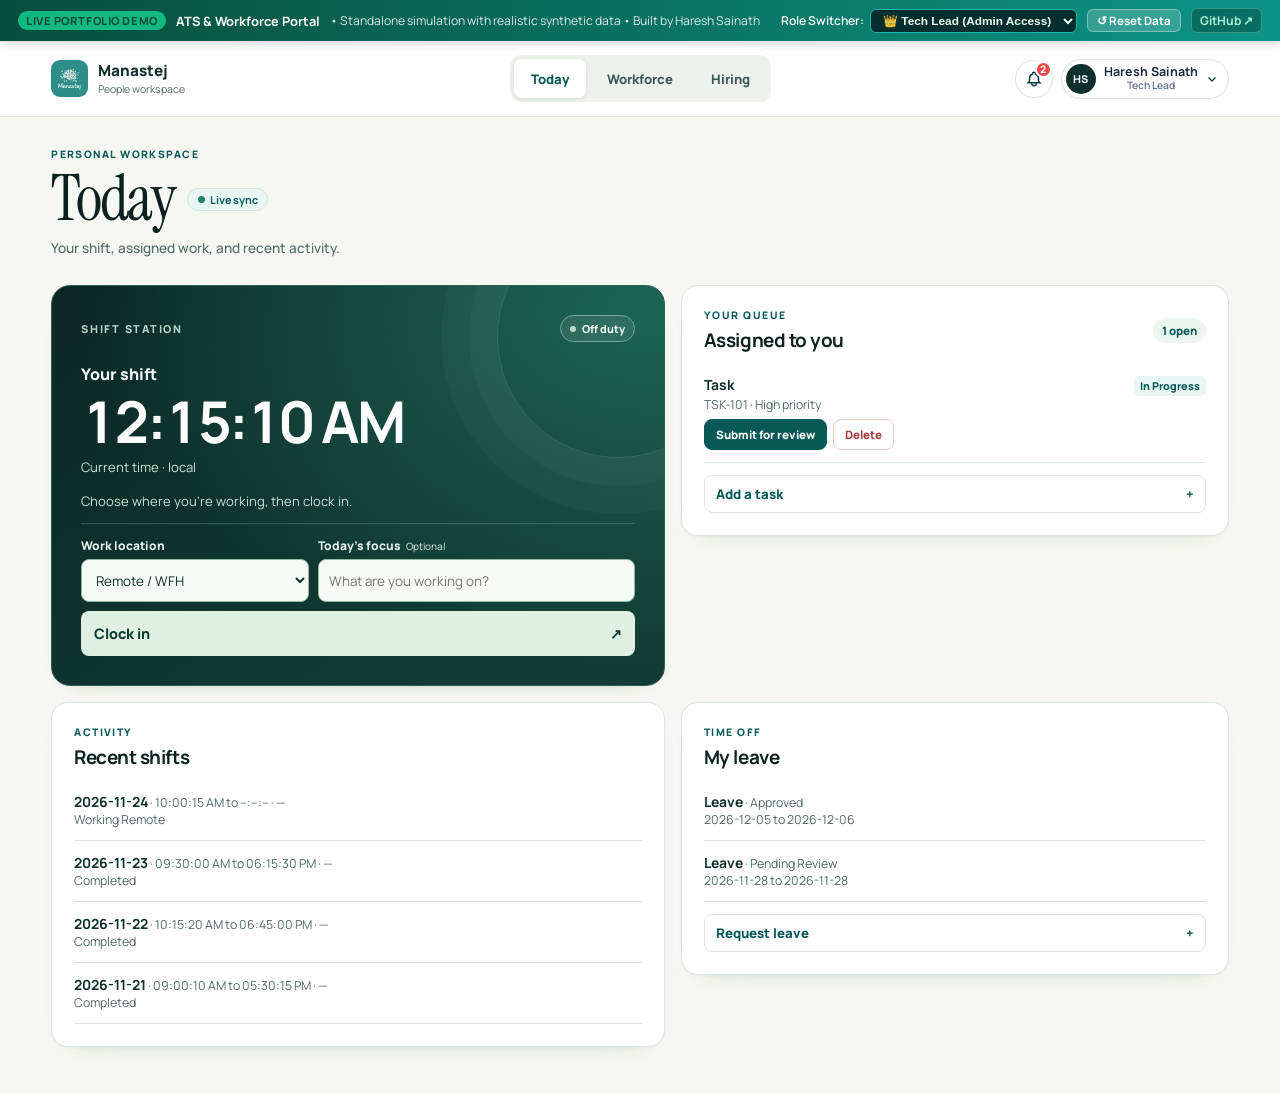
==== index.html @ d22ffd9d "feat: initial release of standalone hiring and workforce portal demo" ====
<!DOCTYPE html>
<html lang="en">
<head>
  <meta charset="UTF-8">
  <meta name="viewport" content="width=device-width, initial-scale=1.0">
  <title>Manastej Talent Hub & Workforce - Portfolio Demo</title>
  <link rel="icon" type="image/png" href="/assets/workspace-logo.png">
  <script src="/mock-data.js"></script>
  <script src="/mock-api.js"></script>
  <script src="/assets/workspace-clock.js"></script>
  <script src="/assets/activity-heartbeat.js"></script>
  
  <!-- Modern Typography: Plus Jakarta Sans -->
  <link rel="preconnect" href="https://fonts.googleapis.com">
  <link rel="preconnect" href="https://fonts.gstatic.com" crossorigin>
  <link href="https://fonts.googleapis.com/css2?family=Instrument+Serif&family=Manrope:wght@400;500;600;700;800&family=JetBrains+Mono:wght@400;500;600&display=swap" rel="stylesheet">

  <style>
    /* ========================================================= */
    /* DESIGN SYSTEM: EXACT REPLICA OF MANASTEJ TALENT HUB       */
    /* ========================================================= */
    :root {
      --bg-app: #f4f6fc;
      --sidebar-bg: #1e264b;
      --sidebar-active: #4f46e5;
      --sidebar-active-bg: #2d3563;
      --sidebar-text: #94a3b8;
      --sidebar-text-hover: #ffffff;
      
      --card-bg: #ffffff;
      --card-border: #eef2f6;
      --card-shadow: 0 4px 24px -2px rgba(15, 23, 42, 0.04);
      
      --text-main: #1e293b;
      --text-muted: #64748b;
      --text-light: #94a3b8;
      
      --primary: #4f46e5;
      --primary-hover: #4338ca;
      --primary-light: #eef2ff;
      
      --teal: #0d9488;
      --teal-light: #f0fdfa;
      --green: #10b981;
      --green-light: #ecfdf5;
      --amber: #f59e0b;
      --amber-light: #fffbeb;
      --red: #ef4444;
      --red-light: #fef2f2;
      --blue: #0284c7;
      --blue-light: #f0f9ff;
      --purple: #8b5cf6;
      --purple-light: #f5f3ff;
      
      --font-sans: 'Plus Jakarta Sans', -apple-system, BlinkMacSystemFont, 'Segoe UI', Roboto, sans-serif;
      --radius-sm: 8px;
      --radius-md: 12px;
      --radius-lg: 16px;
      --radius-full: 9999px;
    }

    * { box-sizing: border-box; margin: 0; padding: 0; }

    body {
      font-family: var(--font-sans);
      background-color: var(--bg-app);
      color: var(--text-main);
      display: flex;
      min-height: 100vh;
      -webkit-font-smoothing: antialiased;
      overflow-x: hidden;
    }

    /* ========================================================= */
    /* LEFT SIDEBAR NAVIGATION (Exact match to screenshot)       */
    /* ========================================================= */
    .app-sidebar {
      width: 96px;
      background: var(--sidebar-bg);
      display: flex;
      flex-direction: column;
      justify-content: space-between;
      align-items: center;
      padding: 24px 8px 20px 8px;
      flex-shrink: 0;
      position: sticky;
      top: 0;
      height: 100vh;
      z-index: 50;
      box-shadow: 4px 0 20px rgba(0,0,0,0.06);
    }

    .sidebar-top {
      display: flex;
      flex-direction: column;
      align-items: center;
      width: 100%;
      gap: 22px;
    }

    .brand-logo-wrap {
      display: flex;
      flex-direction: column;
      align-items: center;
      gap: 6px;
      cursor: pointer;
      text-decoration: none;
    }

    .lotus-logo-img {
      width: 44px;
      height: 44px;
      object-fit: contain;
      filter: drop-shadow(0 4px 10px rgba(139, 92, 246, 0.35));
    }

    .brand-name-txt {
      font-size: 0.85rem;
      font-weight: 800;
      color: #ffffff;
      letter-spacing: 0.5px;
      text-align: center;
    }

    .sidebar-nav {
      display: flex;
      flex-direction: column;
      align-items: center;
      gap: 8px;
      width: 100%;
    }

    .nav-item {
      display: flex;
      flex-direction: column;
      align-items: center;
      justify-content: center;
      width: 80px;
      padding: 10px 4px;
      border-radius: var(--radius-md);
      color: var(--sidebar-text);
      text-decoration: none;
      font-size: 0.68rem;
      font-weight: 700;
      gap: 5px;
      cursor: pointer;
      transition: all 0.18s ease-in-out;
      border: 1px solid transparent;
      background: transparent;
    }

    .nav-item svg {
      width: 20px;
      height: 20px;
      stroke-width: 2;
    }

    .nav-item:hover {
      color: var(--sidebar-text-hover);
      background: rgba(255, 255, 255, 0.06);
    }

    .nav-item.active {
      background: var(--primary);
      color: #ffffff;
      box-shadow: 0 4px 14px rgba(79, 70, 229, 0.4);
    }

    .sidebar-bottom {
      display: flex;
      flex-direction: column;
      align-items: center;
      width: 100%;
      gap: 14px;
    }

    .sidebar-tagline-wrap {
      display: flex;
      flex-direction: column;
      align-items: center;
      gap: 4px;
      text-align: center;
    }

    .sidebar-tagline-img {
      width: 32px;
      height: 32px;
      opacity: 0.6;
    }

    .sidebar-tagline-txt {
      font-size: 0.62rem;
      font-style: italic;
      color: #7c8ba1;
      line-height: 1.25;
      font-weight: 600;
    }

    /* ========================================================= */
    /* MAIN APP CONTAINER                                        */
    /* ========================================================= */
    .app-main {
      flex: 1;
      min-width: 0;
      overflow-y: auto;
      padding: 20px 32px 30px 32px;
      display: flex;
      flex-direction: column;
      gap: 16px;
    }

    /* ========================================================= */
    /* TOP HEADER: Title, Live Sync badge, Profile               */
    /* ========================================================= */
    .top-header {
      display: flex;
      justify-content: space-between;
      align-items: center;
      width: 100%;
    }

    .header-title-block h1 {
      font-size: 1.35rem;
      font-weight: 800;
      color: #1e264b;
      display: flex;
      align-items: center;
      gap: 10px;
      letter-spacing: -0.2px;
    }

    .live-sync-pill {
      display: inline-flex;
      align-items: center;
      gap: 5px;
      padding: 3px 10px;
      border-radius: var(--radius-full);
      background: #ecfdf5;
      color: #10b981;
      font-size: 0.72rem;
      font-weight: 700;
      border: 1px solid #d1fae5;
    }

    .pulse-dot {
      width: 7px;
      height: 7px;
      border-radius: 50%;
      background: #10b981;
      box-shadow: 0 0 0 0 rgba(16, 185, 129, 0.7);
      animation: pulse 1.8s infinite;
    }

    @keyframes pulse {
      0% { transform: scale(0.95); box-shadow: 0 0 0 0 rgba(16, 185, 129, 0.7); }
      70% { transform: scale(1); box-shadow: 0 0 0 6px rgba(16, 185, 129, 0); }
      100% { transform: scale(0.95); box-shadow: 0 0 0 0 rgba(16, 185, 129, 0); }
    }

    .header-subtitle {
      font-size: 0.76rem;
      color: var(--text-muted);
      margin-top: 3px;
      font-weight: 500;
    }

    .header-profile-block {
      display: flex;
      align-items: center;
      gap: 14px;
    }

    .bell-btn {
      position: relative;
      background: white;
      border: 1px solid #e2e8f0;
      width: 38px;
      height: 38px;
      border-radius: 50%;
      display: flex;
      align-items: center;
      justify-content: center;
      cursor: pointer;
      color: #64748b;
      box-shadow: 0 2px 6px rgba(0,0,0,0.03);
      transition: all 0.15s;
    }

    .bell-btn:hover { color: var(--primary); border-color: var(--primary-light); }

    .bell-badge {
      position: absolute;
      top: 0px;
      right: 0px;
      background: #ef4444;
      color: white;
      font-size: 0.65rem;
      font-weight: 800;
      width: 17px;
      height: 17px;
      border-radius: 50%;
      display: flex;
      align-items: center;
      justify-content: center;
      border: 2px solid white;
    }

    .user-profile-chip {
      position: relative;
      display: flex;
      align-items: center;
      gap: 9px;
      background: white;
      padding: 4px 12px 4px 5px;
      border-radius: var(--radius-full);
      border: 1px solid #e2e8f0;
      box-shadow: 0 2px 6px rgba(0,0,0,0.03);
      cursor: pointer;
    }

    .user-avatar-img {
      width: 30px;
      height: 30px;
      border-radius: 50%;
      object-fit: cover;
      flex-shrink: 0;
    }

    .user-avatar-initials {
      width: 30px;
      height: 30px;
      border-radius: 50%;
      background: #1e264b;
      color: #fff;
      font-size: 0.68rem;
      font-weight: 800;
      display: flex;
      align-items: center;
      justify-content: center;
      letter-spacing: 0.02em;
      flex-shrink: 0;
    }

    .user-name-block {
      display: flex;
      flex-direction: column;
      line-height: 1.15;
      min-width: 0;
    }

    .user-name-txt {
      font-size: 0.78rem;
      font-weight: 700;
      color: #1e293b;
      white-space: nowrap;
    }

    .user-role-txt {
      font-size: 0.64rem;
      font-weight: 600;
      color: #64748b;
      white-space: nowrap;
    }

    .user-menu {
      position: absolute;
      top: calc(100% + 8px);
      right: 0;
      background: white;
      border: 1px solid #e2e8f0;
      border-radius: 12px;
      box-shadow: 0 12px 32px rgba(15, 23, 42, 0.12);
      min-width: 160px;
      padding: 6px;
      z-index: 40;
      display: flex;
      flex-direction: column;
      gap: 2px;
    }

    .user-menu[hidden] { display: none; }

    .user-menu a,
    .user-menu button {
      display: block;
      width: 100%;
      text-align: left;
      background: none;
      border: 0;
      border-radius: 8px;
      padding: 8px 10px;
      font: 600 0.78rem/1.2 var(--font-sans);
      color: #1e293b;
      text-decoration: none;
      cursor: pointer;
    }

    .user-menu a:hover,
    .user-menu button:hover { background: #f1f5f9; }

    .user-menu button { color: #b91c1c; }

    .app-page {
      display: flex;
      flex-direction: column;
      gap: 16px;
    }

    .app-page[hidden] { display: none !important; }

    .page-intro h2 {
      font-size: 1.15rem;
      font-weight: 800;
      color: #1e264b;
    }

    .page-intro p {
      margin-top: 4px;
      color: #64748b;
      font-size: 0.82rem;
      font-weight: 500;
    }

    .dash-actions {
      display: flex;
      flex-wrap: wrap;
      gap: 8px;
    }

    .dash-action {
      background: white;
      border: 1px solid #e2e8f0;
      border-radius: var(--radius-full);
      padding: 8px 14px;
      font: 700 0.78rem/1.2 var(--font-sans);
      color: #1e293b;
      cursor: pointer;
      text-decoration: none;
    }

    .dash-action:hover { border-color: #c7d2fe; background: #f8fafc; }

    .dash-grid {
      display: grid;
      grid-template-columns: repeat(4, minmax(0, 1fr));
      gap: 12px;
    }

    .dash-card {
      text-align: left;
      background: white;
      border: 1px solid #e2e8f0;
      border-radius: 16px;
      padding: 16px;
      cursor: pointer;
      display: flex;
      flex-direction: column;
      gap: 6px;
      font-family: inherit;
      color: inherit;
    }

    .dash-card em {
      font-style: normal;
      font-size: 0.82rem;
      font-weight: 800;
      color: #334155;
    }

    .dash-card strong {
      font-size: 1.35rem;
      font-weight: 800;
      color: #1e264b;
      letter-spacing: -0.3px;
    }

    .dash-card span {
      font-size: 0.74rem;
      font-weight: 600;
      color: #64748b;
    }

    .dash-card.active {
      border-color: #4f46e5;
      box-shadow: 0 0 0 3px #e0e7ff;
    }

    .my-day {
      background: white;
      border: 1px solid #e2e8f0;
      border-radius: 16px;
      padding: 16px;
      display: flex;
      flex-direction: column;
      gap: 14px;
    }

    .my-day-head {
      display: flex;
      justify-content: space-between;
      gap: 12px;
      align-items: center;
    }

    .my-day-head h3 {
      font-size: 1rem;
      font-weight: 800;
      color: #1e264b;
    }

    .my-day-head p {
      margin-top: 3px;
      font-size: 0.78rem;
      color: #64748b;
      font-weight: 600;
    }

    .my-day-timer {
      font-size: 1.25rem;
      font-weight: 800;
      color: #0f766e;
      letter-spacing: -0.3px;
      min-width: 132px;
      text-align: right;
    }

    .my-day-grid {
      display: grid;
      grid-template-columns: 1.2fr 1.2fr 0.9fr;
      gap: 12px;
    }

    .my-day-card {
      border: 1px solid #e2e8f0;
      border-radius: 12px;
      padding: 12px;
      display: flex;
      flex-direction: column;
      gap: 6px;
      background: #f8fafc;
    }

    .my-day-card h4 {
      font-size: 0.82rem;
      font-weight: 800;
      color: #1e293b;
    }

    .my-day-card label {
      font-size: 0.7rem;
      font-weight: 700;
      color: #64748b;
    }

    .my-day-card input,
    .my-day-card select,
    .my-day-card textarea {
      width: 100%;
      border: 1px solid #cbd5e1;
      border-radius: 8px;
      padding: 7px 8px;
      font: 600 0.78rem/1.3 var(--font-sans);
      color: #0f172a;
      background: white;
    }

    .my-day-actions {
      display: flex;
      flex-wrap: wrap;
      gap: 6px;
      margin-top: 4px;
    }

    .my-day-actions button,
    .my-day-card button[type="submit"] {
      border: none;
      border-radius: 999px;
      padding: 7px 12px;
      font: 800 0.75rem/1 var(--font-sans);
      cursor: pointer;
      background: #1e264b;
      color: white;
    }

    .my-day-actions button.secondary {
      background: white;
      color: #1e293b;
      border: 1px solid #cbd5e1;
    }

    .my-day-list {
      display: flex;
      flex-direction: column;
      gap: 6px;
      margin-top: 4px;
    }

    .my-day-item {
      background: white;
      border: 1px solid #e2e8f0;
      border-radius: 8px;
      padding: 8px;
      font-size: 0.75rem;
      color: #334155;
    }

    .my-day-item strong { color: #0f172a; }

    .jira-board {
      display: grid;
      grid-template-columns: repeat(4, minmax(0, 1fr));
      gap: 8px;
      padding: 12px 14px 0;
    }

    .jira-col {
      background: #f8fafc;
      border: 1px solid #e2e8f0;
      border-radius: 12px;
      padding: 8px;
      min-height: 88px;
    }

    .jira-col h4 {
      font-size: 0.72rem;
      font-weight: 800;
      color: #334155;
    }

    .jira-card {
      background: white;
      border: 1px solid #e2e8f0;
      border-radius: 8px;
      padding: 8px;
      margin-top: 6px;
      font-size: 0.74rem;
      color: #334155;
    }

    @media (max-width: 1100px) {
      .jira-board { grid-template-columns: 1fr 1fr; }
    }

    @media (max-width: 1100px) {
      .my-day-grid { grid-template-columns: 1fr; }
    }

    .team-board {
      display: grid;
      grid-template-columns: repeat(auto-fill, minmax(260px, 1fr));
      gap: 12px;
    }

    .team-person {
      background: white;
      border: 1px solid #e2e8f0;
      border-radius: 16px;
      padding: 16px;
      display: flex;
      gap: 12px;
      align-items: flex-start;
    }

    .team-person h3 {
      font-size: 0.92rem;
      font-weight: 800;
      color: #1e293b;
    }

    .team-person p {
      margin-top: 3px;
      font-size: 0.75rem;
      color: #64748b;
      font-weight: 600;
    }

    .analytics-grid {
      display: grid;
      grid-template-columns: 1fr 1fr;
      gap: 12px;
    }

    .analytics-card {
      background: white;
      border: 1px solid #e2e8f0;
      border-radius: 16px;
      padding: 16px 18px;
    }

    .analytics-card h3 {
      font-size: 0.92rem;
      font-weight: 800;
      color: #1e264b;
    }

    .bar-row {
      display: grid;
      grid-template-columns: 128px 1fr 42px;
      gap: 8px;
      align-items: center;
      margin-top: 10px;
      font-size: 0.76rem;
      font-weight: 650;
      color: #334155;
    }

    .bar-track {
      background: #f1f5f9;
      border-radius: 99px;
      height: 8px;
      overflow: hidden;
    }

    .bar-fill {
      height: 100%;
      background: #4f46e5;
      border-radius: 99px;
    }

    .settings-layout {
      display: grid;
      grid-template-columns: minmax(0, 720px) minmax(240px, 320px);
      gap: 12px;
      align-items: start;
    }

    .settings-card {
      background: white;
      border: 1px solid #e2e8f0;
      border-radius: 16px;
      padding: 18px 20px;
    }

    .settings-card h3 {
      font-size: 1rem;
      font-weight: 800;
      color: #1e264b;
    }

    @media (max-width: 1100px) {
      .dash-grid, .analytics-grid, .settings-layout { grid-template-columns: 1fr; }
    }

    /* ========================================================= */
    /* ACTION RIBBON: Sync buttons, Matchmaker, Export           */
    /* ========================================================= */
    .action-ribbon {
      display: flex;
      align-items: center;
      gap: 10px;
      flex-wrap: wrap;
    }

    .ribbon-btn {
      display: inline-flex;
      align-items: center;
      gap: 7px;
      padding: 8px 14px;
      background: #ffffff;
      border: 1px solid #e2e8f0;
      border-radius: var(--radius-md);
      font-size: 0.78rem;
      font-weight: 700;
      color: #334155;
      cursor: pointer;
      transition: all 0.15s ease;
      box-shadow: 0 2px 5px rgba(0,0,0,0.02);
      text-decoration: none;
    }

    .ribbon-btn svg { width: 15px; height: 15px; }

    .ribbon-btn:hover {
      background: #f8fafc;
      border-color: #cbd5e1;
      transform: translateY(-1px);
    }

    .btn-linkedin-icon {
      background: #0a66c2;
      color: white;
      font-weight: 800;
      font-size: 0.7rem;
      width: 18px;
      height: 18px;
      border-radius: 3px;
      display: flex;
      align-items: center;
      justify-content: center;
      line-height: 1;
    }

    .btn-featured-ai {
      background: var(--primary);
      color: #fff;
      border-color: var(--primary);
      box-shadow: none;
    }

    .btn-featured-ai:hover {
      background: var(--primary-hover);
    }

    /* ========================================================= */
    /* 4 KPI METRIC CARDS WITH SPARKLINES (Exact to Screenshot)  */
    /* ========================================================= */
    .kpi-grid {
      display: grid;
      grid-template-columns: repeat(4, 1fr);
      gap: 16px;
      width: 100%;
    }

    .kpi-card {
      background: var(--card-bg);
      border: 1px solid var(--card-border);
      border-radius: var(--radius-lg);
      padding: 18px 20px 16px 20px;
      box-shadow: var(--card-shadow);
      display: flex;
      flex-direction: column;
      gap: 8px;
      cursor: pointer;
      position: relative;
      overflow: hidden;
      transition: all 0.2s ease;
    }

    .kpi-card:hover {
      transform: translateY(-2px);
      box-shadow: 0 8px 24px -2px rgba(15, 23, 42, 0.08);
      border-color: #cbd5e1;
    }

    .kpi-header {
      display: flex;
      align-items: center;
      gap: 9px;
    }

    .kpi-icon-bubble {
      width: 32px;
      height: 32px;
      border-radius: 50%;
      display: flex;
      align-items: center;
      justify-content: center;
      flex-shrink: 0;
    }

    .kpi-icon-bubble svg { width: 17px; height: 17px; }

    .kpi-card-title {
      font-size: 0.82rem;
      font-weight: 700;
      color: #1e293b;
    }

    .kpi-mid-row {
      display: flex;
      align-items: flex-end;
      justify-content: space-between;
      margin-top: 4px;
    }

    .kpi-big-number {
      font-size: 2.1rem;
      font-weight: 800;
      color: #1e264b;
      line-height: 1;
    }

    .kpi-sparkline-wrap {
      width: 110px;
      height: 40px;
      display: flex;
      align-items: flex-end;
      justify-content: flex-end;
    }

    .kpi-sparkline-svg {
      width: 100%;
      height: 100%;
      overflow: visible;
    }

    /* Bar chart on card 2 */
    .kpi-bars-wrap {
      display: flex;
      align-items: flex-end;
      gap: 4px;
      height: 32px;
    }

    .kpi-bar {
      width: 6px;
      background: #34d399;
      border-radius: 3px 3px 0 0;
      transition: height 0.3s;
    }

    /* Avatar cluster on card 4 */
    .kpi-avatar-cluster {
      display: flex;
      align-items: center;
    }

    .kpi-cluster-avatar {
      width: 26px;
      height: 26px;
      border-radius: 50%;
      background: #fdba74;
      border: 2px solid white;
      margin-left: -8px;
      display: flex;
      align-items: center;
      justify-content: center;
      color: white;
      font-size: 0.65rem;
      font-weight: 800;
    }
    .kpi-cluster-avatar:first-child { margin-left: 0; }

    .kpi-footer-txt {
      font-size: 0.72rem;
      color: var(--text-muted);
      font-weight: 600;
      display: flex;
      align-items: center;
      gap: 5px;
    }

    /* Custom Pastel Glows matching image */
    .kpi-psych { background: linear-gradient(135deg, #ffffff 0%, #fbf9ff 100%); }
    .kpi-psych .kpi-icon-bubble { background: #ede9fe; color: #7c3aed; }
    
    .kpi-fit { background: linear-gradient(135deg, #ffffff 0%, #f6fdfa 100%); }
    .kpi-fit .kpi-icon-bubble { background: #ccfbf1; color: #0d9488; }
    
    .kpi-tech { background: linear-gradient(135deg, #ffffff 0%, #f5faff 100%); }
    .kpi-tech .kpi-icon-bubble { background: #e0f2fe; color: #0284c7; }
    
    .kpi-emp { background: linear-gradient(135deg, #ffffff 0%, #fffbf6 100%); }
    .kpi-emp .kpi-icon-bubble { background: #fef3c7; color: #d97706; }

    /* ========================================================= */
    /* MAIN TABLE CARD WRAPPER                                   */
    /* ========================================================= */
    .table-container-card {
      background: var(--card-bg);
      border: 1px solid var(--card-border);
      border-radius: var(--radius-lg);
      box-shadow: var(--card-shadow);
      display: flex;
      flex-direction: column;
      overflow: hidden;
      width: 100%;
    }

    /* Tab strip header */
    .table-tabs-bar {
      display: flex;
      justify-content: space-between;
      align-items: center;
      border-bottom: 1px solid #f1f5f9;
      padding: 0 20px;
      background: #ffffff;
    }

    .tabs-left-group {
      display: flex;
      gap: 8px;
    }

    .main-tab-btn {
      display: inline-flex;
      align-items: center;
      gap: 8px;
      padding: 16px 14px;
      font-size: 0.82rem;
      font-weight: 700;
      color: #64748b;
      background: transparent;
      border: none;
      border-bottom: 3px solid transparent;
      cursor: pointer;
      transition: all 0.15s;
    }

    .main-tab-btn svg { width: 17px; height: 17px; }

    .main-tab-btn:hover { color: #1e293b; }

    .main-tab-btn.active {
      color: var(--primary);
      border-bottom-color: var(--primary);
    }

    .tab-badge {
      font-size: 0.7rem;
      font-weight: 800;
      padding: 2px 8px;
      border-radius: var(--radius-full);
      background: #f1f5f9;
      color: #475569;
    }

    .main-tab-btn.active .tab-badge {
      background: #eef2ff;
      color: var(--primary);
    }

    .btn-send-all-outreach {
      display: inline-flex;
      align-items: center;
      gap: 6px;
      padding: 7px 14px;
      background: white;
      border: 1px solid #e2e8f0;
      border-radius: var(--radius-md);
      font-size: 0.76rem;
      font-weight: 700;
      color: #334155;
      cursor: pointer;
      transition: all 0.15s;
    }

    .btn-send-all-outreach:hover {
      background: #f8fafc;
      border-color: #cbd5e1;
    }

    /* Search & Filter Controls Bar */
    .search-filter-ribbon {
      padding: 14px 20px;
      display: flex;
      justify-content: space-between;
      align-items: center;
      gap: 16px;
      background: #fafbff;
      border-bottom: 1px solid #f1f5f9;
      flex-wrap: wrap;
    }

    .search-pill-wrapper {
      position: relative;
      width: 340px;
    }

    .search-pill-icon {
      position: absolute;
      left: 14px;
      top: 50%;
      transform: translateY(-50%);
      color: #94a3b8;
      width: 15px;
      height: 15px;
    }

    .search-pill-input {
      width: 100%;
      padding: 9px 14px 9px 38px;
      border-radius: var(--radius-full);
      border: 1px solid #e2e8f0;
      background: #ffffff;
      font-family: inherit;
      font-size: 0.8rem;
      color: var(--text-main);
      outline: none;
      transition: all 0.15s;
    }

    .search-pill-input:focus {
      border-color: var(--primary);
      box-shadow: 0 0 0 3px rgba(79, 70, 229, 0.1);
    }

    .filter-pills-row {
      display: flex;
      align-items: center;
      gap: 6px;
      flex-wrap: wrap;
    }

    .filter-lbl {
      font-size: 0.72rem;
      font-weight: 800;
      color: #94a3b8;
      letter-spacing: 0.5px;
      margin-right: 2px;
    }

    .pill-btn {
      display: inline-flex;
      align-items: center;
      gap: 5px;
      padding: 5px 12px;
      border-radius: var(--radius-full);
      border: 1px solid #e2e8f0;
      background: #ffffff;
      font-size: 0.75rem;
      font-weight: 700;
      color: #475569;
      cursor: pointer;
      transition: all 0.15s;
    }

    .pill-btn:hover { background: #f8fafc; border-color: #cbd5e1; }

    .pill-btn.active {
      background: #1e264b;
      color: #ffffff;
      border-color: #1e264b;
    }

    /* Table Component */
    .data-table-wrapper {
      width: 100%;
      overflow-x: auto;
    }

    .replica-table {
      width: 100%;
      border-collapse: collapse;
      font-size: 0.82rem;
      text-align: left;
    }

    .replica-table thead th {
      padding: 12px 18px;
      color: #64748b;
      font-weight: 700;
      font-size: 0.72rem;
      text-transform: capitalize;
      border-bottom: 1px solid #f1f5f9;
      background: #ffffff;
      white-space: nowrap;
    }

    .replica-table tbody tr {
      border-bottom: 1px solid #f8fafc;
      transition: background 0.12s;
    }

    .replica-table tbody tr:hover {
      background: #f8faff;
    }

    .replica-table td {
      padding: 14px 18px;
      vertical-align: middle;
      color: #334155;
    }

    /* Candidate Profile Column */
    .candidate-cell {
      display: flex;
      align-items: center;
      gap: 12px;
    }

    .avatar-bubble {
      width: 34px;
      height: 34px;
      border-radius: 50%;
      background: #ede9fe;
      color: #6d28d9;
      font-weight: 800;
      font-size: 0.76rem;
      display: flex;
      align-items: center;
      justify-content: center;
      flex-shrink: 0;
    }

    .cand-name-title {
      font-weight: 800;
      color: #1e293b;
      font-size: 0.84rem;
      cursor: pointer;
    }
    .cand-name-title:hover { color: var(--primary); }

    .response-sent-mark {
      display: inline-flex;
      align-items: center;
      justify-content: center;
      min-width: 19px;
      height: 19px;
      margin-left: 5px;
      border-radius: 50%;
      background: #dcfce7;
      color: #047857;
      font-size: 0.72rem;
      font-weight: 900;
      vertical-align: middle;
      cursor: help;
    }

    .candidate-invalid-mark {
      display: inline-flex;
      align-items: center;
      justify-content: center;
      width: 19px;
      height: 19px;
      margin-left: 5px;
      border-radius: 50%;
      background: #ffe4e6;
      color: #be123c;
      font-size: 0.72rem;
      font-weight: 900;
      vertical-align: middle;
      cursor: help;
    }

    .cand-meta-sub {
      font-size: 0.72rem;
      color: #94a3b8;
      margin-top: 1px;
    }

    /* RCI License Badges */
    .rci-badge {
      display: inline-flex;
      align-items: center;
      gap: 5px;
      font-size: 0.75rem;
      font-weight: 700;
    }
    .rci-yes { color: #10b981; }
    .rci-no { color: #f59e0b; }

    /* AI Fit Tier column with Star & Progress Bar */
    .ai-tier-cell {
      display: flex;
      align-items: center;
      gap: 10px;
    }

    .ai-tier-label {
      font-weight: 700;
      font-size: 0.78rem;
      white-space: nowrap;
    }
    .tier-strong { color: #10b981; }
    .tier-moderate { color: #f59e0b; }
    .tier-low { color: #ef4444; }

    .mini-progress-bar-bg {
      width: 70px;
      height: 5px;
      border-radius: 3px;
      background: #e2e8f0;
      overflow: hidden;
      display: flex;
    }

    .mini-progress-bar-fill {
      height: 100%;
      border-radius: 3px;
    }
    .fill-strong { background: #10b981; }
    .fill-moderate { background: #f59e0b; }
    .fill-low { background: #ef4444; }

    /* Status dot & badge */
    .status-picker-styled {
      padding: 5px 10px;
      border-radius: var(--radius-full);
      border: 1px solid #e2e8f0;
      background: #ffffff;
      font-size: 0.75rem;
      font-weight: 700;
      color: #334155;
      outline: none;
      cursor: pointer;
    }
    .status-picker-styled:focus { border-color: var(--primary); }

    /* Outreach Dropdown Button */
    .btn-contact-dropdown {
      display: inline-flex;
      align-items: center;
      gap: 5px;
      padding: 5px 11px;
      border-radius: var(--radius-sm);
      border: 1px solid #e2e8f0;
      background: #ffffff;
      font-size: 0.74rem;
      font-weight: 700;
      color: #334155;
      cursor: pointer;
      text-decoration: none;
    }
    .btn-contact-dropdown:hover { background: #f8fafc; border-color: #cbd5e1; }

    /* Action Buttons in Table */
    .action-btns-group {
      display: flex;
      align-items: center;
      justify-content: flex-end;
      gap: 6px;
    }

    .btn-action-offer {
      padding: 5px 13px;
      border-radius: var(--radius-full);
      border: none;
      background: #0d9488;
      color: #ffffff;
      font-size: 0.74rem;
      font-weight: 800;
      cursor: pointer;
      transition: all 0.15s;
    }
    .btn-action-offer:hover { background: #0f766e; }

    .btn-action-hire {
      padding: 5px 15px;
      border-radius: var(--radius-full);
      border: none;
      background: #2563eb;
      color: #ffffff;
      font-size: 0.74rem;
      font-weight: 800;
      cursor: pointer;
      transition: all 0.15s;
    }
    .btn-action-hire:hover { background: #1d4ed8; }

    .btn-action-view {
      padding: 5px 12px;
      border-radius: var(--radius-full);
      border: 1px solid #e2e8f0;
      background: white;
      color: #475569;
      font-size: 0.74rem;
      font-weight: 700;
      cursor: pointer;
      transition: all 0.15s;
      display: inline-flex;
      align-items: center;
      justify-content: center;
      text-decoration: none;
    }
    .btn-action-view:hover { background: #f8fafc; border-color: #cbd5e1; color: #1e293b; }

    .cand-cv-badge {
      display: inline-flex;
      align-items: center;
      gap: 3px;
      font-size: 0.70rem;
      font-weight: 700;
      color: #4338ca;
      background: #eef2ff;
      border: 1px solid #e0e7ff;
      padding: 1px 7px;
      border-radius: 4px;
      text-decoration: none;
      transition: all 0.15s;
      cursor: pointer;
      line-height: 1.4;
    }
    .cand-cv-badge:hover {
      background: #4338ca;
      color: #ffffff;
      border-color: #4338ca;
    }
    button.cand-cv-badge, button.btn-action-view {
      font-family: inherit;
    }

    /* Table Footer Bar (Exact to Screenshot) */
    .table-footer-bar {
      padding: 12px 20px;
      display: flex;
      justify-content: space-between;
      align-items: center;
      border-top: 1px solid #f1f5f9;
      background: #ffffff;
    }

    .security-badge {
      display: inline-flex;
      align-items: center;
      gap: 6px;
      font-size: 0.74rem;
      color: #94a3b8;
      font-weight: 600;
    }

    .pagination-cluster {
      display: flex;
      align-items: center;
      gap: 12px;
      font-size: 0.76rem;
      color: #64748b;
      font-weight: 600;
    }

    .rows-select {
      padding: 3px 6px;
      border-radius: 4px;
      border: 1px solid #e2e8f0;
      font-size: 0.74rem;
      font-family: inherit;
      color: #334155;
    }

    .page-arrow-btn {
      width: 26px;
      height: 26px;
      border-radius: 50%;
      border: 1px solid #e2e8f0;
      background: white;
      display: inline-flex;
      align-items: center;
      justify-content: center;
      cursor: pointer;
      color: #64748b;
    }
    .page-arrow-btn:hover { background: #f8fafc; border-color: #cbd5e1; }
    .page-arrow-btn:disabled { opacity: 0.4; cursor: not-allowed; }

    /* ========================================================= */
    /* MODAL DIALOGS (Fixed scroll, pinned header & footer)      */
    /* ========================================================= */
    .modal-backdrop {
      position: fixed;
      top: 0; left: 0; width: 100vw; height: 100vh;
      background: rgba(15, 23, 42, 0.6);
      backdrop-filter: blur(4px);
      display: none;
      align-items: center;
      justify-content: center;
      z-index: 999;
      padding: 16px;
    }

    .modal-card {
      background: white;
      width: 100%;
      max-width: 680px;
      max-height: 90vh;
      border-radius: var(--radius-lg);
      box-shadow: 0 20px 40px -10px rgba(0,0,0,0.2);
      display: flex;
      flex-direction: column;
      overflow: hidden;
      animation: modalFade 0.18s ease-out;
    }

    @keyframes modalFade { from { opacity: 0; transform: scale(0.97); } to { opacity: 1; transform: scale(1); } }

    .modal-card form {
      display: flex;
      flex-direction: column;
      flex: 1;
      min-height: 0;
      overflow: hidden;
    }

    .modal-header {
      padding: 16px 22px;
      border-bottom: 1px solid #f1f5f9;
      display: flex;
      justify-content: space-between;
      align-items: center;
      background: #fafafa;
      flex-shrink: 0;
    }

    .modal-header h3 { font-size: 1.05rem; font-weight: 800; color: #1e264b; }
    
    .modal-close {
      background: transparent;
      border: none;
      font-size: 1.4rem;
      cursor: pointer;
      color: #94a3b8;
      line-height: 1;
    }
    .modal-close:hover { color: #1e293b; }

    .modal-body {
      padding: 18px 22px;
      overflow-y: auto;
      flex: 1;
      min-height: 0;
      display: flex;
      flex-direction: column;
      gap: 14px;
    }

    .modal-footer {
      padding: 14px 22px;
      border-top: 1px solid #f1f5f9;
      background: #fafafa;
      display: flex;
      justify-content: flex-end;
      align-items: center;
      gap: 10px;
      flex-shrink: 0;
    }

    .btn {
      padding: 8px 18px;
      border-radius: var(--radius-sm);
      font-size: 0.82rem;
      font-weight: 700;
      cursor: pointer;
      border: none;
      transition: all 0.15s ease;
      display: inline-flex;
      align-items: center;
      justify-content: center;
      gap: 6px;
      text-decoration: none;
    }
    .btn-primary {
      background: #2563eb;
      color: #ffffff;
    }
    .btn-primary:hover { background: #1d4ed8; }
    .btn-secondary {
      background: #ffffff;
      color: #475569;
      border: 1px solid #cbd5e1;
    }
    .btn-secondary:hover { background: #f8fafc; color: #1e293b; border-color: #94a3b8; }

    .form-group { display: flex; flex-direction: column; gap: 5px; }
    .form-label { font-size: 0.78rem; font-weight: 700; color: #334155; }
    .form-control {
      padding: 9px 12px;
      border-radius: var(--radius-sm);
      border: 1px solid #cbd5e1;
      font-size: 0.82rem;
      font-family: inherit;
    }
    .form-control:focus { outline: none; border-color: var(--primary); }

    /* Toast Notification */
    #toast-msg {
      position: fixed;
      bottom: 24px;
      right: 28px;
      background: #1e264b;
      color: white;
      padding: 12px 18px;
      border-radius: var(--radius-md);
      box-shadow: 0 10px 25px rgba(0,0,0,0.2);
      font-size: 0.82rem;
      font-weight: 700;
      z-index: 10000;
      display: none;
      align-items: center;
      gap: 8px;
      animation: toastIn 0.25s ease-out;
    }
    @keyframes toastIn { from { transform: translateY(15px); opacity: 0; } to { transform: translateY(0); opacity: 1; } }
  </style>
  <link rel="stylesheet" href="/assets/workspace-theme.css">
</head>
<body class="hiring-desk">

  <!-- Portfolio Showcase Demo Mode Bar -->
  <div id="portfolio-demo-bar" style="background: linear-gradient(90deg, #064e3b 0%, #0d9488 100%); color: #ffffff; padding: 8px 18px; display: flex; justify-content: space-between; align-items: center; font-size: 0.8rem; z-index: 999999; box-shadow: 0 2px 10px rgba(0,0,0,0.18); position: sticky; top: 0; width: 100%; box-sizing: border-box; flex-wrap: wrap; gap: 8px;">
    <div style="display: flex; align-items: center; gap: 10px; flex-wrap: wrap;">
      <span style="background: #10b981; color: #064e3b; font-weight: 800; padding: 2px 8px; border-radius: 99px; font-size: 0.7rem; text-transform: uppercase; letter-spacing: 0.05em;">Live Portfolio Demo</span>
      <strong>ATS &amp; Workforce Portal</strong>
      <span style="opacity: 0.85; font-size: 0.76rem;">• Standalone simulation with realistic synthetic data • Built by Haresh Sainath</span>
    </div>
    <div style="display: flex; align-items: center; gap: 10px; flex-wrap: wrap;">
      <label style="display: flex; align-items: center; gap: 6px; font-size: 0.76rem; font-weight: 600;">
        <span>Role Switcher:</span>
        <select id="demo-role-select" onchange="window.switchDemoRole(this.value)" style="background: #042f2e; color: #f0fdf4; border: 1px solid #14b8a6; padding: 3px 8px; border-radius: 6px; font-size: 0.74rem; font-weight: 700; cursor: pointer;">
          <option value="tech_lead">👑 Tech Lead (Admin Access)</option>
          <option value="hr_manager">📋 HR Operations Lead</option>
          <option value="intern">💻 Software Engineer Intern</option>
        </select>
      </label>
      <button onclick="window.resetDemoData()" style="background: rgba(255,255,255,0.18); border: 1px solid rgba(255,255,255,0.35); color: #ffffff; padding: 3px 9px; border-radius: 6px; font-size: 0.72rem; font-weight: 700; cursor: pointer;">↺ Reset Data</button>
      <a href="https://github.com/haresh-sai06" target="_blank" rel="noopener" style="color: #a7f3d0; text-decoration: none; font-weight: 700; font-size: 0.76rem; background: rgba(0,0,0,0.25); padding: 3px 8px; border-radius: 6px; border: 1px solid rgba(167,243,208,0.3);">GitHub ↗</a>
    </div>
  </div>
  <script>
    (function() {
      try {
        const store = JSON.parse(localStorage.getItem('MANASTEJ_PORTFOLIO_STORE_V1') || '{}');
        const role = store.currentRole || 'tech_lead';
        const sel = document.getElementById('demo-role-select');
        if (sel) sel.value = role;
      } catch(e) {}
    })();
  </script>

  <!-- ========================================================= -->
  <!-- LEFT SIDEBAR                                              -->
  <!-- ========================================================= -->
  <div class="desk-masthead"><div class="desk-masthead-inner">
    <a class="desk-brand" href="#/today"><img src="/assets/workspace-logo.png" alt=""><span><strong>Manastej</strong><small>People workspace</small></span></a>
    <nav class="desk-primary" aria-label="Workspace">
      <a id="nav-today" href="#/today" aria-current="page">Today</a><a id="nav-dashboard" href="#/workforce/attendance">Workforce</a><a id="nav-talent" href="#/hiring">Hiring</a>
    </nav>
      <div class="header-profile-block">
        <button class="bell-btn" onclick="openSignedOffersModal()" title="Signed offers" aria-label="Signed offers">
          <svg width="18" height="18" fill="none" stroke="currentColor" stroke-width="2" viewBox="0 0 24 24"><path d="M15 17h5l-1.405-1.405A2.032 2.032 0 0118 14.158V11a6.002 6.002 0 00-4-5.659V5a2 2 0 10-4 0v.341C7.67 6.165 6 8.388 6 11v3.159c0 .538-.214 1.055-.595 1.436L4 17h5m6 0v1a3 3 0 11-6 0v-1m6 0H9"/></svg>
          <span class="bell-badge" id="bell-notif-count"></span>
        </button>

        <div class="user-profile-chip" id="signed-in-chip">
          <button class="profile-trigger" type="button" aria-label="Account menu" aria-expanded="false" aria-controls="signed-in-menu">
          <img id="signed-in-photo" alt="" class="user-avatar-img" style="display:none">
          <span id="signed-in-initials" class="user-avatar-initials" aria-hidden="true">—</span>
          <span class="user-name-block">
            <span class="user-name-txt" id="signed-in-name">Signed in</span>
            <span class="user-role-txt" id="signed-in-role"></span>
          </span>
          <svg width="12" height="12" fill="none" stroke="currentColor" stroke-width="2.5" viewBox="0 0 24 24"><path d="M19 9l-7 7-7-7"/></svg>
          </button>
          <div class="user-menu" id="signed-in-menu" hidden>
            <a href="/app">Staff desk</a>
            <a href="/app#integrity">Clock-in integrity</a>
            <a href="mailto:info@manastej.com">Help &amp; support</a>
            <button type="button" id="signed-in-logout">Log out</button>
          </div>
        </div>
      </div>
  </div></div>

  <!-- ========================================================= -->
  <!-- MAIN WORKSPACE                                            -->
  <!-- ========================================================= -->
  <main class="app-main" id="workspace-main">

    <!-- Top Header -->
    <header class="top-header">
      <div class="header-title-block">
        <span class="workspace-label" id="workspace-area">Personal workspace</span>
        <h1>
          <span id="header-screen-title">Today</span>
          <span class="live-sync-pill" id="workspace-sync" data-status="loading" role="status"><span class="pulse-dot" aria-hidden="true"></span><span id="workspace-sync-label">Connecting</span></span>
        </h1>
        <div class="header-subtitle" id="header-screen-sub">
          Your shift, assigned work, and recent activity.
        </div>
      </div>

    </header>

    <nav class="desk-secondary" id="workspace-subnav" aria-label="Section" hidden></nav>

    <div id="page-today" class="app-page today-page">
      <div class="today-grid">
        <section class="shift-station" id="my-day" aria-labelledby="my-day-title" data-shift="loading">
          <div class="station-top"><span>SHIFT STATION</span><span class="station-status" id="my-shift-state" role="status">Checking shift</span></div>
          <div class="station-main"><h2 id="my-day-title">Your shift</h2><span class="station-time" id="my-day-timer">—</span><span id="my-time-label" class="station-caption">Loading shift details</span></div>
          <p class="station-note" id="my-shift-note">Connecting to the staff desk.</p>
          <form class="station-form" id="my-start-panel" onsubmit="event.preventDefault(); submitMyClockIn()" hidden>
            <div><label for="my-work-mode">Work location</label><select id="my-work-mode"><option>Remote / WFH</option><option>Office</option><option>Field / Client</option></select></div>
            <div><label for="my-start-notes">Today’s focus <small>Optional</small></label><input id="my-start-notes" type="text" maxlength="240" placeholder="What are you working on?"></div>
            <button type="submit" id="my-clock-in" class="station-cta">Clock in <span aria-hidden="true">↗</span></button>
          </form>
          <form class="station-form station-end" id="my-end-panel" onsubmit="event.preventDefault(); submitMyClockOut()" hidden>
            <div><label for="my-work-summary">Shift summary</label><textarea id="my-work-summary" rows="2" maxlength="500" required placeholder="What did you finish? What needs a handoff?"></textarea></div>
            <button type="submit" id="my-clock-out" class="station-cta">Clock out <span aria-hidden="true">↗</span></button>
          </form>
          <p class="station-error" id="my-shift-error" role="alert" hidden></p><button type="button" class="station-cta" id="my-shift-retry" onclick="loadMyDay()" hidden>Retry shift status</button>
        </section>
        <section class="today-card today-work" aria-labelledby="today-work-heading">
          <header class="today-card-head"><div><p class="today-kicker">YOUR QUEUE</p><h2 id="today-work-heading">Assigned to you</h2></div><span id="my-task-total" class="today-count" hidden></span></header>
          <div class="my-day-list" id="my-task-list"><p class="today-empty">Loading your assigned work…</p></div>
          <details class="today-disclosure"><summary>Add a task <span aria-hidden="true">+</span></summary><form class="my-day-card" onsubmit="return submitMyTask(event)">

            <label for="my-task-title">Task</label>
            <input id="my-task-title" type="text" placeholder="What you need to finish" maxlength="160" required>
            <label for="my-task-category">Category</label>
            <select id="my-task-category">
              <option>General</option>
              <option>Tech / AI</option>
              <option>Hiring</option>
              <option>HR Operations</option>
              <option>Onboarding</option>
            </select>
            <label for="my-task-priority">Priority</label>
            <select id="my-task-priority">
              <option>Medium</option>
              <option>High</option>
              <option>Low</option>
            </select>
            <label for="my-task-due">Due date</label>
            <input id="my-task-due" type="date">
            <label for="my-task-notes">Notes</label>
            <input id="my-task-notes" type="text" maxlength="240" placeholder="Optional">
            <button type="submit">Add my task</button>

          </form></details>
        </section>
        <section class="today-card" aria-labelledby="today-history-heading"><header class="today-card-head"><div><p class="today-kicker">ACTIVITY</p><h2 id="today-history-heading">Recent shifts</h2></div></header><div class="my-day-list" id="my-shift-list"><p class="today-empty">Loading shift history…</p></div></section>
        <section class="today-card" aria-labelledby="today-leave-heading"><header class="today-card-head"><div><p class="today-kicker">TIME OFF</p><h2 id="today-leave-heading">My leave</h2></div></header><div class="my-day-list" id="my-leave-list"><p class="today-empty">Loading requests…</p></div><details class="today-disclosure"><summary>Request leave <span aria-hidden="true">+</span></summary><form class="my-day-card" onsubmit="return submitMyLeave(event)">

            <label for="my-leave-type">Type</label>
            <select id="my-leave-type">
              <option>Casual Leave</option>
              <option>Sick Leave</option>
              <option>Earned Leave</option>
              <option>Work From Home</option>
            </select>
            <label for="my-leave-start">From</label>
            <input id="my-leave-start" type="date" required>
            <label for="my-leave-end">To</label>
            <input id="my-leave-end" type="date" required>
            <label for="my-leave-reason">Reason</label>
            <textarea id="my-leave-reason" rows="2" maxlength="400" required placeholder="Why you need the leave"></textarea>
            <button type="submit">Submit leave</button>

          </form></details></section>
      </div>
    </div>

    <div id="page-dashboard" class="app-page" hidden>
      <div class="page-intro">
        <div><h2>Operations desk</h2><p>Review shifts, shared work, and requests across the team.</p></div>
        <div class="workspace-tools">
          <a class="dash-action tool-primary" href="/app" target="_blank" rel="noopener">Open staff app &#8599;</a>
          <details class="tool-menu"><summary class="dash-action">Workforce tools</summary><div class="tool-menu-content">
        <button type="button" class="dash-action" onclick="syncEmployeeMailDocs()">Parse from Founder &amp; HR Mail</button>
        <button type="button" class="dash-action" onclick="openImportEmployeeCsvModal()">Import Employee CSV</button>
        <button type="button" class="dash-action" onclick="rescanSignedNdasFolder()">Scan Signed NDAs Folder</button>
        <button type="button" class="dash-action" onclick="openRemoteWorkforceModal()">Share Employee App</button>
                  </div></details>
        </div>
      </div>
      <dl class="ops-metrics"><div><dt>On the team</dt><dd id="emp-subtab-count-roster">—</dd></div><div><dt>Live shifts</dt><dd id="emp-subtab-count-working">—</dd></div><div><dt>Open work</dt><dd id="emp-subtab-count-tasks">—</dd></div><div><dt>Leave queue</dt><dd id="emp-subtab-count-leaves">—</dd></div></dl>
      <div class="table-container-card" id="dash-work">
        <div class="section-heading">
          <div class="section-heading-main"><h3 id="work-view-title">Team roster</h3><p id="work-view-note">Scroll the table to see more columns.</p></div>
          <div class="section-tools">
            <p id="work-view-meta" class="section-meta" aria-live="polite" hidden></p>
            <button type="button" class="table-refresh" id="work-view-refresh" aria-label="Refresh team roster" onclick="refreshActiveWorkView()">
              <svg fill="none" stroke="currentColor" stroke-width="2" viewBox="0 0 24 24" aria-hidden="true"><path d="M20 11a8 8 0 10-2.3 5.7M20 4v7h-7"/></svg>
              Refresh
            </button>
          </div>
        </div>
        <div class="work-scroll" tabindex="0" role="region" aria-labelledby="work-view-title">
        <!-- Sub-View 1: Team Roster Table -->
        <div id="emp-subview-roster">
          <table class="replica-table roster-table">
            <thead>
              <tr>
                <th scope="col">Employee</th>
                <th scope="col">Role</th>
                <th scope="col">Today&rsquo;s shift</th>
                <th scope="col">Tasks</th>
                <th scope="col">Department</th>
                <th scope="col">Contact</th>
                <th scope="col">Joined</th>
                <th scope="col">Documents</th>
                <th scope="col">Status</th>
                <th scope="col">NDA</th>
                <th scope="col" class="is-end">Actions</th>
              </tr>
            </thead>
            <tbody id="tbody-emp">
              <tr class="ms-table-state" data-kind="loading"><td colspan="11"><strong>Loading the team roster…</strong></td></tr>
            </tbody>
          </table>
        </div>

        <!-- Sub-View 2: Attendance & Shifts Table -->
        <div id="emp-subview-attendance" style="display: none;">
          <table class="replica-table attendance-table" aria-describedby="work-view-meta">
            <colgroup><col style="width:22%"><col style="width:13%"><col style="width:9%"><col style="width:10%"><col style="width:8%"><col style="width:27%"><col style="width:11%"></colgroup>
            <thead>
              <tr>
                <th scope="col">Employee</th>
                <th scope="col">Mode</th>
                <th scope="col">Clock in</th>
                <th scope="col">Clock out</th>
                <th scope="col">Hours</th>
                <th scope="col">Summary</th>
                <th scope="col">Status</th>
              </tr>
            </thead>
            <tbody id="tbody-emp-attendance">
              <tr class="ms-table-state" data-kind="loading"><td colspan="7"><strong>Loading attendance…</strong></td></tr>
            </tbody>
          </table>
        </div>

        <!-- Sub-View 3: Leave Requests Queue Table -->
        <div id="emp-subview-leaves" style="display: none;">
          <table class="replica-table leave-table">
            <colgroup><col style="width:19%"><col style="width:11%"><col style="width:14%"><col style="width:21%"><col style="width:9%"><col style="width:9%"><col style="width:17%"></colgroup>
            <thead>
              <tr>
                <th scope="col">Employee</th>
                <th scope="col">Type</th>
                <th scope="col">Dates</th>
                <th scope="col">Reason</th>
                <th scope="col">Applied</th>
                <th scope="col">Status</th>
                <th scope="col" class="is-end">Review</th>
              </tr>
            </thead>
            <tbody id="tbody-emp-leaves">
              <tr class="ms-table-state" data-kind="loading"><td colspan="7"><strong>Loading leave requests…</strong></td></tr>
            </tbody>
          </table>
        </div>

        <!-- Sub-View 4: Company-wide Tasks & Deliverables Board -->
        <div id="emp-subview-tasks" style="display: none;">
          <div class="table-toolbar">
            <div class="table-toolbar-group">
              <label class="sr-only" for="tasks-filter-search">Search tasks</label>
              <input id="tasks-filter-search" type="search" class="table-filter" placeholder="Search tasks, people, or details" oninput="filterAdminTasksTable()">
              <label class="sr-only" for="tasks-filter-emp">Filter by employee</label>
              <select id="tasks-filter-emp" class="table-filter" onchange="filterAdminTasksTable()">
                <option value="all">All employees</option>
              </select>
              <label class="sr-only" for="tasks-filter-dept">Filter by department</label>
              <select id="tasks-filter-dept" class="table-filter" onchange="filterAdminTasksTable()">
                <option value="all">All departments</option>
              </select>
              <label class="sr-only" for="tasks-filter-status">Filter by status</label>
              <select id="tasks-filter-status" class="table-filter" onchange="filterAdminTasksTable()">
                <option value="all">All statuses</option>
                <option value="In Progress">In progress</option>
                <option value="Pending Review">Pending review</option>
                <option value="Completed">Completed</option>
                <option value="Pending">Pending</option>
              </select>
              <p class="table-toolbar-note">Assignees update their work. A Super Admin, Tech Lead, or the original task assigner can review submissions.</p>
            </div>
            <button type="button" class="table-primary" onclick="openAssignTaskModal()">Assign task</button>
          </div>
          <div id="jira-board" class="jira-board"></div>
          <table class="replica-table task-table">
            <colgroup><col style="width:8%"><col style="width:15%"><col style="width:26%"><col style="width:9%"><col style="width:8%"><col style="width:9%"><col style="width:10%"><col style="width:15%"></colgroup>
            <thead>
              <tr>
                <th scope="col">Task</th>
                <th scope="col">Assignee</th>
                <th scope="col">Title and details</th>
                <th scope="col">Category</th>
                <th scope="col">Priority</th>
                <th scope="col">Due</th>
                <th scope="col">Status</th>
                <th scope="col" class="is-end">Actions</th>
              </tr>
            </thead>
            <tbody id="tbody-emp-tasks">
              <tr class="ms-table-state" data-kind="loading"><td colspan="8"><strong>Loading tasks…</strong></td></tr>
            </tbody>
          </table>
        </div>
        </div>
      </div>
    </div>

    <div id="page-talent" class="app-page" hidden>
    <!-- Action Ribbon (Sync buttons, Matchmaker, Export) -->
    <div class="page-intro action-ribbon"><div><h2>Candidate pipelines</h2><p>Review applicants, check fit, and manage outreach.</p></div>
      <div class="workspace-tools"><button class="ribbon-btn btn-featured-ai" onclick="openJdSettingsModal()">
        <svg fill="none" stroke="currentColor" stroke-width="2" viewBox="0 0 24 24"><path d="M5 3v4M3 5h4M6 17v4m-2-2h4m5-16l2.286 6.857L21 12l-5.714 2.143L13 21l-2.286-6.857L5 12l5.714-2.143L13 3z"/></svg>
        AI JD Matchmaker
      </button><button class="ribbon-btn" id="btn-import" onclick="openImportModal()" title="Upload LineupX or Candidate CSV file">
        <svg fill="none" stroke="currentColor" stroke-width="2" viewBox="0 0 24 24"><path d="M4 16v1a3 3 0 003 3h10a3 3 0 003-3v-1m-4-8l-4-4m0 0L8 8m4-4v12"/></svg>
        Import LineupX CSV
      </button>
        <details class="tool-menu"><summary class="ribbon-btn">More tools</summary><div class="tool-menu-content">
          <p class="menu-group">Import &amp; sync</p><button class="ribbon-btn" id="btn-sync-linkedin" onclick="triggerSyncLinkedIn()" title="Scan & Sync all LinkedIn applicant CSV exports from Downloads & local pipeline">
        <span class="btn-linkedin-icon">in</span>
        Sync LinkedIn
      </button>
<button class="ribbon-btn" id="btn-sync-email" onclick="triggerSyncInbox()" title="Connect to hr@manastej.com">
        <svg fill="none" stroke="currentColor" stroke-width="2" viewBox="0 0 24 24"><path d="M3 8l7.89 5.26a2 2 0 002.22 0L21 8M5 19h14a2 2 0 002-2V7a2 2 0 00-2-2H5a2 2 0 00-2 2v10a2 2 0 002 2z"/></svg>
        Sync Email
      </button>
<button class="ribbon-btn" id="btn-scan-resumes" onclick="triggerScanResumes()" title="Scan Resumes Folder for New PDF/DOCX CVs & Auto-Score">
        <svg fill="none" stroke="currentColor" stroke-width="2" viewBox="0 0 24 24"><path d="M9 12h6m-6 4h6m2 5H7a2 2 0 01-2-2V5a2 2 0 012-2h5.586a1 1 0 01.707.293l5.414 5.414a1 1 0 01.293.707V19a2 2 0 01-2 2z"/></svg>
        Scan Resumes
      </button>
<button class="ribbon-btn" id="btn-lineupx" onclick="triggerSyncLineupX()" title="Direct LineupX Sync">
        <svg fill="none" stroke="currentColor" stroke-width="2" viewBox="0 0 24 24"><path d="M13 10V3L4 14h7v7l9-11h-7z"/></svg>
        LineupX API
      </button>
<button class="ribbon-btn" id="btn-import-linkedin" onclick="openLinkedInImportModal()" title="Upload & Import LinkedIn Recruiter or Jobs Applicants CSV">
        <span class="btn-linkedin-icon">in</span>
        Import LinkedIn CSV
      </button>
<button class="ribbon-btn" onclick="triggerRunExtraction()" title="Parse & score newly downloaded resumes">
        <svg fill="none" stroke="currentColor" stroke-width="2" viewBox="0 0 24 24"><path d="M9 12h6m-6 4h6m2 5H7a2 2 0 01-2-2V5a2 2 0 012-2h5.586a1 1 0 01.707.293l5.414 5.414a1 1 0 01.293.707V19a2 2 0 01-2 2z"/></svg>
        Parse &amp; score resumes
      </button>
          <p class="menu-group">People &amp; documents</p><button class="ribbon-btn" onclick="openAddEmployeeModal()">
        <svg fill="none" stroke="currentColor" stroke-width="2" viewBox="0 0 24 24"><path d="M12 4v16m8-8H4"/></svg>
        Add Employee
      </button>
<button class="ribbon-btn" id="btn-signed-ndas" onclick="openSignedNdasModal()" title="View Stored Signed NDAs & Manage Signed_NDAs_Roster.csv">
        <svg fill="none" stroke="currentColor" stroke-width="2" viewBox="0 0 24 24"><path d="M9 12h6m-6 4h6m2 5H7a2 2 0 01-2-2V5a2 2 0 012-2h5.586a1 1 0 01.707.293l5.414 5.414a1 1 0 01.293.707V19a2 2 0 01-2 2z"/></svg>
        Signed NDAs (<span id="signed-ndas-count">—</span>)
      </button>
<button class="ribbon-btn" id="btn-signed-offers" onclick="openSignedOffersModal()" title="View saved offer letters on disk">
        <svg fill="none" stroke="currentColor" stroke-width="2" viewBox="0 0 24 24"><path d="M9 12l2 2 4-4m6 2a9 9 0 11-18 0 9 9 0 0118 0z"/></svg>
        Offer letter archive (<span id="signed-offers-badge">0</span>)
      </button>
<button class="ribbon-btn" id="btn-standalone-offer" onclick="openStandaloneOfferModal()" title="Generate &amp; dispatch an official offer letter and NDA">
        <svg fill="none" stroke="currentColor" stroke-width="2" viewBox="0 0 24 24"><path d="M7 3h7l5 5v13H7a2 2 0 01-2-2V5a2 2 0 012-2zM14 3v6h6M9 14h6M9 18h6"/></svg>
        Generate standalone offer
      </button>
<button class="ribbon-btn" onclick="openRemoteWorkforceModal()" title="Open Remote Employee App &amp; Attendance Portal">
        <svg fill="none" stroke="currentColor" stroke-width="2" viewBox="0 0 24 24"><path d="M12 18h.01M8 21h8a2 2 0 002-2V5a2 2 0 00-2-2H8a2 2 0 00-2 2v14a2 2 0 002 2z"/></svg>
        Remote Employee App
      </button>
<button class="ribbon-btn" id="btn-whatsapp-hub" onclick="openWhatsAppModal()" title="WhatsApp Client Automation & Direct Founder Connect (+91 9903812807)">
        WhatsApp connect
      </button>
<a href="/download" class="ribbon-btn" title="Download master spreadsheet">
        <svg fill="none" stroke="currentColor" stroke-width="2" viewBox="0 0 24 24"><path d="M4 16v1a3 3 0 003 3h10a3 3 0 003-3v-1m-4-4l-4 4m0 0l-4-4m4 4V4"/></svg>
        Export spreadsheet
      </a>
        </div></details>
      </div>
    </div>

    <section class="hiring-pulse" aria-label="Recruiting snapshot"><div><span>Clinical awaiting review</span><strong id="kpi-psych-count">—</strong><small id="kpi-psych-footer">Waiting for roster</small></div><div><span>Strong clinical fit</span><strong id="kpi-fit-count">—</strong><small id="kpi-fit-breakdown">Waiting for scores</small></div><div><span>Tech awaiting review</span><strong id="kpi-tech-count">—</strong><small id="kpi-tech-subtext">Waiting for roster</small></div><a href="#/workforce/directory"><span>Active team</span><strong id="kpi-emp-count">—</strong><small>Open directory ↗</small></a></section>

    <!-- Main Table Container Card -->
    <div class="table-container-card">
      
      <!-- Top Tabs Strip -->
      <div class="table-tabs-bar">
        <div class="tabs-left-group">
          <button class="main-tab-btn active" id="tab-btn-psych" onclick="switchView('psych')">
            <svg fill="none" stroke="currentColor" viewBox="0 0 24 24"><path d="M9.663 17h4.673M12 3v1m6.364 1.636l-.707.707M21 12h-1M4 12H3m3.343-5.657l-.707-.707m2.828 9.9a5 5 0 117.072 0l-.548.547A3.374 3.374 0 0014 18.469V19a2 2 0 11-4 0v-.531c0-.895-.356-1.754-.988-2.386l-.548-.547z"/></svg>
            Psychologists Onboarding
            <span class="tab-badge" id="tab-count-psych">—</span>
          </button>

          <button class="main-tab-btn" id="tab-btn-tech" onclick="switchView('tech')">
            <svg fill="none" stroke="currentColor" viewBox="0 0 24 24"><path d="M9.75 17L9 20l-1 1h8l-1-1-.75-3M3 13h18M5 17h14a2 2 0 002-2V5a2 2 0 00-2-2H5a2 2 0 00-2 2v10a2 2 0 002 2z"/></svg>
            Tech Applicants Ranked
            <span class="tab-badge" id="tab-count-tech">—</span>
          </button>

          <button class="main-tab-btn" id="tab-btn-marketing" onclick="switchView('marketing')" style="display:none;">
            <svg fill="none" stroke="currentColor" viewBox="0 0 24 24"><path d="M13 7h8m0 0v8m0-8l-8 8-4-4-6 6"/></svg>
            Marketing Interns
            <span class="tab-badge" id="tab-count-mkt">0</span>
          </button>

          <button class="main-tab-btn" id="tab-btn-hr" onclick="switchView('hr')" style="display:none;">
            <svg fill="none" stroke="currentColor" viewBox="0 0 24 24"><path d="M17 20h5v-2a3 3 0 00-5.356-1.857M17 20H7m10 0v-2c0-.656-.126-1.283-.356-1.857M7 20H2v-2a3 3 0 015.356-1.857M7 20v-2c0-.656.126-1.283.356-1.857m0 0a5.002 5.002 0 019.288 0M15 7a3 3 0 11-6 0 3 3 0 016 0z"/></svg>
            HR Interns
            <span class="tab-badge" id="tab-count-hr">0</span>
          </button>


        </div>

        <div>
          <button class="btn-send-all-outreach" onclick="sendAllPendingPsych()" title="Dispatches stage outreach emails to pending candidates">
            <svg width="14" height="14" fill="none" stroke="currentColor" stroke-width="2" viewBox="0 0 24 24"><path d="M3 8l7.89 5.26a2 2 0 002.22 0L21 8M5 19h14a2 2 0 002-2V7a2 2 0 00-2-2H5a2 2 0 00-2 2v10a2 2 0 002 2z"/></svg>
            Send All Pending Outreach Emails
          </button>
        </div>
      </div>

      <!-- Search & Filters Strip -->
      <div class="search-filter-ribbon">
        <div class="search-pill-wrapper">
          <svg class="search-pill-icon" fill="none" stroke="currentColor" stroke-width="2" viewBox="0 0 24 24"><circle cx="11" cy="11" r="8"/><path d="M21 21l-4.35-4.35"/></svg>
          <input type="search" aria-label="Search candidates" class="search-pill-input" id="search-input-unified" placeholder="Search by name, degree, or license..." oninput="filterCurrentTable(this.value)">
        </div>

        <div class="filter-pills-row" id="quick-filter-pills">
          <span class="filter-lbl">AI FIT:</span>
          <button class="pill-btn active" onclick="setAiTierFilter('all', this)">All (<span id="filter-count-all">7</span>)</button>
          <button class="pill-btn" onclick="setAiTierFilter('strong', this)">Strong fit (<span id="filter-count-strong">2</span>)</button>
          <button class="pill-btn" onclick="setAiTierFilter('moderate', this)">Moderate fit (<span id="filter-count-moderate">5</span>)</button>
          <button class="pill-btn" onclick="setAiTierFilter('low', this)">Low fit (<span id="filter-count-low">0</span>)</button>
          <button class="pill-btn" onclick="setAiTierFilter('rci', this)">RCI licensed (<span id="filter-count-rci">2</span>)</button>
          <button class="pill-btn" onclick="setAiTierFilter('shortlist', this)">Shortlisted (<span id="filter-count-shortlist">0</span>)</button>
          <button class="pill-btn" onclick="applyScoreShortlist()" title="78 and above is shortlisted. 62 to 77 stays in review. Interview, offer, hired, and rejected stay as they are.">Apply score shortlist</button>
          <label class="filter-lbl" for="response-filter" style="margin-left:8px;">RESPONSE:</label>
          <select id="response-filter" aria-label="Filter candidates by response sent" onchange="setResponseFilter(this.value)" style="min-height:30px; padding:4px 9px; border:1px solid #e2e8f0; border-radius:999px; background:#fff; color:#334155; font-family:inherit; font-size:0.75rem; font-weight:700;">
            <option value="all">All candidates</option>
            <option value="pending">Response not sent</option>
            <option value="sent">Response sent</option>
          </select>
          <label class="filter-lbl" for="application-status-filter" style="margin-left:8px;">APPLICATION STATUS:</label>
          <select id="application-status-filter" aria-label="Filter applicants by application status" onchange="setApplicationStatusFilter(this.value)" style="min-height:30px; max-width:220px; padding:4px 9px; border:1px solid #d5e3dc; border-radius:999px; background:#fff; color:#173b37; font-family:inherit; font-size:0.75rem; font-weight:700;">
            <option value="all">All statuses</option>
            <option value="—">Not reviewed</option>
            <option value="In Review">In review</option>
            <option value="Shortlisted">Shortlisted</option>
            <option value="Not Shortlisted">Not shortlisted</option>
            <option value="Interview Scheduled">Interview scheduled</option>
            <option value="Offer Extended">Offer extended</option>
            <option value="Signed Offer Received">Signed offer received</option>
            <option value="Hired / Active Employee">Hired / active</option>
            <option value="Not Selected After Interview">Not selected after interview</option>
            <option value="Rejected - No Response">Rejected · no response</option>
            <option value="Rejected">Rejected</option>
            <option value="Invalid">Invalid</option>
            <option value="Onboard">Onboard</option>
          </select>
        </div>
      </div>

      <!-- Data Table View: Psychologists -->
      <div id="view-psych" class="data-table-wrapper" tabindex="0" role="region" aria-label="Psychologist applicants table">
        <table class="replica-table psych-table">
          <colgroup><col style="width:23%"><col style="width:15%"><col style="width:9%"><col style="width:11%"><col style="width:13%"><col style="width:13%"><col style="width:16%"></colgroup>
          <thead>
            <tr>
              <th scope="col">Candidate</th>
              <th scope="col">Highest degree</th>
              <th scope="col">RCI license</th>
              <th scope="col">AI fit</th>
              <th scope="col">Status</th>
              <th scope="col">Outreach</th>
              <th scope="col" class="is-end">Actions</th>
            </tr>
          </thead>
          <tbody id="tbody-psych">
            <tr class="ms-table-state" data-kind="loading"><td colspan="7"><strong>Loading applicants…</strong></td></tr>
          </tbody>
        </table>
      </div>

      <!-- Data Table View: Tech Applicants -->
      <div id="view-tech" class="data-table-wrapper" tabindex="0" role="region" aria-label="Tech applicants table" style="display:none;">
        <table class="replica-table tech-applicant-table">
          <colgroup><col class="tech-candidate"><col class="tech-score"><col class="tech-experience"><col class="tech-skills"><col class="tech-summary"><col class="tech-status"><col class="tech-outreach"><col class="tech-actions"></colgroup>
          <thead>
            <tr>
              <th scope="col">Candidate</th>
              <th scope="col">Fit</th>
              <th scope="col">Experience</th>
              <th scope="col">Core stack</th>
              <th scope="col">AI evaluation</th>
              <th scope="col">Status</th>
              <th scope="col">Outreach</th>
              <th scope="col" class="is-end">Actions</th>
            </tr>
          </thead>
          <tbody id="tbody-tech">
            <tr class="ms-table-state" data-kind="loading"><td colspan="8"><strong>Loading tech applicants…</strong></td></tr>
          </tbody>
        </table>
      </div>

      <div id="view-marketing" class="data-table-wrapper" tabindex="0" role="region" aria-label="Marketing applicants table" style="display:none;">
        <table class="replica-table role-table">
          <colgroup><col style="width:21%"><col style="width:7%"><col style="width:8%"><col style="width:13%"><col style="width:15%"><col style="width:12%"><col style="width:12%"><col style="width:12%"></colgroup>
          <thead>
            <tr>
              <th scope="col">Candidate</th>
              <th scope="col">Fit</th>
              <th scope="col">Experience</th>
              <th scope="col">Marketing focus</th>
              <th scope="col">Campaign summary</th>
              <th scope="col">Status</th>
              <th scope="col">Outreach</th>
              <th scope="col" class="is-end">Actions</th>
            </tr>
          </thead>
          <tbody id="tbody-marketing">
            <tr class="ms-table-state" data-kind="empty"><td colspan="8"><strong>No marketing applicants yet</strong><span>Use Import LineupX CSV to add profiles.</span></td></tr>
          </tbody>
        </table>
      </div>

      <div id="view-hr" class="data-table-wrapper" tabindex="0" role="region" aria-label="HR applicants table" style="display:none;">
        <table class="replica-table role-table">
          <colgroup><col style="width:21%"><col style="width:7%"><col style="width:8%"><col style="width:13%"><col style="width:15%"><col style="width:12%"><col style="width:12%"><col style="width:12%"></colgroup>
          <thead>
            <tr>
              <th scope="col">Candidate</th>
              <th scope="col">Fit</th>
              <th scope="col">Experience</th>
              <th scope="col">HR focus</th>
              <th scope="col">Screening summary</th>
              <th scope="col">Status</th>
              <th scope="col">Outreach</th>
              <th scope="col" class="is-end">Actions</th>
            </tr>
          </thead>
          <tbody id="tbody-hr">
            <tr class="ms-table-state" data-kind="empty"><td colspan="8"><strong>No HR applicants yet</strong><span>Use Import LineupX CSV to add profiles.</span></td></tr>
          </tbody>
        </table>
      </div>

      <!-- Table Footer Bar (Exact match to screenshot) -->
      <div class="table-footer-bar">
        <div class="security-badge">
          <svg width="15" height="15" fill="none" stroke="currentColor" stroke-width="2" viewBox="0 0 24 24"><path d="M9 12l2 2 4-4m5.618-4.016A11.955 11.955 0 0112 2.944a11.955 11.955 0 01-8.618 3.04A12.02 12.02 0 003 9c0 5.591 3.824 10.29 9 11.622 5.176-1.332 9-6.03 9-11.622 0-1.042-.133-2.052-.382-3.016z"/></svg>
          Secure &bull; Compliant &bull; Built for People
        </div>

        <div class="pagination-cluster">
          <span>Rows per page:</span>
          <select id="select-rows-per-page" class="rows-select" onchange="changeActivePageSize(this.value)">
            <option value="10" selected>10</option>
            <option value="25">25</option>
            <option value="50">50</option>
            <option value="all">All</option>
          </select>
          <span id="pagination-range-info">1–7 of 7</span>
          <div style="display: flex; gap: 4px;">
            <button class="page-arrow-btn" id="btn-page-prev-unified" onclick="prevActivePage()">&lsaquo;</button>
            <button class="page-arrow-btn" id="btn-page-next-unified" onclick="nextActivePage()">&rsaquo;</button>
          </div>
        </div>
      </div>

    </div>
    </div>

    <div id="page-analytics" class="app-page" hidden>
      <div class="page-intro"><div><h2>Pipeline health</h2><p>Compare candidate volume, fit bands, and workforce activity.</p></div></div>
      <div id="analytics-root" class="analytics-grid">
        <div class="analytics-card">Loading roster counts…</div>
      </div>
    </div>

    <div id="page-team" class="app-page" hidden>
      <div class="page-intro"><div><h2>Employee directory</h2><p><span id="team-head-count">—</span> active employees. Open an employee card to view their documents.</p></div></div>
      <div class="search-pill-wrapper" style="max-width:420px;">
        <input type="search" aria-label="Search team" id="team-search" class="search-pill-input" placeholder="Search the team by name, role, or department" oninput="filterTeamDirectory(this.value)">
      </div>
      <div id="team-directory" class="team-board"></div>
    </div>

    <div id="page-settings" class="app-page" hidden>
      <div class="page-intro"><div><h2>Matching preferences</h2><p>Choose a pipeline and set the criteria for the next resume review.</p></div></div>
      <div class="settings-layout">
        <div class="settings-card">
          <h3>Job description matchmaker</h3>
          <div class="form-group" style="margin-top:14px;">
            <label class="form-label" for="jd-target-pipeline">Select pipeline</label>
            <select id="jd-target-pipeline" class="form-control">
              <option value="psych">Psychologists Onboarding</option>
              <option value="tech">Full Stack Web Development Intern (Tech)</option>
              <option value="marketing">Marketing Intern</option>
              <option value="hr">HR Intern</option>
            </select>
          </div>
          <div class="form-group">
            <label class="form-label" for="jd-custom-text">Job description and requirements</label>
            <textarea id="jd-custom-text" class="form-control" style="height:110px;">- Qualification: Master's in Psychology / B.Tech / MCA.
- Hands-on problem solving, timely delivery, high integrity.</textarea>
          </div>
          <div class="form-group">
            <label class="form-label" for="jd-psychology-text">Culture and alignment</label>
            <textarea id="jd-psychology-text" class="form-control" style="height:90px;">- Strong ownership, empathetic communication, structured execution.</textarea>
          </div>
          <button type="button" class="btn btn-primary btn-featured-ai" id="btn-run-ai-all" onclick="executeFullAiAnalysis()">Review next 5 resumes</button>
        </div>
        <div class="settings-card">
          <h3>Scoring rules</h3>
          <ul class="score-bands"><li><span>Shortlisted</span><strong>78+</strong></li><li><span>In review</span><strong>62–77</strong></li><li><span>Not shortlisted</span><strong>Below 62</strong></li></ul><p class="chart-note">Profiles under 400 characters are capped at 52. Interview, offer, hired, and rejected statuses stay as they are.</p>
          <p style="margin-top:10px; font-size:0.8rem; color:#475569; line-height:1.5;">Grok reviews a resume when the server has an XAI API key. Otherwise the evidence rubric stands on its own.</p>
        </div>
      </div>
    </div>

  </main>

  <!-- ========================================================= -->
  <!-- MODALS (Full Functionality Preserved)                      -->
  <!-- ========================================================= -->

  <!-- Modal 1: Import LineupX CSV -->
  <div id="modal-import" class="modal-backdrop" style="display:none;">
    <div class="modal-card" role="dialog" aria-modal="true" aria-labelledby="import-title" aria-describedby="import-help">
      <div class="modal-header">
        <div><h3 id="import-title">Import LineupX candidates</h3><p class="import-copy" id="import-help">Choose a pipeline, then upload a CSV export or paste its contents.</p></div>
        <button type="button" class="modal-close" aria-label="Close import dialog" onclick="closeModal('modal-import')">&times;</button>
      </div>
      <form onsubmit="submitImportCsv(event)">
        <div class="modal-body">
          <div class="form-group">
            <label class="form-label" for="import-role-select">Destination pipeline</label>
            <select id="import-role-select" class="form-control">
              <option value="tech">Full Stack Web Developer (Tech)</option>
              <option value="marketing">Marketing Intern</option>
              <option value="hr">HR Intern</option>
              <option value="psych">Psychologist</option>
            </select>
          </div>
          <div class="form-group import-upload">
            <label class="form-label" for="import-csv-file">Upload CSV file</label>
            <input type="file" id="import-csv-file" class="form-control" accept=".csv,text/csv">
          </div>
          <div class="form-group">
            <label class="form-label" for="import-csv-paste">Or paste CSV data</label>
            <textarea id="import-csv-paste" class="form-control" style="height:120px; font-family:'JetBrains Mono', monospace; font-size:0.75rem;" placeholder="Paste raw CSV content starting with Name, Fit Quality..."></textarea>
          </div>
        </div>
        <div class="modal-footer">
          <button type="button" class="btn btn-secondary" onclick="closeModal('modal-import')">Cancel</button>
          <button type="submit" class="btn btn-primary" id="btn-submit-import">Import candidates</button>
        </div>
      </form>
    </div>
  </div>

  <!-- Modal 1b: Import LinkedIn CSV -->
  <div id="modal-import-linkedin" class="modal-backdrop" style="display:none;">
    <div class="modal-card" style="max-width: 600px;">
      <div class="modal-header">
        <div style="display: flex; align-items: center; gap: 8px;">
          <span class="btn-linkedin-icon" style="width: 22px; height: 22px; font-size: 0.8rem; border-radius: 4px; display: inline-flex; align-items: center; justify-content: center;">in</span>
          <h3 style="margin: 0;">Import LinkedIn Applicants CSV</h3>
        </div>
        <button class="modal-close" onclick="closeModal('modal-import-linkedin')">&times;</button>
      </div>
      <form onsubmit="submitLinkedInImport(event)">
        <div class="modal-body">
          <div style="background: #eff6ff; border: 1px solid #bfdbfe; border-radius: 8px; padding: 12px 14px; margin-bottom: 16px; font-size: 0.78rem; color: #1e40af; line-height: 1.45;">
            <strong>LinkedIn Integration Ready:</strong> Upload candidate exports from <em>LinkedIn Jobs</em> or <em>LinkedIn Recruiter</em>. The system automatically cleans names, filters header rows, parses contacts &amp; RCI licensure, scores fit, and deduplicates against existing records.
          </div>

          <div class="form-group">
            <label class="form-label">Destination Pipeline</label>
            <select id="linkedin-import-category" class="form-control">
              <option value="auto">⚡ Auto-Detect from Job Titles / Headlines (Recommended)</option>
              <option value="psych">🧠 Psychologists Onboarding (Mental Health &amp; Clinical)</option>
              <option value="tech">💻 Tech Applicants Ranked (Full Stack &amp; Engineering)</option>
              <option value="marketing">📈 Marketing Applicants Ranked</option>
              <option value="hr">👥 HR Applicants Ranked</option>
            </select>
          </div>

          <div class="form-group">
            <label class="form-label">Select LinkedIn CSV Export File</label>
            <input type="file" id="linkedin-csv-file" class="form-control" accept=".csv,text/csv">
          </div>

          <div class="form-group">
            <label class="form-label">Or Paste LinkedIn CSV Data Directly</label>
            <textarea id="linkedin-csv-paste" class="form-control" style="height:120px; font-family:'JetBrains Mono', monospace; font-size:0.75rem;" placeholder="Paste CSV text here, e.g. 'Name','Headline','Location','Application URL'..."></textarea>
          </div>
        </div>
        <div class="modal-footer">
          <button type="button" class="btn btn-secondary" onclick="closeModal('modal-import-linkedin')">Cancel</button>
          <button type="submit" class="btn btn-primary" id="btn-submit-linkedin-import" style="background:#0a66c2; border-color:#0a66c2;">
            📥 Import &amp; Align Applicants
          </button>
        </div>
      </form>
    </div>
  </div>

  <!-- Modal 1c: Compose & Review Email Before Sending -->
  <div id="modal-email-composer" class="modal-backdrop" style="display:none;">
    <div class="modal-card" style="max-width: 760px; width: 95%;">
      <div class="modal-header">
        <div style="display: flex; align-items: center; gap: 8px;">
          <span style="background: #0284c7; color: white; border-radius: 6px; padding: 4px 8px; font-size: 0.85rem; font-weight: 700;">✉️</span>
          <h3 style="margin: 0; font-size: 1.05rem; color: #0f172a;">Review &amp; Reconfirm Outreach Email</h3>
        </div>
        <button class="modal-close" onclick="closeComposerWithoutSend()">&times;</button>
      </div>
      <form onsubmit="submitComposerEmail(event)">
        <div class="modal-body" style="max-height: 72vh; overflow-y: auto; padding: 20px;">
          
          <!-- Stage Reconfirmation Banner -->
          <div id="composer-stage-banner" style="display:none; background:#eff6ff; border:1px solid #bfdbfe; border-radius:8px; padding:10px 14px; margin-bottom:12px; font-size:0.8rem; color:#1e40af; align-items:center; justify-content:space-between;">
            <div>
              🎯 <strong>Stage Transition:</strong> Reconfirming and reviewing email for <span id="composer-stage-badge" style="font-weight:800; background:#dbeafe; padding:2px 8px; border-radius:4px;">Shortlisted</span>
            </div>
            <span style="font-size:0.72rem; color:#2563eb;">Verify template before dispatch</span>
          </div>

          <div style="background: #f0fdf4; border: 1px solid #bbf7d0; border-radius: 8px; padding: 10px 14px; margin-bottom: 14px; font-size: 0.78rem; color: #166534; display: flex; align-items: center; justify-content: space-between; flex-wrap: wrap; gap: 8px;">
            <div>
              <strong>📤 Dispatched From:</strong> <code>hr@manastej.com</code> (Google Workspace SMTP)
              <span style="margin-left: 6px; color: #15803d; font-weight: 700;">✓ Synced to IMAP Sent Folder</span>
            </div>
            <span style="font-size: 0.73rem; color: #475569;">A copy will appear in your <strong>Sent</strong> space in Google Workspace / Gmail</span>
          </div>

          <div style="display: grid; grid-template-columns: 1fr 1fr; gap: 12px; margin-bottom: 12px;">
            <div class="form-group" style="margin-bottom: 0;">
              <label class="form-label">Recipient Candidate Email *</label>
              <input type="email" id="composer-to-email" class="form-control" required style="font-weight: 600;">
            </div>
            <div class="form-group" style="margin-bottom: 0;">
              <label class="form-label">Candidate Name *</label>
              <input type="text" id="composer-to-name" class="form-control" required>
            </div>
          </div>

          <!-- CC Field with founder@manastej.com Pre-Filled -->
          <div class="form-group" style="margin-bottom: 12px;">
            <div style="display: flex; justify-content: space-between; align-items: center; margin-bottom: 4px;">
              <label class="form-label" style="margin-bottom: 0;">CC Recipient (Executive Copy)</label>
              <span style="font-size: 0.72rem; color: #0284c7; font-weight: 700; background: #e0f2fe; padding: 2px 8px; border-radius: 4px;">👑 Mandatory for Meet &amp; Offer Mails</span>
            </div>
            <input type="text" id="composer-cc" class="form-control" value="founder@manastej.com" placeholder="founder@manastej.com" style="font-weight: 600; color: #0369a1; background: #f8fafc;">
          </div>

          <div style="display: grid; grid-template-columns: 1.2fr 1fr; gap: 12px; margin-bottom: 12px;">
            <div class="form-group" style="margin-bottom: 0;">
              <label class="form-label">Email Template / Stage</label>
              <select id="composer-stage-select" class="form-control" onchange="onComposerStageChange()">
                <option value="Not Selected After Interview">Not selected after interview</option>
                <option value="Shortlisted">Interview Invitation (Shortlisted)</option>
                <option value="Interview Scheduled">Interview Scheduled / Discussion Meet</option>
                <option value="In Review">Initial Candidate Outreach / Review</option>
                <option value="Offer Extended">Formal Offer &amp; NDA Extended</option>
                <option value="Onboard">Onboarding Welcome</option>
                <option value="Rejected">Application Update (Not Moving Forward)</option>
                <option value="Rejected - No Response">Offer Closed (No Response)</option>
                <option value="Custom">Custom Direct Email</option>
              </select>
            </div>
            <div class="form-group" style="margin-bottom: 0;">
              <label class="form-label">Position / Role</label>
              <input type="text" id="composer-role" class="form-control" placeholder="e.g. Psychologist or Full Stack Developer">
            </div>
          </div>

          <div class="form-group" style="margin-bottom: 12px;">
            <label class="form-label">Subject Line * (Editable)</label>
            <input type="text" id="composer-subject" class="form-control" required style="font-weight: 600; color: #1e293b;">
          </div>

          <div class="form-group" style="margin-bottom: 12px;">
            <div style="display: flex; justify-content: space-between; align-items: center; margin-bottom: 4px;">
              <label class="form-label" style="margin-bottom: 0;">Email Body * (Fully Editable)</label>
              <button type="button" onclick="resetComposerTemplate()" style="background: none; border: none; color: #0284c7; font-size: 0.75rem; font-weight: 600; cursor: pointer; text-decoration: underline;">
                🔄 Reset to Standard Template
              </button>
            </div>
            <textarea id="composer-body" class="form-control" rows="12" required style="font-family: inherit; font-size: 0.83rem; line-height: 1.5; color: #1e293b; resize: vertical;"></textarea>
          </div>

        </div>
        <div class="modal-footer" style="display: flex; justify-content: space-between; align-items: center; flex-wrap: wrap; gap: 8px;">
          <button type="button" class="btn btn-secondary" onclick="closeComposerWithoutSend()">Cancel</button>
          <div style="display: flex; gap: 8px;">
            <button type="button" class="btn" id="btn-composer-status-only" onclick="submitStatusOnlyFromComposer()" style="background: #f1f5f9; border: 1px solid #cbd5e1; color: #475569; font-weight: 600;">
              ⏩ Update Status Only (No Email)
            </button>
            <button type="submit" class="btn btn-primary" id="btn-composer-send" style="background: #0284c7; border-color: #0284c7; display: flex; align-items: center; gap: 6px;">
              <span>🚀 Approve &amp; Send Email</span>
            </button>
          </div>
        </div>
      </form>
    </div>
  </div>

  <!-- Modal 1d: WhatsApp Automation Hub -->
  <div id="modal-whatsapp-automation" class="modal-backdrop" style="display:none;">
    <div class="modal-card" style="max-width: 680px; width: 95%;">
      <div class="modal-header">
        <div style="display: flex; align-items: center; gap: 8px;">
          <span style="background: #25d366; color: white; border-radius: 6px; padding: 4px 8px; font-size: 0.9rem; font-weight: 700;">💬</span>
          <h3 style="margin: 0; font-size: 1.05rem; color: #0f172a;">WhatsApp Message Drafts</h3>
        </div>
        <button class="modal-close" onclick="closeModal('modal-whatsapp-automation')">&times;</button>
      </div>
      <form onsubmit="launchWhatsAppAction(event)">
        <div class="modal-body" style="max-height: 75vh; overflow-y: auto; padding: 20px;">
          
          <div style="background: #f0fdf4; border: 1px solid #bbf7d0; border-radius: 8px; padding: 12px 14px; margin-bottom: 16px; font-size: 0.8rem; color: #166534; display: flex; align-items: center; justify-content: space-between; flex-wrap: wrap; gap: 8px;">
            <div>
              <strong>📱 Manastej contact line:</strong> <span style="font-weight: 800; font-size: 0.85rem;">+91 9903812807</span> (Daliya Chakraborty, Founder &amp; CHRO)<br>
              The message opens as a draft in WhatsApp. Review it and press Send there.
            </div>
            <span style="font-size: 0.72rem; color: #15803d; font-weight: 700; background: #dcfce7; padding: 2px 8px; border-radius: 4px;">Prefilled draft</span>
          </div>

          <div style="display: grid; grid-template-columns: 1fr 1fr; gap: 12px; margin-bottom: 12px;">
            <div class="form-group" style="margin-bottom: 0;">
              <div style="display:flex; justify-content:space-between; align-items:center; margin-bottom:4px;">
                <label class="form-label" style="margin-bottom:0;">Recipient Mobile Number *</label>
                <button type="button" onclick="autoDetectMobileFromCv()" style="background:none; border:none; color:#16a34a; font-size:0.75rem; font-weight:700; cursor:pointer; text-decoration:underline;" title="Extract mobile number directly from candidate resume / CV">
                  🔍 Auto-Parse from CV
                </button>
              </div>
              <input type="text" id="wa-recipient-phone" class="form-control" required placeholder="e.g. +91 7984224391 or 9903812807" style="font-weight: 700; letter-spacing: 0.5px;">
            </div>
            <div class="form-group" style="margin-bottom: 0;">
              <label class="form-label">Recipient Name *</label>
              <input type="text" id="wa-recipient-name" class="form-control" required placeholder="Client or Candidate Name">
            </div>
          </div>

          <div class="form-group" style="margin-bottom: 12px;">
            <label class="form-label">Outreach scenario / message template</label>
            <select id="wa-scenario-select" class="form-control" onchange="onWhatsAppScenarioChange()">
              <option value="community_group_invite">👥 Official Manastej WhatsApp Group Invite</option>
              <option value="executive_client_connect">🌟 Executive Client &amp; VIP Direct Connect (Founder +91 9903812807)</option>
              <option value="interview_discussion">📅 Interview &amp; Availability Scheduling (Google Calendar)</option>
              <option value="offer_letter_alert">🎉 Formal Offer Letter &amp; NDA Dispatch Alert</option>
              <option value="nda_reminder_resend">📜 Mutual NDA Pending Signature Reminder</option>
              <option value="workforce_app_access">📱 Remote Workforce App &amp; Attendance Access</option>
              <option value="custom_message">✍️ Custom WhatsApp Outreach</option>
            </select>
          </div>

          <div class="form-group" style="margin-bottom: 14px;">
            <div style="display: flex; justify-content: space-between; align-items: center; margin-bottom: 4px;">
              <label class="form-label" style="margin-bottom: 0;">WhatsApp Message * (Fully Editable)</label>
              <button type="button" onclick="resetWhatsAppTemplate()" style="background: none; border: none; color: #16a34a; font-size: 0.75rem; font-weight: 700; cursor: pointer; text-decoration: underline;">
                🔄 Reset Template
              </button>
            </div>
            <textarea id="wa-message-text" class="form-control" rows="8" required style="font-family: inherit; font-size: 0.83rem; line-height: 1.45; resize: vertical;" oninput="updateWhatsAppPreview()"></textarea>
          </div>

          <!-- Stylized WhatsApp Preview Bubble -->
          <div style="margin-top: 10px;">
            <div style="font-size: 0.75rem; font-weight: 700; color: #64748b; margin-bottom: 6px;">📱 Live WhatsApp Bubble Preview:</div>
            <div style="background: #e5ddd5; border-radius: 12px; padding: 14px 16px; border: 1px solid #cbd5e1;">
              <div id="wa-bubble-preview" style="background: #dcf8c6; border-radius: 8px; padding: 12px 14px; font-size: 0.82rem; color: #111827; line-height: 1.45; white-space: pre-wrap; word-break: break-word; box-shadow: 0 1px 2px rgba(0,0,0,0.1); max-width: 90%;">
              </div>
            </div>
          </div>

        </div>
        <div class="modal-footer" style="display: flex; justify-content: space-between; align-items: center;">
          <button type="button" class="btn btn-secondary" onclick="closeModal('modal-whatsapp-automation')">Close</button>
          <div style="display: flex; gap: 8px;">
            <button type="button" class="btn" onclick="copyWhatsAppMessage()" style="background: #f1f5f9; border-color: #cbd5e1; color: #334155;">📋 Copy Message</button>
            <button type="button" class="btn" onclick="launchWhatsAppBusinessApp()" id="btn-launch-wa-app" style="background: #075e54; border-color: #075e54; color: white; font-weight: 700; display: flex; align-items: center; gap: 6px;" title="Opens a message draft in the WhatsApp desktop app">
              <span>WhatsApp app draft</span>
            </button>
            <button type="submit" class="btn btn-primary" id="btn-launch-wa" style="background: #25d366; border-color: #25d366; color: white; font-weight: 700; display: flex; align-items: center; gap: 6px;" title="Opens a message draft in WhatsApp Web">
              <span>WhatsApp Web draft</span>
            </button>
          </div>
        </div>
      </form>
    </div>
  </div>

  <!-- Modal 2: Hire & Onboard Candidate -->
  <div id="modal-hire" class="modal-backdrop" style="display:none;">
    <div class="modal-card">
      <div class="modal-header">
        <h3>👥 Convert to Active Working Employee</h3>
        <button class="modal-close" onclick="closeModal('modal-hire')">&times;</button>
      </div>
      <form onsubmit="submitHireCandidate(event)">
        <div class="modal-body">
          <input type="hidden" id="hire-type">
          <input type="hidden" id="hire-file">
          
          <div class="form-group">
            <label class="form-label">Full Name</label>
            <input type="text" id="hire-name" class="form-control" required>
          </div>
          <div class="form-group">
            <label class="form-label">Work Email</label>
            <input type="email" id="hire-email" class="form-control" required>
          </div>
          <div class="form-group">
            <label class="form-label">Phone Number</label>
            <input type="text" id="hire-phone" class="form-control">
          </div>
          <div class="form-group">
            <label class="form-label">Designated Job Title</label>
            <input type="text" id="hire-role" class="form-control" required>
          </div>
          <div class="form-group">
            <label class="form-label">Department</label>
            <input type="text" id="hire-dept" class="form-control" required>
          </div>
          <div class="form-group">
            <label class="form-label">Joining Date</label>
            <input type="date" id="hire-date" class="form-control" required>
          </div>
          <div class="form-group">
            <label class="form-label">Employment Type</label>
            <select id="hire-status" class="form-control">
              <option value="Active (Full-Time)">Active (Full-Time)</option>
              <option value="Probation (3 Months)">Probation (3 Months)</option>
              <option value="Internship / Part-Time">Internship / Part-Time</option>
            </select>
          </div>
          <div style="background:#f0fdf4; border:1px solid #bbf7d0; border-radius:8px; padding:11px 13px; margin-top:8px;">
            <label style="display:flex; align-items:center; gap:8px; cursor:pointer; font-weight:700; color:#166534; font-size:0.8rem; margin:0;">
              <input type="checkbox" id="hire-send-nda" checked style="accent-color:#16a34a; width:16px; height:16px;">
              📜 Connect to Odoo and send NDA Agreement for authentic e-signature
            </label>
            <div style="font-size:0.72rem; color:#15803d; margin-top:3px; margin-left:24px;">
              Generates legal e-sign request on <strong>manastej.odoo.com</strong> and notifies employee with one-click signature link.
            </div>
          </div>
        </div>
        <div class="modal-footer">
          <button type="button" class="btn btn-secondary" onclick="closeModal('modal-hire')">Cancel</button>
          <button type="submit" class="btn btn-primary" style="background:#2563eb; color:white;">Confirm & Add to Active Workforce</button>
        </div>
      </form>
    </div>
  </div>

  <!-- Modal 3: Add Employee Directly -->
  <div id="modal-emp" class="modal-backdrop" style="display:none;">
    <div class="modal-card">
      <div class="modal-header">
        <h3>+ Add Direct Employee to Workforce</h3>
        <button class="modal-close" onclick="closeModal('modal-emp')">&times;</button>
      </div>
      <form onsubmit="submitAddEmployee(event)">
        <div class="modal-body">
          <div class="form-group">
            <label class="form-label">Full Name</label>
            <input type="text" id="add-emp-name" class="form-control" required>
          </div>
          <div class="form-group">
            <label class="form-label">Official Work Email</label>
            <input type="email" id="add-emp-email" class="form-control" required>
          </div>
          <div class="form-group">
            <label class="form-label">Phone Number</label>
            <input type="text" id="add-emp-phone" class="form-control">
          </div>
          <div class="form-group">
            <label class="form-label">Designated Role</label>
            <input type="text" id="add-emp-role" class="form-control" placeholder="e.g. Lead Clinical Psychologist" required>
          </div>
          <div class="form-group">
            <label class="form-label">Department</label>
            <input type="text" id="add-emp-dept" class="form-control" placeholder="e.g. Engineering, Psychology" required>
          </div>
          <div class="form-group">
            <label class="form-label" for="add-emp-access">Portal access level</label>
            <select id="add-emp-access" class="form-control">
              <option value="intern">Intern</option>
              <option value="core_team">Core Team</option>
              <option value="hr_manager" data-super-admin-only>HR Manager</option>
              <option value="tech_lead">Tech Lead</option>
            </select>
            <small style="display:block; color:#64748b; margin-top:5px;">Interns see their own records. Core Team can assign tasks and see contact-free applicant summaries. HR Managers can operate hiring and workforce HR screens without system administration. Tech Leads have broad access except the Super Admin account.</small>
          </div>
          <div class="form-group" style="margin-bottom:10px;">
            <label style="display:flex; align-items:center; gap:8px; font-weight:700; font-size:0.8rem; color:#334155;">
              <input type="checkbox" id="add-emp-create-account" checked style="accent-color:#0f766e; width:16px; height:16px;">
              Create staff portal account and one-time first-login code
            </label>
          </div>
          <div class="form-group">
            <label class="form-label">Joining Date</label>
            <input type="date" id="add-emp-date" class="form-control" required>
          </div>
          <div style="background:#f0fdf4; border:1px solid #bbf7d0; border-radius:8px; padding:11px 13px; margin-top:8px;">
            <label style="display:flex; align-items:center; gap:8px; cursor:pointer; font-weight:700; color:#166534; font-size:0.8rem; margin:0;">
              <input type="checkbox" id="add-emp-send-nda" style="accent-color:#16a34a; width:16px; height:16px;">
              📜 Connect to Odoo and send NDA Agreement for authentic e-signature
            </label>
            <div style="font-size:0.72rem; color:#15803d; margin-top:3px; margin-left:24px;">
              Connects to Odoo Sign (<strong>manastej.odoo.com</strong>), generates legally binding e-signature request, and dispatches direct sign link with CC to founder@manastej.com.
            </div>
          </div>
        </div>
        <div class="modal-footer">
          <button type="button" class="btn btn-secondary" onclick="closeModal('modal-emp')">Cancel</button>
          <button type="submit" class="btn btn-primary">Create Employee Record</button>
        </div>
      </form>
    </div>
  </div>

  <div id="modal-first-login-code" class="modal-backdrop" style="display:none; z-index:10020;">
    <div class="modal-card" style="max-width:520px;">
      <div class="modal-header">
        <h3>Staff account created</h3>
        <button class="modal-close" onclick="closeModal('modal-first-login-code')">&times;</button>
      </div>
      <div class="modal-body">
        <p style="margin:0 0 12px; color:#475569;">Give this one-time code to the employee. It is shown only once, expires after seven days, and lets them set their own password on first sign-in.</p>
        <div style="display:flex; gap:8px; align-items:center;">
          <code id="first-login-code-value" style="flex:1; padding:12px; border-radius:9px; background:#f1f5f9; font-size:1rem; font-weight:800; letter-spacing:.04em; overflow-wrap:anywhere;"></code>
          <button type="button" class="btn btn-secondary" onclick="copyFirstLoginCode()">Copy code</button>
        </div>
        <p id="first-login-code-copy-status" aria-live="polite" style="margin:8px 0 0; color:#0f766e; font-size:.78rem;"></p>
      </div>
      <div class="modal-footer">
        <button type="button" class="btn btn-primary" onclick="closeModal('modal-first-login-code')">Done</button>
      </div>
    </div>
  </div>

  <!-- Modal 3b: Send / Resend NDA Directly via Email -->
  <div id="modal-send-odoo-nda" class="modal-backdrop" style="display:none;">
    <div class="modal-card" style="max-width: 660px; width: 95%;">
      <div class="modal-header" style="background: linear-gradient(135deg, #0f766e, #0d9488); color: white;">
        <div style="display: flex; align-items: center; gap: 8px;">
          <span style="background: rgba(255,255,255,0.2); color: white; border-radius: 6px; padding: 4px 8px; font-size: 0.85rem; font-weight: 700;">📜 NDA PDF</span>
          <h3 id="odoo-nda-modal-title" style="margin: 0; font-size: 1.05rem; color: #ffffff;">Send Non-Disclosure Agreement (NDA) PDF</h3>
        </div>
        <button class="modal-close" style="color: #ffffff;" onclick="closeModal('modal-send-odoo-nda')">&times;</button>
      </div>
      <form onsubmit="submitSendOdooNda(event)">
        <div class="modal-body" style="padding: 20px;">
          <input type="hidden" id="odoo-nda-emp-id">

          <div style="background: #f0fdf4; border: 1px solid #bbf7d0; border-radius: 8px; padding: 12px 14px; margin-bottom: 16px; font-size: 0.78rem; color: #166534; line-height: 1.45;">
            <div style="font-weight: 700; display: flex; align-items: center; justify-content: space-between;">
              <span>📁 Direct Local NDA System &bull; <code>Signed_NDAs/</code></span>
              <span style="background:#dcfce7; color:#15803d; font-size:0.72rem; padding:2px 6px; border-radius:4px;">● Fully Automated</span>
            </div>
            <div style="margin-top: 4px; color: #15803d;">
              Generates official 9-page Notarized NDA PDF from <code>nda_generator.py</code> and emails as direct attachment from <code>hr@manastej.com</code>. Candidate reviews, signs Page 8, and emails back.
            </div>
          </div>

          <div style="display: grid; grid-template-columns: 1fr 1fr; gap: 12px; margin-bottom: 12px;">
            <div class="form-group" style="margin-bottom: 0;">
              <label class="form-label">Employee / Candidate Name *</label>
              <input type="text" id="odoo-nda-name" class="form-control" required style="font-weight: 600;">
            </div>
            <div class="form-group" style="margin-bottom: 0;">
              <label class="form-label">Recipient Email *</label>
              <input type="email" id="odoo-nda-email" class="form-control" required style="font-weight: 600;">
            </div>
          </div>

          <div style="display: grid; grid-template-columns: 1fr 1fr; gap: 12px; margin-bottom: 14px;">
            <div class="form-group" style="margin-bottom: 0;">
              <label class="form-label">Phone Number (Optional)</label>
              <input type="text" id="odoo-nda-phone" class="form-control" placeholder="+91 9903812807">
            </div>
            <div class="form-group" style="margin-bottom: 0;">
              <label class="form-label">Role / Job Title</label>
              <input type="text" id="odoo-nda-role" class="form-control" placeholder="e.g. Clinical Psychologist">
            </div>
          </div>

          <div style="background: #eff6ff; border: 1px solid #bfdbfe; border-radius: 8px; padding: 12px 14px; margin-bottom: 14px;">
            <label style="display: flex; align-items: center; gap: 8px; cursor: pointer; font-size: 0.8rem; font-weight: 700; color: #1e40af; margin-bottom: 6px;">
              <input type="checkbox" id="odoo-nda-chk-mail" checked style="accent-color: #0d9488; width: 16px; height: 16px;">
              <span id="odoo-nda-lbl-mail">📧 Send official email with 9-page NDA PDF attachment from <code>hr@manastej.com</code> (CC: <code>founder@manastej.com</code>)</span>
            </label>
            <div style="font-size: 0.76rem; color: #1e3a8a; line-height: 1.5; margin-left: 24px;">
              ✍️ Explicit instructions provided for candidate to review, sign on Page 8, and reply with their signed copy.<br>
              💾 Once candidate replies, save PDF directly into <code>Signed_NDAs/</code> or upload via dashboard to auto-index into <code>Signed_NDAs_Roster.csv</code>.
            </div>
          </div>

          <div id="odoo-nda-result-box" style="display: none; background: #ecfdf5; border: 1px solid #6ee7b7; border-radius: 8px; padding: 14px; margin-top: 10px;">
            <div style="display: flex; align-items: center; justify-content: space-between; margin-bottom: 6px;">
              <span style="font-size: 0.82rem; font-weight: 800; color: #065f46;">🎉 9-Page NDA PDF Dispatched to Candidate!</span>
            </div>
            <div style="font-size: 0.76rem; color: #047857;" id="direct-nda-sent-msg">
              The personalized NDA PDF has been attached and emailed. Once candidate returns their signed copy, drop it in <code>Signed_NDAs/</code> or upload via dashboard to auto-index into <code>Signed_NDAs_Roster.csv</code>.
            </div>
          </div>

        </div>
        <div class="modal-footer" style="display: flex; justify-content: space-between; align-items: center;">
          <button type="button" class="btn btn-secondary" onclick="closeModal('modal-send-odoo-nda')">Close</button>
          <button type="submit" class="btn btn-primary" id="btn-submit-odoo-nda" style="background: #0d9488; border-color: #0d9488; color: white; font-weight: 700; display: flex; align-items: center; gap: 6px;">
            <span>🚀 Generate NDA PDF &amp; Dispatch Email</span>
          </button>
        </div>
      </form>
    </div>
  </div>

  <!-- Modal: Import Employee Master CSV -->
  <div id="modal-import-emp-csv" class="modal-backdrop" style="display:none;">
    <div class="modal-card" style="max-width: 680px; width: 95%;">
      <div class="modal-header" style="background: linear-gradient(135deg, #1e40af, #2563eb); color: white;">
        <div style="display: flex; align-items: center; gap: 8px;">
          <span style="font-size: 1.2rem;">📁</span>
          <div>
            <h3 style="margin: 0; font-size: 1.1rem; color: white;">Import Employee Master CSV</h3>
            <div style="font-size: 0.76rem; color: #bfdbfe; margin-top: 2px;">Upload or paste CSV to auto-update employee roster &amp; document vaults</div>
          </div>
        </div>
        <button class="modal-close" style="color: white;" onclick="closeModal('modal-import-emp-csv')">&times;</button>
      </div>
      <div class="modal-body" style="padding: 20px;">
        <div style="background: #eff6ff; border: 1px solid #bfdbfe; border-radius: 8px; padding: 12px 14px; margin-bottom: 14px; font-size: 0.78rem; color: #1e3a8a; line-height: 1.5;">
          <strong>Supported Schema:</strong> <code>Employee Name,Employee ID,Personal Mail,Company email Address,Ph No</code><br>
          Updating the roster automatically provisions named folders in <code>Employee_Documents/</code>, links signed NDAs/offers, and syncs employee compliance stats.
        </div>

        <div style="margin-bottom: 14px;">
          <label class="form-label">Upload CSV File:</label>
          <input type="file" id="emp-csv-file-input" accept=".csv" style="font-size: 0.8rem; margin-top: 4px;">
        </div>

        <div>
          <label class="form-label">Or Paste CSV Content:</label>
          <textarea id="emp-csv-textarea" class="form-control" rows="6" style="font-family: monospace; font-size: 0.78rem;" placeholder="Employee Name,Employee ID,Personal Mail,Company email Address,Ph No,Email Aliases
Daliya Chakraborty,EMP-FOUNDER,daliyachakroborty@gmail.com,founder@manastej.com,7003938978,
Haresh Sainath,2,,haresh.sainath@manastej.com,8825902116
ASHWATH SRINIVASAN VETAVALLUM,3,,ashwaths.vetavallum@manastej.com,6379189963
Disha Gandhi,4,,hr@manastej.com,,"></textarea>
        </div>
      </div>
      <div class="modal-footer" style="display: flex; justify-content: space-between; align-items: center;">
        <button type="button" class="btn btn-secondary" onclick="closeModal('modal-import-emp-csv')">Cancel</button>
        <button type="button" class="btn btn-primary" onclick="submitImportEmployeeCsv()" style="background: #2563eb; color: white; font-weight: 700;">
          🚀 Import &amp; Update Roster
        </button>
      </div>
    </div>
  </div>

  <!-- Modal: Employee Document Vault & Compliance Audit -->
  <div id="modal-employee-docs" class="modal-backdrop" style="display:none;">
    <div class="modal-card" style="max-width: 820px; width: 95%;">
      <div class="modal-header" style="background: linear-gradient(135deg, #0f172a, #1e293b); color: white; border-bottom: none; border-radius: 12px 12px 0 0; padding: 16px 20px;">
        <div style="display: flex; align-items: center; gap: 10px;">
          <span style="background: #0284c7; color: white; border-radius: 8px; padding: 6px 10px; font-size: 1rem;">📁</span>
          <div>
            <h3 id="doc-modal-title" style="margin: 0; font-size: 1.1rem; color: #ffffff;">Employee Document Vault &amp; Compliance</h3>
            <div id="doc-modal-subtitle" style="font-size: 0.76rem; color: #94a3b8; margin-top: 2px;">Parsed onboarding records and statutory verification documents</div>
          </div>
        </div>
        <button class="modal-close" style="color: #94a3b8;" onclick="closeModal('modal-employee-docs')">&times;</button>
      </div>

      <div class="modal-body" style="padding: 20px; max-height: 78vh; overflow-y: auto;">
        <!-- Employee Summary & Fast Actions Header -->
        <div style="display: flex; justify-content: space-between; align-items: center; background: #f8fafc; border: 1px solid #e2e8f0; border-radius: 10px; padding: 14px 18px; margin-bottom: 18px; flex-wrap: wrap; gap: 12px;">
          <div>
            <div style="display: flex; align-items: center; gap: 8px;">
              <span id="doc-emp-name" style="font-size: 1.05rem; font-weight: 800; color: #0f172a;">Employee Name</span>
              <span id="doc-emp-id-badge" style="background: #e2e8f0; color: #334155; font-size: 0.72rem; font-weight: 700; padding: 2px 7px; border-radius: 4px;">EMP001</span>
            </div>
            <div style="font-size: 0.78rem; color: #64748b; margin-top: 4px;">
              <span id="doc-emp-role" style="font-weight: 600; color: #0284c7;">Role</span> &bull; 
              <span id="doc-emp-email">email@example.com</span>
            </div>
          </div>
          <div style="display: flex; gap: 8px; align-items: center;">
            <button type="button" onclick="syncEmployeeMailDocs()" style="background: #047857; color: white; border: none; border-radius: 8px; padding: 8px 14px; font-size: 0.78rem; font-weight: 800; cursor: pointer; display: inline-flex; align-items: center; gap: 6px; box-shadow: 0 2px 6px rgba(4, 120, 87, 0.25);" title="Scan founder@ & hr@ mailboxes for this employee's Aadhaar, PAN, Passbook">
              📥 Sync Mail Docs
            </button>
            <button type="button" onclick="triggerNdaForCurrentDocEmployee()" style="background: linear-gradient(135deg, #0284c7, #0369a1); color: white; border: none; border-radius: 8px; padding: 8px 14px; font-size: 0.78rem; font-weight: 800; cursor: pointer; display: inline-flex; align-items: center; gap: 6px; box-shadow: 0 2px 6px rgba(2, 132, 199, 0.25);">
              📜 Send Mutual NDA to this Employee
            </button>
          </div>
        </div>

        <!-- 5-Point Compliance Checklist -->
        <div style="margin-bottom: 20px;">
          <div style="display: flex; justify-content: space-between; align-items: center; margin-bottom: 8px;">
            <span style="font-size: 0.82rem; font-weight: 800; color: #334155; text-transform: uppercase; letter-spacing: 0.5px;">📋 5-Point Onboarding Compliance Audit</span>
            <span id="doc-compliance-pct" style="font-size: 0.78rem; font-weight: 800; color: #0284c7;">Auditing...</span>
          </div>
          <div id="doc-checklist-container" style="display: grid; grid-template-columns: repeat(auto-fit, minmax(135px, 1fr)); gap: 8px;">
            <!-- Rendered by JS -->
          </div>
        </div>

        <!-- Document List -->
        <div style="margin-bottom: 20px;">
          <div style="display: flex; justify-content: space-between; align-items: center; margin-bottom: 10px;">
            <span style="font-size: 0.82rem; font-weight: 800; color: #334155; text-transform: uppercase; letter-spacing: 0.5px;">📁 Documents Stored in Employee Folder</span>
            <button type="button" onclick="loadEmployeeDocsData()" style="background: #f1f5f9; border: 1px solid #cbd5e1; border-radius: 5px; color: #475569; font-size: 0.72rem; font-weight: 700; padding: 3px 8px; cursor: pointer;">🔄 Refresh</button>
          </div>
          <div id="doc-list-container" style="background: #ffffff; border: 1px solid #e2e8f0; border-radius: 8px; overflow: hidden;">
            <!-- Document rows rendered by JS -->
          </div>
        </div>

        <!-- Manual Upload Section -->
        <div style="background: #f8fafc; border: 1px dashed #cbd5e1; border-radius: 8px; padding: 14px 18px;">
          <div style="font-size: 0.8rem; font-weight: 700; color: #1e293b; margin-bottom: 8px;">📤 Upload Additional Document to Employee Vault</div>
          <div style="display: flex; gap: 10px; align-items: center; flex-wrap: wrap;">
            <select id="doc-upload-type" style="padding: 6px 10px; font-size: 0.78rem; border: 1px solid #cbd5e1; border-radius: 6px; background: white;">
              <option value="Aadhaar Card">🪪 Aadhaar Card (Front/Back)</option>
              <option value="PAN Card">💳 PAN Card</option>
              <option value="Signed Offer Letter">✍️ Signed Offer Letter</option>
              <option value="Signed NDA">📜 Signed NDA Agreement</option>
              <option value="Bank Passbook">🏦 Bank Passbook / Cancelled Cheque</option>
              <option value="Experience Certificate">💼 Experience / Relieving Certificate</option>
              <option value="Educational Degree">🎓 Degree Certificate / RCI License</option>
              <option value="Other Document">📄 Other Onboarding Document</option>
            </select>
            <input type="file" id="doc-upload-file" style="font-size: 0.78rem; color: #475569;" accept=".pdf,.png,.jpg,.jpeg,.docx,.doc">
            <button type="button" onclick="uploadEmployeeManualDoc()" style="background: #0f172a; color: white; border: none; border-radius: 6px; padding: 7px 14px; font-size: 0.78rem; font-weight: 700; cursor: pointer;">
              Upload File
            </button>
          </div>
          <div style="font-size: 0.7rem; color: #94a3b8; margin-top: 6px;">Supported: PDF, JPG, PNG, DOCX. All files are sanitized, encrypted, and isolated into employee folder.</div>
        </div>
      </div>
    </div>
  </div>

  <div id="modal-cv-viewer" class="modal-backdrop" style="display:none; z-index:1005;">
    <div class="modal-card" style="max-width:1080px; width:96vw; height:90vh;">
      <div class="modal-header">
        <div>
          <h3 id="cv-viewer-title">Resume</h3>
          <span style="font-size:0.75rem; color:#64748b;" id="cv-viewer-meta"></span>
        </div>
        <button class="modal-close" onclick="closeResumeViewer()" aria-label="Close resume">&times;</button>
      </div>
      <div class="modal-body" style="padding:0; background:#e2e8f0;">
        <iframe id="cv-viewer-frame" title="Resume" style="width:100%; height:100%; border:0; background:#fff;"></iframe>
      </div>
      <div class="modal-footer" style="display:flex; justify-content:space-between; align-items:center; gap:8px; flex-wrap:wrap;">
        <span style="font-size:0.72rem; color:#64748b;">PDF, Word, and profile pages open here. A remote file that blocks embedding can be opened in a new tab.</span>
        <div style="display:flex; gap:8px;">
          <a id="cv-viewer-download" class="btn btn-secondary" href="#" style="text-decoration:none;">Download</a>
          <a id="cv-viewer-newtab" class="btn btn-secondary" href="#" target="_blank" rel="noopener" style="text-decoration:none;">New tab</a>
          <button class="btn btn-primary" onclick="closeResumeViewer()">Close</button>
        </div>
      </div>
    </div>
  </div>

  <!-- Modal 4: AI In-Depth Candidate Fit Report -->
  <div id="modal-ai-report" class="modal-backdrop" style="display:none;">
    <div class="modal-card" style="max-width: 720px;">
      <div class="modal-header">
        <div>
          <h3 id="modal-cand-name">Candidate Evaluation</h3>
          <span style="font-size:0.75rem; color:#64748b;" id="modal-cand-meta"></span>
        </div>
        <button class="modal-close" onclick="closeModal('modal-ai-report')">&times;</button>
      </div>
      <div class="modal-body">
        <div style="background:#f8fafc; border:1px solid #e2e8f0; border-radius:12px; padding:16px; display:flex; justify-content:space-between; align-items:center;">
          <div>
            <div style="font-size:0.75rem; font-weight:700; color:#64748b;">AI EVALUATION MATCH</div>
            <div style="font-size:1.6rem; font-weight:800; color:var(--primary);" id="modal-score-val">--</div>
            <div style="font-size:0.75rem; color:#059669; font-weight:700;" id="modal-tier-val">Strong Fit</div>
          </div>
          <div style="text-align:right;">
            <div style="font-size:0.75rem; font-weight:700; color:#64748b;">RCI LICENSE STATUS</div>
            <div style="font-size:0.95rem; font-weight:800;" id="modal-rci-val">--</div>
          </div>
        </div>

        <div>
          <label class="form-label">Clinical Alignment & Behavioral Summary</label>
          <p style="font-size:0.84rem; color:#334155; line-height:1.5; background:#fafbff; padding:12px; border-radius:8px; border:1px solid #eef2f6;" id="modal-summary-text"></p>
        </div>

        <div>
          <label class="form-label">Core Clinical Strengths</label>
          <ul style="padding-left:18px; font-size:0.8rem; color:#334155; line-height:1.6;" id="modal-strengths-list"></ul>
        </div>

        <div>
          <label class="form-label">Growth Areas & Assessment Notes</label>
          <ul style="padding-left:18px; font-size:0.8rem; color:#d97706; line-height:1.6;" id="modal-gaps-list"></ul>
        </div>
        <div>
          <label class="form-label">Score breakdown</label>
          <p id="modal-breakdown-text" style="font-size:0.8rem; color:#334155; line-height:1.5;">—</p>
        </div>
      </div>
      <div class="modal-footer" style="display:flex; justify-content:space-between; align-items:center; gap:8px; flex-wrap:wrap;">
        <div style="display:flex; gap:8px; flex-wrap:wrap;">
          <button type="button" id="btn-ai-modal-cv" class="btn" style="background:#eef2ff; color:#4338ca; border:1px solid #c7d2fe; font-weight:700; font-size:0.84rem;">📄 View resume</button>
          <button type="button" id="btn-ai-modal-score" class="btn" style="background:#111827; color:white; font-weight:700; font-size:0.84rem;">Score with AI</button>
        </div>
        <div style="display:flex; gap:10px;">
          <button class="btn btn-secondary" onclick="closeModal('modal-ai-report')">Close</button>
          <button class="btn btn-primary" id="btn-ai-modal-hire" style="background:#2563eb; color:white;">Hire Candidate</button>
        </div>
      </div>
    </div>
  </div>

  <!-- Modal 5: Custom JD Fit Analyzer & Matchmaker -->
  <!-- Modal 6: Tech Role Detail View -->
  <div id="modal-role-detail" class="modal-backdrop" style="display:none;">
    <div class="modal-card">
      <div class="modal-header">
        <div>
          <h3 id="role-modal-name">Tech Candidate Profile</h3>
          <span style="font-size:0.75rem; color:#64748b;" id="role-modal-email"></span>
        </div>
        <button class="modal-close" onclick="closeModal('modal-role-detail')">&times;</button>
      </div>
      <div class="modal-body">
        <div style="background:#f8fafc; border:1px solid #e2e8f0; border-radius:8px; padding:12px; display:flex; justify-content:space-between; align-items:center;">
          <div>
            <div style="font-size:0.72rem; font-weight:700; color:#64748b;">EVALUATION SCORE</div>
            <div style="font-size:1.5rem; font-weight:800; color:#0284c7;" id="role-modal-score">--</div>
          </div>
          <div>
            <div style="font-size:0.72rem; font-weight:700; color:#64748b;">EXPERIENCE</div>
            <div style="font-size:1.1rem; font-weight:700;" id="role-modal-exp">--</div>
          </div>
        </div>

        <div>
          <label class="form-label">Core Skills</label>
          <p style="font-size:0.82rem; color:#334155; line-height:1.5;" id="role-modal-skills"></p>
        </div>

        <div>
          <label class="form-label">Evaluation Summary</label>
          <p style="font-size:0.82rem; color:#334155; line-height:1.5; background:#fafbff; padding:10px; border-radius:6px;" id="role-modal-summary"></p>
        </div>
      </div>
      <div class="modal-footer" style="display:flex; justify-content:space-between; align-items:center;">
        <div>
          <button type="button" id="role-modal-cv-btn" class="btn" style="background:#eef2ff; color:#4338ca; border:1px solid #c7d2fe; font-weight:700; font-size:0.84rem;">📄 View resume</button>
          <button type="button" id="role-modal-score-btn" class="btn" style="background:#111827; color:white; font-weight:700; font-size:0.84rem;">Score with AI</button>
        </div>
        <div style="display:flex; gap:10px;">
          <button class="btn btn-secondary" onclick="closeModal('modal-role-detail')">Close</button>
          <button class="btn" id="role-modal-email-btn" style="background:#0284c7; color:white; border-color:#0284c7;">✉️ Email Candidate</button>
          <button class="btn btn-primary" id="role-modal-hire-btn" style="background:#2563eb; color:white;">Hire Candidate</button>
        </div>
      </div>
    </div>
  </div>

  <!-- Modal 7: Extend Offer & Generate Offer Letter + NDA (Customized Terms) -->
  <div id="modal-offer" class="modal-backdrop" style="display:none;">
    <div class="modal-card" style="max-width: 820px;">
      <div class="modal-header">
        <div>
          <h3>🎉 Extend Offer of Employment & Generate NDA Agreement</h3>
          <span style="font-size:0.75rem; color:#64748b;">Generates official Offer Letter & 9-page NDA PDF into Employee_offerLetter</span>
        </div>
        <button class="modal-close" onclick="closeOfferModal()">&times;</button>
      </div>
      <form onsubmit="submitExtendOffer(event)">
        <div class="modal-body" style="max-height: 70vh; overflow-y: auto;">
          <div style="background: #f0fdfa; border: 1px solid #99f6e4; border-radius: 8px; padding: 12px 16px;">
            <div style="font-size: 0.84rem; font-weight: 700; color: #0d9488; margin-bottom: 2px;">
              📄 Official Offer Letter &amp; 9-Page NDA Agreement (Direct PDF Attachment)
            </div>
            <div style="font-size: 0.76rem; color: #115e59; line-height: 1.45;">
              Generates <code>{candidate_name}_offerletter.pdf</code> and <code>{candidate_name}_NDA.pdf</code> with verified founder signature and official stamp into <code>work/Employee_offerLetter</code> and attaches them directly to the candidate offer email with return signing instructions.
            </div>
          </div>

          <div style="display: grid; grid-template-columns: 1fr 1fr; gap: 12px;">
            <div class="form-group">
              <label class="form-label">Candidate Full Name *</label>
              <input type="text" id="offer-name" class="form-control" required>
            </div>
            <div class="form-group">
              <label class="form-label">Candidate Email *</label>
              <input type="email" id="offer-email" class="form-control" required>
            </div>
          </div>

          <div style="display: grid; grid-template-columns: 2fr 1fr; gap: 12px;">
            <div class="form-group">
              <label class="form-label">Concerned Position / Role *</label>
              <select id="offer-role" class="form-control" required onchange="onOfferRoleChange(this.value)">
                <option value="AI & ML Engineer Intern">AI & ML Engineer Intern</option>
                <option value="Full Stack Developer Intern">Full Stack Developer Intern</option>
              </select>
            </div>
            <div class="form-group">
              <label class="form-label">Offer Date *</label>
              <input type="text" id="offer-date" class="form-control" placeholder="DD.MM.YYYY" required>
            </div>
          </div>

          <div class="form-group">
            <label class="form-label">Candidate C/O & Address</label>
            <input type="text" id="offer-address" class="form-control" placeholder="e.g. C/O: V K Srinivasan, No 49/21, 2nd Cross Street, Chennai, Tamil Nadu">
          </div>

          <div style="display: grid; grid-template-columns: 1fr 1fr; gap: 12px;">
            <div class="form-group">
              <label class="form-label">Compensation / Salary *</label>
              <input type="text" id="offer-salary" class="form-control" value="Unpaid" placeholder="e.g. Unpaid or ₹15,000 / month" required>
            </div>
            <div class="form-group">
              <label class="form-label">Internship Period / Tenure *</label>
              <input type="text" id="offer-tenure" class="form-control" value="4 months" required>
            </div>
          </div>

          <div style="display: grid; grid-template-columns: 1fr 1fr; gap: 12px;">
            <div class="form-group">
              <label class="form-label">Expected Joining Date</label>
              <input type="text" id="offer-join-date" class="form-control" placeholder="e.g. 10.11.2026 or Immediate">
            </div>
            <div class="form-group">
              <label class="form-label">Probation Period *</label>
              <input type="text" id="offer-probation" class="form-control" value="2 months" required>
            </div>
          </div>

          <div style="display: grid; grid-template-columns: 1fr 1fr; gap: 12px;">
            <div class="form-group">
              <label class="form-label">Notice Period *</label>
              <input type="text" id="offer-notice" class="form-control" value="15 days" required>
            </div>
            <div class="form-group">
              <div style="display:flex;justify-content:space-between;align-items:center;margin-bottom:4px;">
                <label class="form-label" for="offer-equity" style="margin-bottom:0;">Equity Allocation</label>
                <label style="display:inline-flex;align-items:center;gap:6px;font-size:0.78rem;font-weight:600;color:#0f766e;cursor:pointer;">
                  <input type="checkbox" id="offer-equity-enable" checked onchange="toggleEquityField('candidate', this.checked)" style="accent-color:#0d9488;width:15px;height:15px;">
                  Include equity
                </label>
              </div>
              <input type="text" id="offer-equity" class="form-control" value="1% post selection">
            </div>
          </div>

          <div class="form-group">
            <label class="form-label">Working Hours / Window *</label>
            <input type="text" id="offer-working-time" class="form-control" value="7:00 p.m. onwards with flexible scheduling and project accountability" required>
          </div>

          <div class="form-group">
            <label class="form-label">Project Scope / Contribution</label>
            <input type="text" id="offer-focus" class="form-control" value="AI and software engineering projects">
          </div>

          <div style="padding: 10px 14px; background: #f8fafc; border-radius: 6px; border: 1px solid #e2e8f0;">
            <label style="display: flex; align-items: center; gap: 8px; cursor: pointer; font-size: 0.8rem; font-weight: 700; color: #1e293b;">
              <input type="checkbox" id="offer-send-email" checked style="accent-color: #0d9488; width: 16px; height: 16px;">
              📧 Send formal offer email with attached Offer Letter + NDA (CC: founder@manastej.com)
            </label>
            <div style="font-size: 0.73rem; color: #0369a1; margin-top: 4px; margin-left: 24px; font-weight: 600;">
              👑 Executive CC: <code>founder@manastej.com</code> is automatically included in CC for this formal offer dispatch.
            </div>
          </div>
        </div>
        <div class="modal-footer" style="display: flex; justify-content: space-between; align-items: center; flex-wrap: wrap; gap: 8px;">
          <div style="display: flex; gap: 8px;">
            <button type="button" class="btn btn-secondary" onclick="previewOfferLetter()" title="Preview single-page offer letter HTML">
              👁️ Preview Offer Letter
            </button>
            <button type="button" class="btn btn-secondary" onclick="previewNdaAgreement()" style="border-color:#cbd5e1;" title="Preview 9-page NDA agreement HTML">
              📜 Preview NDA
            </button>
          </div>
          <div style="display: flex; gap: 8px; flex-wrap: wrap; align-items: center;">
            <button type="button" class="btn btn-secondary" onclick="closeOfferModal()">Cancel</button>
            <button type="button" class="btn" id="btn-offer-only" onclick="submitExtendDoc('offer')" style="background:#0284c7;border-color:#0284c7;color:white;font-weight:700;">
              📄 Dispatch Offer Letter Alone
            </button>
            <button type="button" class="btn" id="btn-nda-only" onclick="submitExtendDoc('nda')" style="background:#6366f1;border-color:#6366f1;color:white;font-weight:700;">
              📜 Dispatch NDA Alone
            </button>
            <button type="button" class="btn btn-primary" id="btn-submit-offer" onclick="submitExtendDoc('both')" style="background:#0d9488; border-color:#0d9488; color:white;font-weight:700;">
              🚀 Dispatch Both (Offer + NDA)
            </button>
          </div>
        </div>
      </form>
    </div>
  </div>

  <div id="modal-standalone-offer" class="modal-backdrop" style="display:none;">
    <div class="modal-card" style="max-width:820px;">
      <div class="modal-header">
        <div>
          <h3>Generate a standalone offer letter</h3>
          <span style="font-size:0.75rem;color:#64748b;">Generates official 2-page A4 Offer Letter &amp; 9-page NDA PDF into work/Employee_offerLetter, and dispatches them directly via email.</span>
        </div>
        <button type="button" class="modal-close" aria-label="Close" onclick="closeStandaloneOfferModal()">&times;</button>
      </div>
      <form onsubmit="event.preventDefault()">
        <div class="modal-body" style="max-height:70vh;overflow-y:auto;">
          <div style="background:#f0fdfa;border:1px solid #99f6e4;border-radius:8px;padding:12px 16px;margin-bottom:14px;color:#115e59;font-size:0.8rem;line-height:1.5;">
            📄 <strong>Official Offer Letter &amp; NDA Dispatch:</strong> Generates the offer letter and NDA. The Dispatch buttons email the selected document to the candidate and CC founder@manastej.com.
          </div>
          <div style="display:grid;grid-template-columns:1fr 1fr;gap:12px;">
            <div class="form-group"><label class="form-label" for="standalone-offer-name">Candidate full name *</label><input id="standalone-offer-name" class="form-control" type="text" autocomplete="name" required></div>
            <div class="form-group"><label class="form-label" for="standalone-offer-email">Candidate email *</label><input id="standalone-offer-email" class="form-control" type="email" autocomplete="email" required></div>
          </div>
          <div style="display:grid;grid-template-columns:2fr 1fr;gap:12px;">
            <div class="form-group">
              <label class="form-label" for="standalone-offer-role">Position / role *</label>
              <select id="standalone-offer-role" class="form-control" required onchange="onStandaloneRoleChange(this.value)">
                <option value="AI & ML Engineer Intern">AI & ML Engineer Intern</option>
                <option value="Full Stack Developer Intern">Full Stack Developer Intern</option>
              </select>
            </div>
            <div class="form-group"><label class="form-label" for="standalone-offer-date">Offer date *</label><input id="standalone-offer-date" class="form-control" type="text" required placeholder="DD.MM.YYYY"></div>
          </div>
          <div class="form-group"><label class="form-label" for="standalone-offer-joining">Joining date *</label><input id="standalone-offer-joining" class="form-control" type="text" required placeholder="e.g. 10.12.2026 or Immediate"></div>
          <div class="form-group"><label class="form-label" for="standalone-offer-address">Candidate address <span style="font-weight:400;color:#64748b;">(optional)</span></label><input id="standalone-offer-address" class="form-control" type="text" autocomplete="street-address" placeholder="City, state, or full correspondence address"></div>
          <div style="display:grid;grid-template-columns:1fr 1fr;gap:12px;">
            <div class="form-group"><label class="form-label" for="standalone-offer-salary">Compensation / salary *</label><input id="standalone-offer-salary" class="form-control" type="text" required></div>
            <div class="form-group"><label class="form-label" for="standalone-offer-tenure">Engagement period *</label><input id="standalone-offer-tenure" class="form-control" type="text" required placeholder="e.g. 4 months"></div>
          </div>
          <div class="form-group"><label class="form-label" for="standalone-offer-hours">Working hours / window *</label><input id="standalone-offer-hours" class="form-control" type="text" required></div>
          <div style="display:grid;grid-template-columns:1fr 1fr;gap:12px;">
            <div class="form-group"><label class="form-label" for="standalone-offer-probation">Probation period *</label><input id="standalone-offer-probation" class="form-control" type="text" required></div>
            <div class="form-group"><label class="form-label" for="standalone-offer-notice">Notice period *</label><input id="standalone-offer-notice" class="form-control" type="text" required></div>
          </div>
          <div class="form-group">
            <div style="display:flex;justify-content:space-between;align-items:center;margin-bottom:4px;">
              <label class="form-label" for="standalone-offer-equity" style="margin-bottom:0;">Equity terms</label>
              <label style="display:inline-flex;align-items:center;gap:6px;font-size:0.78rem;font-weight:600;color:#0f766e;cursor:pointer;">
                <input type="checkbox" id="standalone-offer-equity-enable" checked onchange="toggleEquityField('standalone', this.checked)" style="accent-color:#0d9488;width:15px;height:15px;">
                Include equity allocation
              </label>
            </div>
            <input id="standalone-offer-equity" class="form-control" type="text" value="1% post selection" placeholder="e.g. 1% post selection">
          </div>
          <div class="form-group"><label class="form-label" for="standalone-offer-focus">Project scope <span style="font-weight:400;color:#64748b;">(optional)</span></label><input id="standalone-offer-focus" class="form-control" type="text"></div>
          <div id="standalone-offer-result" hidden style="padding:12px 14px;background:#f0fdf4;border:1px solid #bbf7d0;border-radius:8px;margin-top:8px;">
            <strong id="standalone-offer-result-text" style="display:block;color:#166534;margin-bottom:8px;">Offer letter generated.</strong>
            <a id="standalone-offer-file-link" class="btn btn-secondary" target="_blank" rel="noopener">Open generated PDF</a>
          </div>
        </div>
        <div class="modal-footer" style="display:flex;justify-content:space-between;gap:8px;flex-wrap:wrap;">
          <div style="display:flex;gap:8px;">
            <button type="button" class="btn btn-secondary" onclick="previewStandaloneOffer()">👁️ Preview Offer</button>
            <button type="button" class="btn btn-secondary" onclick="previewStandaloneNda()">📜 Preview NDA</button>
          </div>
          <div style="display:flex;gap:8px;flex-wrap:wrap;align-items:center;">
            <button type="button" class="btn btn-secondary" onclick="closeStandaloneOfferModal()">Close</button>
            <button type="button" id="btn-standalone-gen-offer" class="btn" onclick="submitStandaloneDoc('offer')" style="background:#0284c7;border-color:#0284c7;color:white;font-weight:700;">📄 Dispatch Offer Letter Alone</button>
            <button type="button" id="btn-standalone-gen-nda" class="btn" onclick="submitStandaloneDoc('nda')" style="background:#6366f1;border-color:#6366f1;color:white;font-weight:700;">📜 Dispatch NDA Alone</button>
            <button type="button" id="btn-standalone-gen-both" class="btn btn-primary" onclick="submitStandaloneDoc('both')" style="background:#0d9488;border-color:#0d9488;color:white;font-weight:700;">🚀 Dispatch Both (Offer + NDA)</button>
          </div>
        </div>
      </form>
    </div>
  </div>

  <!-- Modal: Signed NDAs Roster & Archive Modal -->
  <div id="modal-signed-ndas" class="modal-backdrop" style="display:none;">
    <div class="modal-card" style="max-width: 940px; width: 95%;">
      <div class="modal-header" style="background: linear-gradient(135deg, #064e3b, #047857); color: white;">
        <div>
          <h3 style="margin: 0; font-size: 1.15rem; font-weight: 800; display: flex; align-items: center; gap: 8px;">
            📁 Signed NDAs Archive &amp; Master Roster (<span id="modal-signed-ndas-count">3</span>)
          </h3>
          <p style="margin: 4px 0 0 0; font-size: 0.78rem; color: #a7f3d0;">
            Self-hosted storage: <code>Signed_NDAs/</code> &bull; Master Registry: <code>Signed_NDAs_Roster.csv</code>
          </p>
        </div>
        <button class="modal-close" style="color: #a7f3d0;" onclick="closeModal('modal-signed-ndas')">&times;</button>
      </div>
      <div class="modal-body" style="padding: 16px; max-height: 68vh; overflow-y: auto;">
        <!-- Upload bar -->
        <div style="background: #f0fdf4; border: 1px dashed #86efac; border-radius: 8px; padding: 12px 16px; margin-bottom: 16px; display: flex; align-items: center; justify-content: space-between; gap: 12px; flex-wrap: wrap;">
          <div>
            <strong style="color: #166534; font-size: 0.88rem;">📤 Upload Candidate Signed NDA</strong>
            <div style="font-size: 0.76rem; color: #15803d;">Save candidate signed PDF / scan directly into <code>Signed_NDAs/</code> &amp; record in CSV</div>
          </div>
          <div style="display: flex; gap: 8px; align-items: center;">
            <input type="file" id="signed-nda-file-input" accept=".pdf,.png,.jpg,.jpeg" style="font-size: 0.78rem;">
            <button class="btn btn-primary" onclick="handleManualSignedNdaUpload()" style="background: #16a34a; border-color: #16a34a; font-weight: 700; padding: 5px 12px; font-size: 0.8rem;">Upload &amp; Log</button>
          </div>
        </div>

        <!-- Table of Signed NDAs -->
        <div class="table-scroll" tabindex="0" role="region" aria-label="Signed NDAs">
        <table class="data-table" style="min-width: 680px;">
          <thead>
            <tr>
              <th scope="col">Candidate</th>
              <th scope="col">Role</th>
              <th scope="col">Received</th>
              <th scope="col">Status</th>
              <th scope="col" class="is-end">Document</th>
            </tr>
          </thead>
          <tbody id="tbody-signed-ndas">
            <tr class="ms-table-state" data-kind="loading"><td colspan="5"><strong>Loading signed NDAs…</strong></td></tr>
          </tbody>
        </table>
        </div>
      </div>
      <div class="modal-footer" style="display: flex; justify-content: space-between; align-items: center;">
        <button class="btn" onclick="rescanSignedNdasFolder()" style="background: #f1f5f9; color: #475569; font-weight: 700; font-size: 0.8rem;">🔄 Rescan Folder</button>
        <button class="btn" onclick="closeModal('modal-signed-ndas')">Close</button>
      </div>
    </div>
  </div>

  <!-- Modal 8: Signed Offer Letters Repository -->
  <div id="modal-signed-offers" class="modal-backdrop" style="display:none;">
    <div class="modal-card" style="max-width: 880px;">
      <div class="modal-header">
        <div>
          <h3>📑 Offer Letter Archive & Signed Returns</h3>
          <span style="font-size:0.75rem; color:#64748b;">Generated offer letters and signed returns saved in <code>work/Employee_offerLetter</code></span>
        </div>
        <div style="display: flex; gap: 8px; align-items: center;">
          <button class="btn btn-sm btn-primary" id="btn-sync-signed-offers" onclick="syncSignedOffersFromMail()" style="background:#0d9488; border-color:#0d9488; color:white;">
            🔄 Sync HR Mail Now
          </button>
          <button class="modal-close" onclick="closeModal('modal-signed-offers')">&times;</button>
        </div>
      </div>
      <div class="modal-body" style="max-height: 68vh; overflow-y: auto; padding: 0;">
        <table class="replica-table" style="min-width: 680px;">
          <thead>
            <tr>
              <th scope="col">Document</th>
              <th scope="col">Size</th>
              <th scope="col">Modified</th>
              <th scope="col">Type</th>
              <th scope="col" class="is-end">Action</th>
            </tr>
          </thead>
          <tbody id="tbody-signed-offers">
            <tr class="ms-table-state" data-kind="loading"><td colspan="5"><strong>Loading saved letters…</strong></td></tr>
          </tbody>
        </table>
      </div>
      <div class="modal-footer">
        <button class="btn btn-secondary" onclick="closeModal('modal-signed-offers')">Close</button>
      </div>
    </div>
  </div>

  <!-- Modal: Share Remote Employee App -->
  <div id="modal-remote-app" class="modal-backdrop" style="display:none;">
    <div class="modal-card" style="max-width: 580px;">
      <div class="modal-header">
        <div>
          <h3>📱 Manastej Staff Remote Workforce App</h3>
          <span style="font-size:0.75rem; color:#64748b;">Time Tracking, Leave Marking &amp; Attendance Portal for Joined Employees</span>
        </div>
        <button class="modal-close" onclick="closeModal('modal-remote-app')">&times;</button>
      </div>
      <div class="modal-body">
        <div style="background: #f0fdfa; border: 1px solid #99f6e4; border-radius: 10px; padding: 14px 16px; margin-bottom: 16px;">
          <div style="font-size: 0.85rem; font-weight: 700; color: #0d9488; margin-bottom: 4px;">
            🔒 Exclusive Access Gate
          </div>
          <div style="font-size: 0.78rem; color: #115e59; line-height: 1.45;">
            Only team members officially listed in <code>Active_Employees.csv</code> can access this portal. Employees & Leadership log in using their assigned <strong>Employee ID</strong> (e.g. <code>EMP-FOUNDER</code>, <code>EMP001</code>) or registered work email. <code>founder@manastej.com</code> is Daliya’s founder login; <code>hr@manastej.com</code> is Disha Gandhi’s separate HR login.
          </div>
        </div>

        <div class="form-group">
          <label class="form-label">Employee App Web Link</label>
          <div style="display: flex; gap: 8px;">
            <input type="text" id="employee-app-url-input" class="form-control" readonly value="" style="font-family:'JetBrains Mono', monospace; font-size:0.82rem; background:#f8fafc;">
            <button type="button" class="btn btn-secondary" onclick="copyAppUrl()" style="white-space: nowrap;">📋 Copy Link</button>
          </div>
        </div>

        <div style="margin-top: 14px; display: flex; gap: 10px; flex-wrap: wrap;">
          <button type="button" class="btn btn-primary" onclick="shareAppViaWhatsApp()" style="flex: 1; background: #25d366; border-color: #25d366; color: #ffffff; display: flex; align-items: center; justify-content: center; gap: 8px;">
            💬 Share via WhatsApp
          </button>
          <a id="btn-open-app-direct" href="/app" target="_blank" class="btn btn-secondary" style="flex: 1; display: flex; align-items: center; justify-content: center; gap: 8px; text-decoration: none;">
            🚀 Open App Now ↗
          </a>
        </div>

        <div style="margin-top: 18px; padding-top: 14px; border-top: 1px solid #e2e8f0; font-size: 0.78rem; color: #475569;">
          <strong>📲 PWA Installation Guide:</strong><br>
          &bull; <strong>Android / Chrome / Edge:</strong> Open link &rarr; Click 'Install App' button in header or menu (⋮) &rarr; 'Install App'.<br>
          &bull; <strong>iPhone / iOS Safari:</strong> Open link &rarr; Tap Share button (box with upward arrow) &rarr; Tap 'Add to Home Screen'.
        </div>
      </div>
      <div class="modal-footer" style="text-align: right;">
        <button class="btn btn-secondary" onclick="closeModal('modal-remote-app')">Close</button>
      </div>
    </div>
  </div>

  <!-- Modal: Employee Specific Tasks & Shift Tracking -->
  <div id="modal-employee-tasks" class="modal-backdrop" style="display:none;">
    <div class="modal-card" style="max-width: 840px;">
      <div class="modal-header" style="border-bottom: 1px solid #e2e8f0; padding-bottom: 14px;">
        <div>
          <div style="display: flex; align-items: center; gap: 8px;">
            <h3 id="modal-emp-tasks-name" style="margin: 0; font-size: 1.15rem; font-weight: 800; color: #1e293b;">Employee Tasks</h3>
            <span id="modal-emp-tasks-id" style="font-size: 0.75rem; background: #e0f2fe; color: #0369a1; padding: 2px 7px; border-radius: 4px; font-weight: 700;">EMP</span>
          </div>
          <span id="modal-emp-tasks-role" style="font-size: 0.8rem; color: #64748b;">Member &bull; Operations</span>
        </div>
        <button class="modal-close" onclick="closeModal('modal-employee-tasks')">&times;</button>
      </div>
      <div class="modal-body" style="padding-top: 16px;">
        <!-- Live Shift Status Banner -->
        <div id="modal-emp-tasks-shift-banner" style="background: #f8fafc; border: 1px solid #e2e8f0; border-radius: 10px; padding: 12px 16px; margin-bottom: 18px; display: flex; justify-content: space-between; align-items: center; flex-wrap: wrap; gap: 10px;">
          <div>
            <div style="font-size: 0.73rem; text-transform: uppercase; font-weight: 800; letter-spacing: 0.05em; color: #64748b;">Today's Attendance &amp; Shift</div>
            <div id="modal-emp-tasks-shift-text" style="font-size: 0.88rem; font-weight: 700; color: #1e293b; margin-top: 3px;">⏳ Not Logged In Today</div>
          </div>
          <div id="modal-emp-tasks-shift-sub" style="font-size: 0.78rem; color: #475569;"></div>
        </div>

        <!-- Task List Header -->
        <div style="display: flex; justify-content: space-between; align-items: center; margin-bottom: 12px;">
          <h4 style="margin: 0; font-size: 0.92rem; font-weight: 800; color: #1e293b;">Assigned Tasks &amp; Milestones (<span id="modal-emp-tasks-count">0</span>)</h4>
          <button class="btn-send-all-outreach" onclick="toggleEmpQuickTaskForm()" style="background: #2563eb; color: #ffffff; border-color: #2563eb; font-size: 0.76rem; font-weight: 700; padding: 5px 12px; cursor: pointer;">
            ➕ Quick Add Task
          </button>
        </div>

        <!-- Inline Quick Add Task Box (Collapsible) -->
        <div id="emp-quick-add-task-box" style="display: none; background: #eff6ff; border: 1px solid #bfdbfe; border-radius: 8px; padding: 14px; margin-bottom: 16px;">
          <div style="font-size: 0.82rem; font-weight: 700; color: #1d4ed8; margin-bottom: 8px;">Assign New Task to <span id="quick-task-emp-name-label"></span></div>
          <input type="hidden" id="quick-task-emp-id">
          <div style="display: grid; grid-template-columns: 2fr 1fr 1fr; gap: 8px; margin-bottom: 8px;">
            <input type="text" id="quick-task-title" class="form-control" placeholder="Task title / deliverable *" style="font-size: 0.8rem;">
            <select id="quick-task-category" class="form-control" style="font-size: 0.8rem;">
              <option value="Tech / AI">Tech / AI</option>
              <option value="Tech / Backend">Tech / Backend</option>
              <option value="Tech / Data">Tech / Data</option>
              <option value="Leadership / AI">Leadership / AI</option>
              <option value="HR Operations">HR Operations</option>
              <option value="Onboarding / Legal">Onboarding / Legal</option>
              <option value="General">General</option>
            </select>
            <select id="quick-task-priority" class="form-control" style="font-size: 0.8rem;">
              <option value="High">🔴 High Priority</option>
              <option value="Medium" selected>🟡 Medium Priority</option>
              <option value="Low">🟢 Low Priority</option>
            </select>
          </div>
          <div style="display: grid; grid-template-columns: 1fr 1fr; gap: 8px; margin-bottom: 8px;">
            <input type="date" id="quick-task-due" class="form-control" style="font-size: 0.8rem;" title="Due Date">
            <input type="text" id="quick-task-notes" class="form-control" placeholder="Optional notes / instructions" style="font-size: 0.8rem;">
          </div>
          <div style="text-align: right; display: flex; justify-content: flex-end; gap: 8px;">
            <button type="button" class="btn btn-secondary" onclick="toggleEmpQuickTaskForm()" style="padding: 4px 10px; font-size: 0.76rem;">Cancel</button>
            <button type="button" class="btn btn-primary" onclick="submitQuickTask()" style="padding: 4px 14px; font-size: 0.76rem; font-weight: 700;">Save Task</button>
          </div>
        </div>

        <!-- Tasks Table -->
        <div class="table-scroll" tabindex="0" role="region" aria-label="Assigned tasks">
          <table class="replica-table modal-task-table" style="table-layout: fixed; min-width: 640px;">
            <colgroup><col style="width:13%"><col style="width:37%"><col style="width:11%"><col style="width:13%"><col style="width:12%"><col style="width:14%"></colgroup>
            <thead>
              <tr>
                <th scope="col">Task</th>
                <th scope="col">Title and details</th>
                <th scope="col">Priority</th>
                <th scope="col">Due</th>
                <th scope="col">Status</th>
                <th scope="col" class="is-end">Actions</th>
              </tr>
            </thead>
            <tbody id="tbody-modal-emp-tasks">
              <tr class="ms-table-state" data-kind="empty"><td colspan="6"><strong>No tasks assigned yet</strong></td></tr>
            </tbody>
          </table>
        </div>
      </div>
      <div class="modal-footer" style="text-align: right; border-top: 1px solid #e2e8f0; padding-top: 12px;">
        <button class="btn btn-secondary" onclick="closeModal('modal-employee-tasks')">Close</button>
      </div>
    </div>
  </div>

  <!-- Modal: Assign New Task (Company-wide) -->
  <div id="modal-assign-task" class="modal-backdrop" style="display:none;">
    <div class="modal-card" style="max-width: 580px;">
      <div class="modal-header">
        <div>
          <h3>➕ Assign New Workforce Task</h3>
          <span style="font-size:0.75rem; color:#64748b;">Delegate a task or project milestone to an active team member</span>
        </div>
        <button class="modal-close" onclick="closeModal('modal-assign-task')">&times;</button>
      </div>
      <div class="modal-body">
        <div class="form-group">
          <label class="form-label">Assignee (Employee) *</label>
          <select id="assign-task-emp-select" class="form-control" style="font-weight: 600;">
            <option value="">-- Select Employee --</option>
          </select>
        </div>
        <div class="form-group">
          <label class="form-label">Task Title / Milestone *</label>
          <input type="text" id="assign-task-title" class="form-control" placeholder="e.g. Architect candidate scoring model in Google Gemini" required>
        </div>
        <div class="form-group">
          <label class="form-label">Description / Deliverables</label>
          <textarea id="assign-task-desc" class="form-control" rows="3" placeholder="Provide background context, specifications, or expected deliverables..."></textarea>
        </div>
        <div style="display: grid; grid-template-columns: 1fr 1fr; gap: 12px;">
          <div class="form-group">
            <label class="form-label">Category</label>
            <select id="assign-task-category" class="form-control">
              <option value="Tech / AI">Tech / AI</option>
              <option value="Tech / Backend">Tech / Backend</option>
              <option value="Tech / Data">Tech / Data</option>
              <option value="Leadership / AI">Leadership / AI</option>
              <option value="Talent / Leadership">Talent / Leadership</option>
              <option value="HR Operations">HR Operations</option>
              <option value="Onboarding / Legal">Onboarding / Legal</option>
              <option value="General" selected>General</option>
            </select>
          </div>
          <div class="form-group">
            <label class="form-label">Priority</label>
            <select id="assign-task-priority" class="form-control">
              <option value="High">🔴 High Priority</option>
              <option value="Medium" selected>🟡 Medium Priority</option>
              <option value="Low">🟢 Low Priority</option>
            </select>
          </div>
        </div>
        <div class="form-group">
          <label class="form-label">Due Date</label>
          <input type="date" id="assign-task-due" class="form-control">
        </div>
        <div class="form-group">
          <label class="form-label">Internal Notes / Instructions</label>
          <input type="text" id="assign-task-notes" class="form-control" placeholder="Instructions for the assignee">
        </div>
      </div>
      <div class="modal-footer" style="text-align: right; display: flex; justify-content: flex-end; gap: 8px;">
        <button class="btn btn-secondary" onclick="closeModal('modal-assign-task')">Cancel</button>
        <button class="btn btn-primary" onclick="submitAssignTaskForm()" style="font-weight: 700; background: #2563eb; border-color: #2563eb;">🚀 Assign Task</button>
      </div>
    </div>
  </div>

  <!-- Toast Notification element -->
  <div id="toast-msg" role="status"></div>

  <!-- ========================================================= -->
  <!-- SCRIPT LOGIC                                              -->
  <!-- ========================================================= -->
  <script>
    const state = {
      psych: [],
      tech: [],
      marketing: [],
      hr: [],
      emp: [],
      signedOffers: [],
      workforceOverview: [],
      tasks: [],
      currentTab: 'psych',
      screen: 'today',
      teamQuery: '',
      activeFilter: 'all',
      responseFilter: 'all',
        applicationStatusFilter: 'all',
      searchQuery: '',
      pageSize: 10,
      currentPage: 1,
      modalOpen: false
    };

    function escapeHtml(str) {
      if (str == null) return '';
      return String(str)
        .replace(/&/g, '&amp;')
        .replace(/</g, '&lt;')
        .replace(/>/g, '&gt;')
        .replace(/"/g, '&quot;')
        .replace(/'/g, '&#39;');
    }

    function getInitials(name) {
      if (!name) return 'C';
      const parts = String(name).trim().split(/\s+/);
      if (parts.length >= 2) return (parts[0][0] + parts[1][0]).toUpperCase();
      return name.slice(0, 2).toUpperCase();
    }

    /* Shared table helpers: names, pills, clamped text, times, and table states. */
    function titleCaseName(name) {
      const text = String(name == null ? '' : name).trim().replace(/\s+/g, ' ');
      const letters = text.replace(/[^A-Za-z]/g, '');
      if (!letters || (letters !== letters.toUpperCase() && letters !== letters.toLowerCase())) return text;
      return text.toLowerCase().replace(/(^|[\s\-'’.(])([a-z])/g, (m, lead, ch) => lead + ch.toUpperCase());
    }

    const PILL_TONES = [
      [/^(working|working now|live|in progress|on shift|clocked in)$/i, 'live'],
      [/(approved|signed|hired|active|onboard|shortlisted|sent|licensed|yes|complete \(5\/5\)|on file)/i, 'ok'],
      [/(completed|done|closed|reviewed|logged)/i, 'done'],
      [/(remote|wfh|work from home)/i, 'teal'],
      [/(hybrid|interview|offer|casual)/i, 'blue'],
      [/(pending|review|awaiting|hold|medium|not listed|no$|sick)/i, 'wait'],
      [/(reject|invalid|fail|high|overdue|terminated|inactive|not shortlisted)/i, 'risk'],
      [/(earned|leadership)/i, 'plum']
    ];
    function pillTone(label) {
      const text = String(label || '').trim();
      if (/(not shortlisted|inactive|terminated)/i.test(text)) return 'risk';
      const hit = PILL_TONES.find(([re]) => re.test(text));
      return hit ? hit[1] : 'neutral';
    }
    function tablePill(label, tone, options = {}) {
      const t = tone || pillTone(label);
      const dot = options.dot ?? (t === 'live');
      const title = options.title ? ` title="${escapeHtml(options.title)}"` : '';
      return `<span class="ms-pill ms-pill--${t}"${title}>${dot ? '<i class="ms-pill-dot" aria-hidden="true"></i>' : ''}${escapeHtml(label)}</span>`;
    }

    function clampText(text, options = {}) {
      const raw = String(text == null ? '' : text).trim();
      if (!raw) return options.empty ? `<span class="ms-dash">${escapeHtml(options.empty)}</span>` : '<span class="ms-dash">—</span>';
      const limit = options.limit || 96;
      const isLong = raw.length > limit;
      return `<div class="ms-clamp" data-long="${isLong}"><p class="ms-clamp-text">${escapeHtml(raw)}</p>${isLong ? '<button type="button" class="ms-clamp-toggle" aria-expanded="false" onclick="toggleClamp(this)">Show more</button>' : ''}</div>`;
    }
    function toggleClamp(btn) {
      const box = btn.closest('.ms-clamp');
      if (!box) return;
      const open = box.dataset.open !== 'true';
      box.dataset.open = String(open);
      btn.setAttribute('aria-expanded', String(open));
      btn.textContent = open ? 'Show less' : 'Show more';
    }

    function personCell(name, subtitleParts, options = {}) {
      const display = titleCaseName(name) || 'Unnamed';
      const parts = (subtitleParts || []).filter(part => part && String(part).trim());
      const sub = parts.map(part => typeof part === 'object' && part.id ? `ID <b>${escapeHtml(part.id)}</b>` : escapeHtml(part)).join(' · ');
      return `<div class="ms-person"><span class="avatar-bubble" aria-hidden="true">${escapeHtml(getInitials(display))}</span><div class="ms-person-text"><span class="ms-person-name"${options.title ? ` title="${escapeHtml(options.title)}"` : ''}>${escapeHtml(display)}</span>${sub ? `<span class="ms-person-sub">${sub}</span>` : ''}</div></div>`;
    }

    function formatShiftTime(value) {
      const raw = String(value || '').trim();
      const m = raw.match(/^(\d{1,2}):(\d{2})(?::\d{2})?\s*([AaPp][Mm])$/);
      if (!m) return raw;
      return `${m[1].padStart(2, '0')}:${m[2]} ${m[3].toUpperCase()}`;
    }
    function formatDuration(value) {
      const raw = String(value || '').trim();
      const m = raw.match(/^(?:(\d+)\s*h)?\s*(?:(\d+)\s*m)?\s*(?:(\d+)\s*s)?$/i);
      if (!raw || !m || (!m[1] && !m[2] && !m[3])) return null;
      const h = Number(m[1] || 0), min = Number(m[2] || 0), sec = Number(m[3] || 0);
      if (h > 0) return `${h}h ${min}m`;
      if (min > 0) return `${min}m`;
      return `${sec}s`;
    }
    const DAY_NAMES = ['Sun', 'Mon', 'Tue', 'Wed', 'Thu', 'Fri', 'Sat'];
    const MONTH_NAMES = ['Jan', 'Feb', 'Mar', 'Apr', 'May', 'Jun', 'Jul', 'Aug', 'Sep', 'Oct', 'Nov', 'Dec'];
    function parseIsoDay(value) {
      const m = String(value || '').trim().match(/^(\d{4})-(\d{2})-(\d{2})$/);
      return m ? new Date(Date.UTC(Number(m[1]), Number(m[2]) - 1, Number(m[3]))) : null;
    }
    function formatDayLabel(value) {
      const d = parseIsoDay(value);
      if (!d) return String(value || 'Undated');
      return `${DAY_NAMES[d.getUTCDay()]}, ${d.getUTCDate()} ${MONTH_NAMES[d.getUTCMonth()]} ${d.getUTCFullYear()}`;
    }
    function relativeDayName(value, today) {
      const d = parseIsoDay(value), t = parseIsoDay(today);
      if (!d || !t) return '';
      const diff = Math.round((t - d) / 86400000);
      return diff === 0 ? 'Today' : diff === 1 ? 'Yesterday' : '';
    }
    function localIsoDay() {
      const now = new Date();
      return `${now.getFullYear()}-${String(now.getMonth() + 1).padStart(2, '0')}-${String(now.getDate()).padStart(2, '0')}`;
    }

    function tableStateRow(colspan, title, kind = 'empty', detail = '') {
      return `<tr class="ms-table-state" data-kind="${kind}"><td colspan="${colspan}"${kind === 'error' ? ' role="alert"' : ''}>${title ? `<strong>${escapeHtml(title)}</strong>` : ''}${detail ? `<span>${detail}</span>` : ''}</td></tr>`;
    }

    const workViewMeta = {};
    let activeWorkTab = 'roster';
    function setWorkViewMeta(tab, text) {
      workViewMeta[tab] = text;
      if (activeWorkTab === tab) {
        const meta = document.getElementById('work-view-meta');
        if (meta) { meta.textContent = text || ''; meta.hidden = !text; }
      }
    }
    function setRefreshBusy(busy) {
      const btn = document.getElementById('work-view-refresh');
      if (btn) btn.setAttribute('aria-busy', String(!!busy));
    }

    function setWorkspaceSync(status, label) {
      document.getElementById('workspace-sync').dataset.status = status;
      const text = document.getElementById('workspace-sync-label');
      if (text.textContent !== label) text.textContent = label;
    }

    /* Core Data Ingestion & Sync */
    async function fetchData(silent = false) {
      if (!signedInEmployee) return;
      try {
        const res = await fetch('/api/data');
        if (res.status === 401 || res.status === 403) {
          setWorkspaceSync('error', 'Staff data unavailable');
          showToast('Could not load staff data for this account.');
          return;
        }
        if (!res.ok) throw new Error('HTTP ' + res.status);
        const data = await res.json();
        state.psych = Array.isArray(data.psych) ? data.psych : [];
        state.tech = Array.isArray(data.tech) ? data.tech : [];
        state.marketing = Array.isArray(data.marketing) ? data.marketing : [];
        state.hr = Array.isArray(data.hr) ? data.hr : [];
        state.emp = Array.isArray(data.employees) ? data.employees : [];
        state.workforceOverview = Array.isArray(data.workforce_overview) ? data.workforce_overview : [];
        state.workforceSummary = data.workforce_summary || {};
        state.tasks = Array.isArray(data.tasks) ? data.tasks : [];
        updateApplicationStatusFilterOptions();

        setWorkspaceSync('live', 'Live sync');
        paintRosterCounts();
        renderDashboard();
        loadMyDay();
        fetchAdminAttendanceSummaryCounts();
        fetchSignedOffersCount();
        fetchSignedNdasCount();
      } catch(e) {
        setWorkspaceSync('error', 'Sync delayed');
        console.error('Fetch error:', e);
        if (!silent) showToast('Failed to load database. Retrying...');
        setTimeout(() => fetchData(silent), 3500);
      }
    }

    /* Periodic auto-sync */
    setInterval(() => {
      if (!document.hidden && !state.modalOpen) {
        fetchData(true);
      }
    }, 20000);

    window.addEventListener('focus', () => {
      if (!state.modalOpen) fetchData(true);
    });

    /* Rendering Pipeline */
    function paintRosterCounts() {
      const fromRows = (state.emp || []).length;
      const summary = state.workforceSummary || {};
      const fromSummary = Number(summary.active_employees || summary.total_employees || 0);
      const n = fromRows || fromSummary;
      const roster = document.getElementById('emp-subtab-count-roster');
      if (roster) roster.innerText = String(n);
      const head = document.getElementById('team-head-count');
      if (head) head.textContent = String(n);
      const kpi = document.getElementById('kpi-emp-count');
      if (kpi) kpi.innerText = String(n);
      const tasks = document.getElementById('emp-subtab-count-tasks');
      if (tasks) tasks.innerText = String((state.tasks || []).filter(task => task.Status !== 'Completed').length);
    }

    function renderDashboard() {
      paintRosterCounts();
      try { renderKpis(); } catch (err) { console.error(err); }
      try { renderEmpTable(); } catch (err) { console.error(err); }
      try { renderAnalytics(); } catch (err) { console.error(err); }
      try { renderActiveTab(); } catch (err) { console.error(err); }
    }

    let signedInEmployee = null;
    let myDayTimer = null;
    let shiftRequestPending = false;
    let deskRequestVersion = 0;

    function canGenerateStandaloneOffer() {
      if (!signedInEmployee) return true;
      const role = signedInEmployee?.portal_role || ({ admin: 'super_admin' })[signedInEmployee?.access] || signedInEmployee?.access || '';
      const cleanRole = String(role).toLowerCase();
      return ['super_admin', 'admin', 'tech_lead', 'hr_manager', 'hr', 'founder'].includes(cleanRole) || !cleanRole;
    }

    function updateStandaloneOfferAccess() {
      const button = document.getElementById('btn-standalone-offer');
      if (button) button.style.display = canGenerateStandaloneOffer() ? '' : 'none';
    }

    window.addEventListener('manastej-session', (event) => {
      signedInEmployee = event.detail || null;
      updateStandaloneOfferAccess();
      if (signedInEmployee) {
        activeWorkspacePath = undefined;
        renderWorkspaceRoute();
        loadMyDay();
        fetchData();
      }
    });

    function myStoreId() {
      const id = String(signedInEmployee && signedInEmployee.employee_id || '');
      if (id === 'EMP-FOUNDER' || id === 'EMP001') return '1';
      return id;
    }

    function startMyTimer(shift, serverNow) {
      if (myDayTimer) clearInterval(myDayTimer);
      const timer = document.getElementById('my-day-timer');
      const elapsed = WorkspaceClock.elapsed(shift, serverNow);
      const tick = () => { timer.textContent = WorkspaceClock.formatDuration(elapsed()); };
      tick();
      myDayTimer = setInterval(tick, 1000);
    }

    // UI hint only; the server enforces RBAC (rbac.py) and blocks reviewing your own task.
    function isDeskAdmin() {
      return !!(signedInEmployee && ['super_admin', 'tech_lead'].includes(signedInEmployee.portal_role || ({ admin: 'super_admin' })[signedInEmployee.access] || signedInEmployee.access));
    }

    function taskMoveButtons(task, status, inModal) {
      const id = escapeHtml(task['Task ID'] || '');
      const assignee = String(task['Employee ID'] || '').trim().toLowerCase();
      const employeeIds = signedInEmployee?.task_assignee_ids ?? [signedInEmployee?.employee_id];
      const ownsTask = !!assignee && employeeIds.some(value => String(value ?? '').trim().toLowerCase() === assignee);
      const modalFlag = inModal ? 'true' : 'false';
      const admin = isDeskAdmin();
      const button = (label, next, note, variant) => `<button type="button" class="btn-action-view tbl-btn${variant ? ' tbl-btn--' + variant : ''}" onclick="updateTaskStatus('${id}', '${next}', '${note}', ${modalFlag})">${label}</button>`;
      let html = '';
      if (status === 'Pending Review') {
        html = admin
          ? button('Confirm done', 'Completed', 'Confirmed by Daliya', 'approve') + button('Not done', 'In Progress', 'Sent back by Daliya', 'reject')
          : '<span class="read-only-task">With Daliya</span>';
      } else if (status === 'Completed') {
        html = admin
          ? button('Reopen', 'In Progress', 'Reopened by Daliya', '')
          : '<span class="read-only-task">Done</span>';
      } else if (!ownsTask) {
        html = '<span class="read-only-task">Assigned employee only</span>';
      } else if (status === 'Pending') {
        html = button('Start', 'In Progress', 'Started', 'primary');
      } else if (status === 'In Progress') {
        html = button('Submit for review', 'Pending Review', 'Submitted for review', 'primary');
      }
      if (admin) {
        html += `<button type="button" class="btn-action-view tbl-btn tbl-btn--reject" onclick="deleteTask('${id}', ${modalFlag})">Delete</button>`;
      }
      return html;
    }

    function showLocalClock(serverNow) {
      if (myDayTimer) clearInterval(myDayTimer);
      const timer = document.getElementById('my-day-timer');
      if (!timer) return;
      const now = WorkspaceClock.snapshot(serverNow);
      const tick = () => { timer.textContent = WorkspaceClock.formatTime(now()); };
      tick();
      myDayTimer = setInterval(tick, 1000);
    }

    function showShiftError(message) {
      const error = document.getElementById('my-shift-error');
      error.textContent = message;
      error.hidden = !message;
    }

    function paintMyShift(data) {
      const panel = document.getElementById('my-day');
      const note = document.getElementById('my-shift-note');
      const label = document.getElementById('my-time-label');
      const stateLabel = document.getElementById('my-shift-state');
      const clockInBtn = document.getElementById('my-clock-in');
      const clockOutBtn = document.getElementById('my-clock-out');
      const shift = data?.current_shift;
      const working = !!(data?.is_clocked_in && shift);
      const completed = !working && !!data?.today && (data.recent_logs || []).some(log => log.Date === data.today && log['Clock Out']);
      panel.dataset.shift = data ? (working ? 'working' : completed ? 'completed' : 'idle') : 'error';
      stateLabel.textContent = data ? (working ? 'On shift' : completed ? 'Shift completed' : 'Off duty') : 'Status unavailable';
      document.getElementById('my-start-panel').hidden = !data || working;
      document.getElementById('my-end-panel').hidden = !data || !working;
      document.getElementById('my-shift-retry').hidden = !!data;
      clockInBtn.disabled = clockOutBtn.disabled = shiftRequestPending;
      if (window.ActivityHeartbeat) {
        if (working) ActivityHeartbeat.start({ onEnded: () => { showToast('Your shift has ended. Clock in again to continue.'); loadMyDay(); } });
        else ActivityHeartbeat.stop();
      }
      if (working) {
        label.textContent = 'Time on shift';
        note.textContent = 'Started at ' + WorkspaceClock.shiftStart(shift) + ' · ' + (shift.working_mode || 'Remote');
        startMyTimer(shift, data.server_now);
      } else if (data) {
        label.textContent = 'Current time · local';
        note.textContent = completed ? 'Your shift is saved. Clock in again if you’re starting another.' : 'Choose where you’re working, then clock in.';
        showLocalClock(data.server_now);
      } else {
        clearInterval(myDayTimer);
        document.getElementById('my-day-timer').textContent = '—';
        label.textContent = 'Shift status';
        note.textContent = 'Try again to see whether you are on shift.';
      }
    }

    function paintMyTasks(tasks) {
      const root = document.getElementById('my-task-list');
      if (!root) return;
      const order = { 'In Progress': 0, Pending: 1, 'Pending Review': 2 };
      const mine = (tasks || []).filter(task => task.Status !== 'Completed')
        .sort((a, b) => (order[a.Status] ?? 3) - (order[b.Status] ?? 3)
          || (a['Due Date'] || '9999').localeCompare(b['Due Date'] || '9999'));
      const count = document.getElementById('my-task-total');
      count.textContent = mine.length + ' open';
      count.hidden = mine.length === 0;
      if (!mine.length) {
        root.innerHTML = '<p class="today-empty">No open tasks. Tasks assigned to you will appear here.</p>';
        return;
      }
      const rows = mine.map(task => {
        const id = task['Task ID'] || '';
        const titleText = task['Task Title'] || 'Task';
        const status = task.Status || task['Status'] || 'In Progress';
        const due = task['Due Date'] || '';
        const priority = task.Priority;
        return `<article class="my-day-item"><div class="task-row-heading"><strong>${escapeHtml(titleText)}</strong><span class="task-stage">${escapeHtml(status)}</span></div>
          ${task.Description ? '<p class="task-description">' + escapeHtml(task.Description) + '</p>' : ''}
          <div class="task-meta">${[id, priority === 'High' && 'High priority', due && 'Due ' + due].filter(Boolean).map(escapeHtml).join(' · ')}</div>
          <div class="my-day-actions">${taskMoveButtons(task, status, false)}</div></article>`;
      });
      root.innerHTML = rows.slice(0, 4).join('') + (rows.length > 4
        ? `<details class="today-disclosure"><summary>Show ${rows.length - 4} more</summary>${rows.slice(4).join('')}</details>` : '');
    }

    function paintMyShifts(logs) {
      const root = document.getElementById('my-shift-list');
      if (!root) return;
      if (!logs || !logs.length) {
        root.innerHTML = '<p class="today-empty">No shifts logged yet.</p>';
        return;
      }
      root.innerHTML = logs.slice(0, 5).map(log => {
        const hours = log['Total Hours'] || (log.Status === 'Working' || log['Status'] === 'Working' ? 'In progress' : '—');
        return `<div class="my-day-item"><strong>${escapeHtml(log.Date || log['Date'] || '')}</strong> · ${escapeHtml(log['Clock In'] || '')} to ${escapeHtml(log['Clock Out'] || 'now')} · ${escapeHtml(hours)}<div>${escapeHtml(log['Work Summary'] || log['Status'] || '')}</div></div>`;
      }).join('');
    }

    function paintMyLeaves(leaves) {
      const root = document.getElementById('my-leave-list');
      if (!root) return;
      if (!leaves || !leaves.length) {
        root.innerHTML = '<p class="today-empty">No leave requests yet.</p>';
        return;
      }
      root.innerHTML = leaves.slice(0, 3).map(leave => `<div class="my-day-item"><strong>${escapeHtml(leave['Leave Type'] || 'Leave')}</strong> · ${escapeHtml(leave.Status || leave['Status'] || '')}<div>${escapeHtml(leave['Start Date'] || '')} to ${escapeHtml(leave['End Date'] || '')}</div></div>`).join('');
    }

    async function loadMyDay() {
      if (!signedInEmployee || !signedInEmployee.employee_id) return;
      const requestVersion = ++deskRequestVersion;
      try {
        const res = await fetch('/api/employee/my_desk');
        const data = await res.json();
        if (requestVersion !== deskRequestVersion) return;
        if (!res.ok || !data.success) throw new Error(data.message || 'desk unavailable');
        if (data.active_employee_count) {
          const roster = document.getElementById('emp-subtab-count-roster');
          const head = document.getElementById('team-head-count');
          const count = String(data.active_employee_count);
          if (roster) roster.innerText = (state.emp || []).length ? String(state.emp.length) : count;
          if (head) head.textContent = (state.emp || []).length ? String(state.emp.length) : count;
        }
        paintMyShift(data);
        paintMyTasks(data.tasks || []);
        paintMyShifts(data.recent_logs || []);
        paintMyLeaves(data.recent_leaves || []);
      } catch (err) {
        try {
          const res = await fetch('/api/employee/status?emp_id=' + encodeURIComponent(signedInEmployee.employee_id));
          const data = await res.json();
          if (requestVersion !== deskRequestVersion) return;
          if (!res.ok || !data.success) throw new Error(data.message || 'shift unavailable');
          paintMyShift(data);
          paintMyTasks((state.tasks || []).filter(task => String(task['Employee ID'] || '') === myStoreId() || String(task['Employee ID'] || '') === String(signedInEmployee.employee_id)));
          paintMyShifts(data.recent_logs || []);
          paintMyLeaves(data.recent_leaves || []);
        } catch (inner) {
          if (requestVersion !== deskRequestVersion) return;
          paintMyShift(null);
          for (const id of ['my-task-list', 'my-shift-list', 'my-leave-list']) {
            const box = document.getElementById(id);
            if (box.textContent.trim().startsWith('Loading')) box.innerHTML = '<p class="today-empty">Could not load. Retry shift status to refresh.</p>';
          }
        }
      }
    }

    async function saveMyShift(action, details) {
      if (!signedInEmployee || shiftRequestPending) return;
      shiftRequestPending = true;
      ++deskRequestVersion;
      const button = document.getElementById(action === 'clock_in' ? 'my-clock-in' : 'my-clock-out');
      button.disabled = true;
      button.setAttribute('aria-busy', 'true');
      showShiftError('');
      try {
        const response = await fetch('/api/employee/' + action, {
          method: 'POST', headers: { 'Content-Type': 'application/json' },
          body: JSON.stringify({ emp_id: signedInEmployee.employee_id, ...details })
        });
        const data = await response.json();
        if (!response.ok || !data.success) throw new Error(data.message || 'The shift could not be saved.');
        if (action === 'clock_out') document.getElementById('my-work-summary').value = '';
        if (action === 'clock_in') document.getElementById('my-start-notes').value = '';
        showToast(data.message || (action === 'clock_in' ? 'Clocked in.' : 'Clocked out.'));
        await loadMyDay();
        fetchData(true);
      } catch (error) {
        showShiftError(error.message || 'The shift could not be saved. Try again.');
      } finally {
        shiftRequestPending = false;
        button.disabled = false;
        button.removeAttribute('aria-busy');
        document.getElementById('my-clock-in').disabled = false;
        document.getElementById('my-clock-out').disabled = false;
      }
    }

    function submitMyClockIn() {
      if (document.getElementById('my-day').dataset.shift === 'working') return;
      if (window.ActivityHeartbeat) ActivityHeartbeat.enableSystemIdle();
      return saveMyShift('clock_in', { working_mode: document.getElementById('my-work-mode').value, start_notes: document.getElementById('my-start-notes').value.trim() });
    }

    function submitMyClockOut() {
      if (document.getElementById('my-day').dataset.shift !== 'working') return;
      const summary = document.getElementById('my-work-summary').value.trim();
      if (!summary) { showShiftError('Write a brief shift summary before clocking out.'); return; }
      return saveMyShift('clock_out', { work_summary: summary });
    }

    async function submitMyTask(event) {
      if (event) event.preventDefault();
      if (!signedInEmployee) { showToast('Sign in again to add a task.'); return false; }
      const title = document.getElementById('my-task-title')?.value.trim();
      if (!title) { showToast('Enter the task.'); return false; }
      try {
        const res = await fetch('/api/employee/task', {
          method: 'POST',
          headers: { 'Content-Type': 'application/json' },
          body: JSON.stringify({
            title: title,
            category: document.getElementById('my-task-category')?.value || 'General',
            priority: document.getElementById('my-task-priority')?.value || 'Medium',
            due_date: document.getElementById('my-task-due')?.value || '',
            notes: document.getElementById('my-task-notes')?.value.trim() || ''
          })
        });
        const data = await res.json();
        showToast(data.message || (data.success ? 'Task saved.' : 'Could not save the task.'));
        if (data.success) {
          document.getElementById('my-task-title').value = '';
          const notes = document.getElementById('my-task-notes');
          if (notes) notes.value = '';
          await fetchData(true);
          await loadMyDay();
        }
      } catch (err) {
        showToast('Task save failed: ' + err.message);
      }
      return false;
    }

    async function submitMyLeave(event) {
      if (event) event.preventDefault();
      if (!signedInEmployee) { showToast('Sign in again to file leave.'); return false; }
      const reason = document.getElementById('my-leave-reason')?.value.trim();
      const start = document.getElementById('my-leave-start')?.value;
      const end = document.getElementById('my-leave-end')?.value;
      if (!reason || !start || !end) { showToast('Fill the leave dates and the reason.'); return false; }
      try {
        const res = await fetch('/api/employee/apply_leave', {
          method: 'POST',
          headers: { 'Content-Type': 'application/json' },
          body: JSON.stringify({
            emp_id: signedInEmployee.employee_id,
            leave_type: document.getElementById('my-leave-type')?.value || 'Casual Leave',
            start_date: start,
            end_date: end,
            reason: reason
          })
        });
        const data = await res.json();
        showToast(data.message || (data.success ? 'Leave submitted.' : 'Leave was not saved.'));
        if (data.success) {
          document.getElementById('my-leave-reason').value = '';
          await loadMyDay();
          fetchAdminLeavesData();
        }
      } catch (err) {
        showToast('Leave save failed: ' + err.message);
      }
      return false;
    }

    const workspaceRoutes = {
      '/today': { page: 'today', group: 'today', label: 'Today' },
      '/workforce/attendance': { page: 'dashboard', group: 'dashboard', label: 'Attendance', panel: 'attendance' },
      '/workforce/tasks': { page: 'dashboard', group: 'dashboard', label: 'Team tasks', panel: 'tasks' },
      '/workforce/leave': { page: 'dashboard', group: 'dashboard', label: 'Leave requests', panel: 'leaves' },
      '/workforce/directory': { page: 'team', group: 'dashboard', label: 'Directory' },
      '/workforce/roster': { page: 'dashboard', group: 'dashboard', label: 'Full roster', panel: 'roster' },
      '/hiring': { page: 'talent', group: 'talent', label: 'Candidates' },
      '/hiring/analytics': { page: 'analytics', group: 'talent', label: 'Analytics' },
      '/hiring/settings': { page: 'settings', group: 'talent', label: 'Matching settings' }
    };
    const workspacePaths = { today: '/today', dashboard: '/workforce/attendance', talent: '/hiring', team: '/workforce/directory', analytics: '/hiring/analytics', settings: '/hiring/settings' };
    const workforcePaths = { roster: '/workforce/roster', attendance: '/workforce/attendance', tasks: '/workforce/tasks', leaves: '/workforce/leave' };
    let activeWorkspacePath;

    function showScreen(page, path) {
      state.screen = page;
      const route = workspaceRoutes[path];
      document.querySelectorAll('.app-page').forEach(el => { el.hidden = el.id !== 'page-' + page; });
      document.querySelectorAll('.desk-primary a').forEach(link => {
        if (link.id === 'nav-' + route.group) link.setAttribute('aria-current', 'page');
        else link.removeAttribute('aria-current');
      });
      const subnav = document.getElementById('workspace-subnav');
      subnav.hidden = route.group === 'today';
      subnav.replaceChildren(...Object.entries(workspaceRoutes).filter(([, item]) => item.group === route.group && item.group !== 'today').map(([href, item]) => {
        const link = document.createElement('a');
        link.href = '#' + href;
        link.textContent = item.label;
        if (href === path) link.setAttribute('aria-current', 'page');
        return link;
      }));
      const titles = {
        today: ['Today', 'Your shift, assigned work, and recent activity.'],
        dashboard: ['Workforce', 'Keep track of attendance, shared work, and leave.'],
        talent: ['Hiring', 'Review candidates and manage outreach.'],
        team: ['Directory', 'Find a teammate and open their records.'],
        analytics: ['Hiring analytics', 'Track candidate volume and fit across pipelines.'],
        settings: ['Matching settings', 'Manage job descriptions and review criteria.']
      };
      const [title, copy] = titles[page];
      document.getElementById('workspace-area').textContent = route.group === 'today' ? 'Personal workspace' : route.group === 'talent' ? 'Recruiting workspace' : 'Team operations';
      document.getElementById('header-screen-title').textContent = title;
      document.getElementById('header-screen-sub').textContent = copy;
    }

    function renderWorkspaceRoute() {
      const hash = location.hash.slice(1);
      const path = Object.hasOwn(workspaceRoutes, hash) ? hash : '/today';
      if (activeWorkspacePath === path) return;
      activeWorkspacePath = path;
      const route = workspaceRoutes[path];
      showScreen(route.page, path);
      if (route.page === 'talent') {
        const tab = ['psych', 'tech', 'marketing', 'hr'].includes(state.currentTab) ? state.currentTab : 'psych';
        state.currentTab = tab;
        applyHiringTab(tab);
        renderActiveTab();
      } else if (route.page === 'team') renderTeamDirectory();
      else if (route.page === 'analytics') renderAnalytics();
      else if (route.panel) {
        activeEmpSubTab = route.panel;
        applyWorkTab(route.panel);
        if (signedInEmployee && route.panel === 'attendance') fetchAdminAttendanceData();
        else if (signedInEmployee && route.panel === 'leaves') fetchAdminLeavesData();
        else if (signedInEmployee && route.panel === 'tasks') fetchAdminTasksData();
        else if (route.panel === 'roster') renderEmpTable();
      }
    }

    function navigateWorkspace(path) {
      if (location.hash !== '#' + path) history.pushState(null, '', '#' + path);
      renderWorkspaceRoute();
      window.scrollTo(0, 0);
    }

    function switchPage(page) {
      if (Object.hasOwn(workspacePaths, page)) navigateWorkspace(workspacePaths[page]);
    }

    function applyHiringTab(tabKey) {
      ['psych', 'tech', 'marketing', 'hr'].forEach(k => {
        const b = document.getElementById('tab-btn-' + k);
        const v = document.getElementById('view-' + k);
        if (k === tabKey) {
          b?.classList.add('active');
          if (v) v.style.display = 'block';
        } else {
          b?.classList.remove('active');
          if (v) v.style.display = 'none';
        }
      });
    }

    function bandCounts(rows, scoreOf) {
      let strong = 0, mid = 0, low = 0, missing = 0;
      rows.forEach(row => {
        const score = scoreOf(row);
        if (score === null) missing++;
        else if (score >= SHORTLIST_MIN) strong++;
        else if (score >= HOLD_MIN) mid++;
        else low++;
      });
      return { strong, mid, low, missing, total: rows.length };
    }

    function analyticsBars(title, rows, total) {
      const max = Math.max(1, total || 0, ...rows.map(row => row.value));
      const note = total === undefined ? 'Bars are relative to the largest count in this card.' : 'Bars show the share of this pipeline.';
      const bars = rows.map(row => `
        <div class="bar-row">
          <span>${escapeHtml(row.label)}</span>
          <div class="bar-track" aria-hidden="true"><div class="bar-fill" style="width:${Math.round((row.value / max) * 100)}%; background:${row.color || 'var(--ms-action)'}"></div></div>
          <strong>${row.value}</strong>
        </div>
      `).join('');
      return `<div class="analytics-card"><h3>${escapeHtml(title)}</h3><p class="chart-note">${note}</p>${bars}</div>`;
    }

    function renderAnalytics() {
      const root = document.getElementById('analytics-root');
      if (!root) return;
      const psych = bandCounts(state.psych || [], rowScore);
      const tech = bandCounts(state.tech || [], row => {
        const score = rowScore(row);
        return score;
      });
      const shortlist = (rows) => rows.filter(row => String(row.STATUS || row.Status || '').toLowerCase().includes('shortlist') && !String(row.STATUS || row.Status || '').toLowerCase().includes('not shortlist')).length;
      const workingText = document.getElementById('emp-subtab-count-working')?.textContent || '0 Working';
      const leaveText = document.getElementById('emp-subtab-count-leaves')?.textContent || '0 Pending';
      const taskCount = (state.tasks || []).length;
      const openTasks = (state.tasks || []).filter(task => task.Status !== 'Completed').length;
      root.innerHTML = [
        analyticsBars('Candidate pipelines', [
          { label: 'Psychologists', value: (state.psych || []).length, color: 'var(--ms-action)' },
          { label: 'Tech', value: (state.tech || []).length, color: 'var(--blue)' },
          { label: 'Marketing', value: (state.marketing || []).length, color: 'var(--amber)' },
          { label: 'HR', value: (state.hr || []).length, color: 'var(--ms-teal)' }
        ]),
        analyticsBars('Psychologist fit', [
          { label: 'Shortlist band', value: psych.strong, color: 'var(--green)' },
          { label: 'In review', value: psych.mid, color: 'var(--amber)' },
          { label: 'Below bar', value: psych.low, color: 'var(--ms-risk)' },
          { label: 'Not scored', value: psych.missing, color: 'var(--ms-muted)' }
        ], psych.total),
        analyticsBars('Tech fit', [
          { label: 'Shortlist band', value: tech.strong, color: 'var(--green)' },
          { label: 'In review', value: tech.mid, color: 'var(--amber)' },
          { label: 'Below bar', value: tech.low, color: 'var(--ms-risk)' },
          { label: 'Not scored', value: tech.missing, color: 'var(--ms-muted)' }
        ], tech.total),
        analyticsBars('Workforce', [
          { label: 'On roster', value: (state.emp || []).length, color: 'var(--ms-pine)' },
          { label: 'Open tasks', value: openTasks, color: 'var(--ms-action)' },
          { label: 'All tasks', value: taskCount, color: 'var(--ms-muted)' }
        ]),
        `<div class="analytics-card analytics-notes"><h3>Status notes</h3><p style="margin-top:8px; font-size:0.8rem; color:#475569; line-height:1.5;">Psychologist rows marked shortlisted: ${shortlist(state.psych || [])}. Tech rows marked shortlisted: ${shortlist(state.tech || [])}.</p><p style="margin-top:8px; font-size:0.8rem; color:#475569; line-height:1.5;">Live attendance says ${escapeHtml(workingText)}. Leave queue says ${escapeHtml(leaveText)}.</p></div>`
      ].join('');
    }

    function renderKpis() {
      // 1. Psych count
      const psychStats = candidateReviewStats(state.psych || []);
      const pCount = psychStats.unreviewed;
      document.getElementById('kpi-psych-count').innerText = pCount;
      document.getElementById('tab-count-psych').innerText = psychStats.total;

      // 2. Tech count
      const techStats = candidateReviewStats(state.tech || []);
      const tCount = techStats.unreviewed;
      document.getElementById('kpi-tech-count').innerText = tCount;
      document.getElementById('tab-count-tech').innerText = techStats.total;

      // 3. Marketing & HR & Emp count
      document.getElementById('tab-count-mkt').innerText = state.marketing.length;
      document.getElementById('tab-count-hr').innerText = state.hr.length;
      document.getElementById('kpi-emp-count').innerText = state.emp.length;
      const empTabCount = document.getElementById('tab-count-emp');
      if (empTabCount) empTabCount.innerText = state.emp.length;

      // Fit Distribution Calculation across Psychologist pool
      let strong = 0, mod = 0, low = 0, rci = 0, shortlisted = 0;
      state.psych.forEach(r => {
        const score = rowScore(r);
        if (score === null) low++;
        else if (score >= SHORTLIST_MIN) strong++;
        else if (score >= HOLD_MIN) mod++;
        else low++;

        const lic = String(r['RCI LICENSE'] || '').toLowerCase();
        if (lic.includes('yes') || lic.includes('verified') || lic.includes('crr') || lic.includes('active') || lic.includes('rci')) rci++;
        if (String(r['STATUS'] || r['Status'] || '').toLowerCase().includes('shortlist')) shortlisted++;
      });

      document.getElementById('kpi-fit-count').innerText = strong;
      document.getElementById('kpi-fit-breakdown').innerHTML = `${strong} Strong &bull; ${mod} Moderate &bull; ${low} Low`;
      const psychFooter = document.getElementById('kpi-psych-footer');
      if (psychFooter) {
        psychFooter.innerHTML = `<span>${psychStats.reviewed} reviewed of ${psychStats.total}</span> &bull; <span>${psychStats.shortlisted} shortlisted</span> &bull; <span>${psychStats.rejected} declined</span>`;
      }

      updateAiFilterCounts();

      document.getElementById('kpi-tech-subtext').innerHTML = `<span>${techStats.reviewed} reviewed of ${techStats.total}</span> &bull; <span>${techStats.shortlisted} shortlisted</span> &bull; <span>${techStats.rejected} declined</span>`;
    }

    function switchView(tabKey) {
      if (tabKey === 'emp') {
        switchPage('team');
        return;
      }
      state.currentTab = tabKey;
      state.currentPage = 1;
      navigateWorkspace('/hiring');
      applyHiringTab(tabKey);
      renderActiveTab();
    }

    function setAiTierFilter(filterKey, btnEl) {
      state.activeFilter = filterKey;
      state.currentPage = 1;
      document.querySelectorAll('#quick-filter-pills .pill-btn').forEach(b => b.classList.remove('active'));
      if (btnEl) btnEl.classList.add('active');
      renderActiveTab();
    }

    function setResponseFilter(filterKey) {
      state.responseFilter = ['all', 'pending', 'sent'].includes(filterKey) ? filterKey : 'all';
      state.currentPage = 1;
      renderActiveTab();
    }

    function setApplicationStatusFilter(status) {
      state.applicationStatusFilter = status || 'all';
      state.currentPage = 1;
      renderActiveTab();
    }

    function filterCurrentTable(query) {
      state.searchQuery = (query || '').toLowerCase().trim();
      state.currentPage = 1;
      renderActiveTab();
    }

    function changeActivePageSize(val) {
      state.pageSize = val === 'all' ? 999999 : parseInt(val, 10);
      state.currentPage = 1;
      renderActiveTab();
    }

    function prevActivePage() {
      if (state.currentPage > 1) {
        state.currentPage--;
        renderActiveTab();
      }
    }

    function nextActivePage() {
      state.currentPage++;
      renderActiveTab();
    }

    function renderActiveTab() {
      updateAiFilterCounts();
      if (state.currentTab === 'psych') renderPsychTable();
      else if (state.currentTab === 'tech') renderTechTable();
      else if (state.currentTab === 'marketing') renderRoleTable('marketing');
      else if (state.currentTab === 'hr') renderRoleTable('hr');
      else if (state.currentTab === 'emp') renderEmpTable();
    }

    /* Table Renderer 1: Psychologists */
        async function promptAddCandidateEmail(category, encFile, name) {
      const input = prompt(`Enter email address for ${name}:`, '');
      if (input === null) return;
      const trimmed = input.trim();
      if (!trimmed || !trimmed.includes('@') || !trimmed.includes('.')) {
        showToast('Please enter a valid email address.');
        return;
      }
      try {
        const res = await fetch('/api/update_candidate', {
          method: 'POST',
          headers: { 'Content-Type': 'application/json' },
          body: JSON.stringify({
            category: category,
            filename: decodeURIComponent(encFile),
            name: name,
            email: trimmed
          })
        });
        const d = await res.json();
        if (d.success) {
          showToast(`Email updated for ${name}!`);
          fetchData(true);
        } else {
          showToast(d.message || 'Error updating email.');
        }
      } catch (err) {
        showToast('Failed to update email: ' + err.message);
      }
    }

    const SHORTLIST_MIN = 78;
    const HOLD_MIN = 62;

    function rowScore(row) {
      const raw = row['AI MATCH SCORE'] ?? row['Fit Score'] ?? row['Score'];
      if (raw === '' || raw === null || raw === undefined) return null;
      const n = Number(raw);
      return Number.isFinite(n) ? n : null;
    }

    function scoreLabel(row) {
      const n = rowScore(row);
      return n === null ? '—' : String(n);
    }

    function tierFromScore(row) {
      const n = rowScore(row);
      if (n === null) return 'Not scored';
      if (n >= SHORTLIST_MIN) return 'Strong Fit';
      if (n >= HOLD_MIN) return 'Moderate Fit';
      return 'Low Fit';
    }

    function sortByScore(list) {
      return list.slice().sort((a, b) => (rowScore(b) ?? -1) - (rowScore(a) ?? -1));
    }

    function matchesAiTierFilter(row, filterKey = state.activeFilter) {
      const score = rowScore(row);
      switch (filterKey) {
        case 'strong': return score !== null && score >= SHORTLIST_MIN;
        case 'moderate': return score !== null && score >= HOLD_MIN && score < SHORTLIST_MIN;
        case 'low': return score !== null && score < HOLD_MIN;
        case 'rci': {
          const license = [row?.['RCI LICENSE'], row?.['RCI License'], row?.['RCI Licensed']]
            .map(value => String(value || '').toLowerCase()).join(' ');
          return ['yes', 'verified', 'crr', 'active', 'rci'].some(token => license.includes(token));
        }
        case 'shortlist': return getCandidateStatus(row).toLowerCase() === 'shortlisted';
        default: return true;
      }
    }

    function updateAiFilterCounts() {
      const rows = Array.isArray(state[state.currentTab]) ? state[state.currentTab] : [];
      const counts = { all: rows.length, strong: 0, moderate: 0, low: 0, rci: 0, shortlist: 0 };
      rows.forEach(row => {
        const score = rowScore(row);
        if (score !== null && score >= SHORTLIST_MIN) counts.strong++;
        else if (score !== null && score >= HOLD_MIN) counts.moderate++;
        else if (score !== null) counts.low++;
        if (matchesAiTierFilter(row, 'rci')) counts.rci++;
        if (matchesAiTierFilter(row, 'shortlist')) counts.shortlist++;
      });
      Object.entries(counts).forEach(([key, value]) => {
        const node = document.getElementById(`filter-count-${key}`);
        if (node) node.textContent = String(value);
      });
    }

    function getEmailStatus(row) {
      const statuses = [row?.['EMAIL STATUS'], row?.['Email Status'], row?.['outreach_status']]
        .map(value => String(value || '').trim()).filter(Boolean);
      const sent = statuses.find(value => /^(sent|delivered)(\b|:)/i.test(value));
      if (sent) return 'Sent';
      const failed = statuses.find(value => /^failed\b/i.test(value));
      if (failed) return failed;
      return statuses.find(value => !/^pending$/i.test(value)) || statuses[0] || 'Pending';
    }

    function hasUsableCandidateEmail(row) {
      return [row?.['EMAIL'], row?.['Email']]
        .some(value => {
          const email = String(value || '').trim();
          return email.includes('@') && !/applicant\./i.test(email);
        });
    }

    function getCandidateStatus(row) {
      const statuses = [row?.['STATUS'], row?.['Status'], row?.['Hiring Status']]
        .map(value => String(value || '').trim())
        .filter(value => value && !/^(nan|null|undefined)$/i.test(value));
      if (statuses.some(value => /^invalid$/i.test(value))) return 'Invalid';
      if (statuses.some(value => /^not selected after interview$/i.test(value))) return 'Not Selected After Interview';
      if (statuses.some(value => /^rejected - no response$/i.test(value))) return 'Rejected - No Response';
      if (statuses.some(value => /\b(rejected|declined|not selected|withdrawn)\b/i.test(value))) return 'Rejected';
      if (statuses.some(value => /\bnot shortlisted\b/i.test(value))) return 'Not Shortlisted';
      const current = statuses[0] || '';
      if (!current || /^(applied|—|unreviewed)$/i.test(current)) return '—';
      return current;
    }

    const APPLICATION_STATUS_OPTIONS = [
      ['—', 'Not reviewed'],
      ['In Review', 'In review'],
      ['Shortlisted', 'Shortlisted'],
      ['Not Shortlisted', 'Not shortlisted'],
      ['Interview Scheduled', 'Interview scheduled'],
      ['Offer Extended', 'Offer extended'],
      ['Signed Offer Received', 'Signed offer received'],
      ['Hired / Active Employee', 'Hired / active'],
      ['Not Selected After Interview', 'Not selected after interview'],
      ['Rejected - No Response', 'Rejected · no response'],
      ['Rejected', 'Rejected'],
      ['Invalid', 'Invalid'],
      ['Onboard', 'Onboard'],
    ];

    function updateApplicationStatusFilterOptions() {
      const select = document.getElementById('application-status-filter');
      if (!select) return;
      const previous = state.applicationStatusFilter || 'all';
      const allRows = ['psych', 'tech', 'marketing', 'hr']
        .flatMap(category => Array.isArray(state[category]) ? state[category] : []);
      const observed = new Set(allRows.map(getCandidateStatus).filter(status => status && status !== '—'));
      const known = new Set(APPLICATION_STATUS_OPTIONS.map(([value]) => value));
      const additional = [...observed].filter(status => !known.has(status)).sort((a, b) => a.localeCompare(b));
      const options = [
        '<option value="all">All statuses</option>',
        ...APPLICATION_STATUS_OPTIONS.map(([value, label]) => `<option value="${escapeHtml(value)}">${escapeHtml(label)}</option>`),
        ...additional.map(status => `<option value="${escapeHtml(status)}">${escapeHtml(status)}</option>`),
      ];
      select.innerHTML = options.join('');
      const isKnown = previous === 'all' || APPLICATION_STATUS_OPTIONS.some(([value]) => value === previous) || observed.has(previous);
      state.applicationStatusFilter = isKnown ? previous : 'all';
      select.value = state.applicationStatusFilter;
    }

    function matchesApplicationStatusFilter(row) {
      return state.applicationStatusFilter === 'all' || getCandidateStatus(row) === state.applicationStatusFilter;
    }

    function candidateReviewStats(rows) {
      const unreviewed = rows.filter(row => getCandidateStatus(row) === '—').length;
      const shortlisted = rows.filter(row => /shortlisted/i.test(getCandidateStatus(row)) && !/not shortlisted/i.test(getCandidateStatus(row))).length;
      const rejected = rows.filter(row => /^(rejected|rejected - no response|not selected after interview|not shortlisted)$/i.test(getCandidateStatus(row))).length;
      return { total: rows.length, unreviewed, reviewed: rows.length - unreviewed, shortlisted, rejected };
    }

    function candidateStatusMarker(row) {
      if (getCandidateStatus(row) === 'Invalid') {
        return '<span class="candidate-invalid-mark" title="Record marked invalid" aria-label="Record marked invalid">✓</span>';
      }
      return hasSentResponse(row)
        ? '<span class="response-sent-mark" title="Email response sent" aria-label="Email response sent">✓</span>'
        : '';
    }

    function hasSentResponse(row) {
      return getCandidateStatus(row) === 'Invalid' || getEmailStatus(row) === 'Sent';
    }

    function matchesResponseFilter(row) {
      if (state.responseFilter === 'sent') return hasSentResponse(row);
      if (state.responseFilter === 'pending') return !hasSentResponse(row);
      return true;
    }

    function sortCandidatesByResponse(list) {
      return list.slice().sort((a, b) => {
        const invalidOrder = Number(getCandidateStatus(a) === 'Invalid') - Number(getCandidateStatus(b) === 'Invalid');
        if (invalidOrder !== 0) return invalidOrder;
        const missingEmailOrder = Number(!hasUsableCandidateEmail(a)) - Number(!hasUsableCandidateEmail(b));
        if (missingEmailOrder !== 0) return missingEmailOrder;
        const responseOrder = Number(hasSentResponse(a)) - Number(hasSentResponse(b));
        if (responseOrder !== 0) return responseOrder;
        return (rowScore(b) ?? -1) - (rowScore(a) ?? -1);
      });
    }

    function resumeUrl(category, file, name, email, download) {
      const params = new URLSearchParams({
        category: category || '',
        file: file || '',
        name: name || '',
        email: email || ''
      });
      if (download) params.set('download', '1');
      return '/api/view_cv?' + params.toString();
    }

    function openFileViewer(url, title, downloadUrl) {
      state.modalOpen = true;
      const heading = document.getElementById('cv-viewer-title');
      const meta = document.getElementById('cv-viewer-meta');
      const frame = document.getElementById('cv-viewer-frame');
      const download = document.getElementById('cv-viewer-download');
      const tab = document.getElementById('cv-viewer-newtab');
      if (heading) heading.innerText = title || 'Document';
      if (meta) meta.innerText = 'Opens inside the hiring desk';
      if (frame) frame.src = url;
      if (download) download.href = downloadUrl || url;
      if (tab) tab.href = url;
      const modal = document.getElementById('modal-cv-viewer');
      if (modal) modal.style.display = 'flex';
    }

    function openResumeViewer(category, file, name, email) {
      openFileViewer(
        resumeUrl(category, file, name, email, false),
        name || 'Resume',
        resumeUrl(category, file, name, email, true)
      );
      const meta = document.getElementById('cv-viewer-meta');
      if (meta) meta.innerText = file || '';
    }

    function closeResumeViewer() {
      const frame = document.getElementById('cv-viewer-frame');
      if (frame) frame.src = 'about:blank';
      closeModal('modal-cv-viewer');
    }

    async function scoreCandidate(category, file) {
      showToast('Reading the resume and scoring it...');
      try {
        const res = await fetch('/api/score_candidate', {
          method: 'POST',
          headers: {'Content-Type': 'application/json'},
          body: JSON.stringify({
            category: category,
            filename: file,
            jd: document.getElementById('jd-custom-text') ? document.getElementById('jd-custom-text').value : '',
            psychology: document.getElementById('jd-psychology-text') ? document.getElementById('jd-psychology-text').value : ''
          })
        });
        const data = await res.json();
        showToast(data.message || (data.success ? 'Scored.' : 'Scoring failed.'));
        if (data.success) await fetchData(true);
      } catch (err) {
        showToast('Scoring failed: ' + err.message);
      }
    }

    async function applyScoreShortlist() {
      const category = state.currentTab === 'emp' ? 'all' : (state.currentTab || 'psych');
      showToast('Applying the 78-point shortlist bar...');
      try {
        const res = await fetch('/api/apply_shortlist', {
          method: 'POST',
          headers: {'Content-Type': 'application/json'},
          body: JSON.stringify({ category: category === 'marketing' ? 'marketing' : category })
        });
        const data = await res.json();
        showToast(data.message || 'Shortlist updated.');
        if (data.success) await fetchData(true);
      } catch (err) {
        showToast('Shortlist failed: ' + err.message);
      }
    }

    function renderPsychTable() {
      const tbody = document.getElementById('tbody-psych');
      if (!tbody) return;

      const q = state.searchQuery;
      let list = state.psych.filter(item => {
        if (q) {
          const s = JSON.stringify(item).toLowerCase();
          if (!s.includes(q)) return false;
        }

        return matchesAiTierFilter(item) && matchesResponseFilter(item) && matchesApplicationStatusFilter(item);
      });
      list = sortCandidatesByResponse(list);

      updatePaginationBar(list.length);

      if (!list.length) {
        tbody.innerHTML = tableStateRow(7, 'No psychologists match these filters', 'empty', 'Clear the search or choose another fit filter.');
        return;
      }

      const paged = slicePagedData(list);
      tbody.innerHTML = paged.map(row => {
        const name = row['NAME'] || row['Full Name'] || 'Candidate';
        const file = row['FILE NAME'] || row['File Name'] || '';
        const encFile = encodeURIComponent(file);
        const encName = encodeURIComponent(name);
        const deg = row['HIGHEST DEGREE'] || 'Not on file';
        const contact = row['CONTACT'] || row['Contact'] || row['Phone Number'] || row['Phone'] || row['Mobile'] || '';
        const email = row['EMAIL'] || '';
        const encEmail = encodeURIComponent(email);
        const status = getCandidateStatus(row);
        const emailStatus = getEmailStatus(row);

        const lic = String(row['RCI LICENSE'] || '').toLowerCase();
        const hasRci = lic.includes('yes') || lic.includes('verified') || lic.includes('crr') || lic.includes('active');
        const rciHtml = hasRci 
          ? tablePill('Licensed', 'ok', { dot: false })
          : tablePill('Not listed', 'wait', { dot: false });

        const tier = tierFromScore(row);
        const score = rowScore(row);
        const scoreText = score === null ? '—' : score;
        let tierClass = 'tier-strong', fillClass = 'fill-strong';
        if (tier === 'Moderate Fit') {
          tierClass = 'tier-moderate'; fillClass = 'fill-moderate';
        } else if (tier !== 'Strong Fit') {
          tierClass = score === null ? 'tier-unscored' : 'tier-low'; fillClass = 'fill-low';
        }

        const emailChip = `
          <div class="tech-outreach-actions">
            ${emailStatus === 'Sent'
              ? tablePill('Sent', 'ok', { dot: false })
              : `<button class="btn-contact-dropdown" onclick="openEmailComposer('${escapeHtml(name)}', '${escapeHtml(email)}', 'Psychologist', '${escapeHtml(status)}', 'psych', '${escapeHtml(file)}')">Contact</button>`}
            <button class="btn-wa-quick" onclick="openWhatsAppModal('${escapeHtml(name)}', '${escapeHtml(contact)}', 'Psychologist', '${escapeHtml(email)}')" title="Direct WhatsApp Connect (+91 9903812807)">WhatsApp</button>
          </div>
        `;

        return `
          <tr>
            <td>
              <div class="candidate-cell">
                <div class="avatar-bubble" aria-hidden="true">${escapeHtml(getInitials(titleCaseName(name)))}</div>
                <div>
                  <div class="cand-name-title" onclick="openAiReport(decodeURIComponent('${encFile}'))">${escapeHtml(titleCaseName(name))}${candidateStatusMarker(row)}</div>
                  <div class="cand-meta-sub">
                    <button type="button" class="cand-cv-badge" title="Read the resume in this page" onclick="openResumeViewer('psych', decodeURIComponent('${encFile}'), decodeURIComponent('${encName}'), decodeURIComponent('${encEmail}'))">View CV</button>
                    ${(row['APPLICATION_URL'] || row['Application URL']) && (row['APPLICATION_URL'] || row['Application URL']).startsWith('http') ? `<a href="${escapeHtml(row['APPLICATION_URL'] || row['Application URL'])}" target="_blank" class="cand-in-badge" title="Open Original LinkedIn Application & Resume" style="display:inline-flex; align-items:center; gap:3px; font-size:0.72rem; color:#0a66c2; background:#e0f2fe; border:1px solid #bae6fd; padding:1px 6px; border-radius:4px; text-decoration:none; font-weight:700;"><span style="font-weight:900; background:#0a66c2; color:white; border-radius:2px; padding:0 3px; font-size:0.65rem;">in</span> Application</a>` : ''}
                    ${email && email.includes('@') && !email.includes('applicant.') ? `<span class="cand-email">${escapeHtml(email)}</span>` : `<button type="button" class="ms-pill ms-pill--wait badge-add-email" onclick="promptAddCandidateEmail('psych', '${encFile}', '${escapeHtml(name)}')" title="No email on file. Click to add email.">Add email</button>`}
                  </div>
                </div>
              </div>
            </td>
            <td>${clampText(deg, { limit: 70 })}</td>
            <td>${rciHtml}</td>
            <td>
              <div class="ai-tier-cell">
                <span class="ai-tier-label ${tierClass}">${escapeHtml(tier)} <span class="ms-num">${scoreText}</span></span>
                <div class="mini-progress-bar-bg">
                  <div class="mini-progress-bar-fill ${fillClass}" style="width: ${score === null ? 0 : Math.min(100, Math.max(0, score))}%;"></div>
                </div>
              </div>
            </td>
            <td>
              <select class="status-picker-styled" data-prev-status="${escapeHtml(status)}" onchange="updateApplicantStatus('psych', decodeURIComponent('${encFile}'), this.value, true, this)">
                <option value="—" ${status === '—' || status === 'Applied' ? 'selected' : ''}>— Not reviewed</option>
                <option value="Onboard" ${status === 'Onboard' ? 'selected' : ''}>Onboard</option>
                <option value="Shortlisted" ${status === 'Shortlisted' ? 'selected' : ''}>Shortlisted</option>
                <option value="Invalid" ${status === 'Invalid' ? 'selected' : ''}>Invalid</option>
                <option value="Not Shortlisted" ${status === 'Not Shortlisted' ? 'selected' : ''}>Not Shortlisted</option>
                <option value="In Review" ${status === 'In Review' || status === 'Review/Hold' ? 'selected' : ''}>In Review</option>
                <option value="Interview Scheduled" ${status === 'Interview Scheduled' ? 'selected' : ''}>Interview Scheduled</option>
                <option value="Not Selected After Interview" ${status === 'Not Selected After Interview' ? 'selected' : ''}>Not selected after interview</option>
                <option value="Rejected - No Response" ${status === 'Rejected - No Response' ? 'selected' : ''}>Rejected · no response</option>
                <option value="Offer Extended" ${status === 'Offer Extended' ? 'selected' : ''}>Offer Extended</option>
                <option value="Signed Offer Received" ${status === 'Signed Offer Received' ? 'selected' : ''}>✍️ Signed Offer</option>
                <option value="Hired / Active Employee" ${status.includes('Hired') ? 'selected' : ''}>Hired / Active</option>
                <option value="Rejected" ${status === 'Rejected' ? 'selected' : ''}>Rejected</option>
              </select>
            </td>
            <td>${emailChip}</td>
            <td class="is-end">
              <div class="action-btns-group">
                <button type="button" class="btn-action-view" title="Read the resume in this page" onclick="openResumeViewer('psych', decodeURIComponent('${encFile}'), decodeURIComponent('${encName}'), decodeURIComponent('${encEmail}'))">CV</button>
                <button class="btn-action-offer" onclick="openOfferModal('psych', decodeURIComponent('${encFile}'))">Offer</button>
                <button class="btn-action-hire" onclick="openHireModal('psych', decodeURIComponent('${encFile}'))">Hire</button>
                ${(status.includes('Offer') || status.includes('Signed') || status.includes('Hired')) ? `<button class="btn-action-nda" onclick="openSendOdooNdaModal('', '${escapeHtml(name)}', '${escapeHtml(email)}', '${escapeHtml(contact)}', 'Clinical Psychologist', false)" title="Send or resend the NDA through Odoo">NDA</button>` : ''}
              </div>
            </td>
          </tr>
        `;
      }).join('');
    }

    /* Table Renderer 2: Tech Applicants */
    function renderTechTable() {
      const tbody = document.getElementById('tbody-tech');
      if (!tbody) return;

      const q = state.searchQuery;
      let list = state.tech.filter(item => {
        if (q) {
          const s = JSON.stringify(item).toLowerCase();
          if (!s.includes(q)) return false;
        }
        return matchesAiTierFilter(item) && matchesResponseFilter(item) && matchesApplicationStatusFilter(item);
      });
      list = sortCandidatesByResponse(list);

      updatePaginationBar(list.length);

      if (!list.length) {
        tbody.innerHTML = tableStateRow(8, 'No tech applicants match these filters', 'empty', 'Clear the search to see everyone.');
        return;
      }

      const paged = slicePagedData(list);
      tbody.innerHTML = paged.map(row => {
        const name = row['Full Name'] || row['NAME'] || 'Candidate';
        const file = row['File Name'] || row['FILE NAME'] || '';
        const email = row['Email'] || row['EMAIL'] || '';
        const phone = row['Phone Number'] || row['Phone'] || row['Contact'] || row['CONTACT'] || row['Mobile'] || '';
        const encFile = encodeURIComponent(file);
        const encName = encodeURIComponent(name);
        const encEmail = encodeURIComponent(email);
        const score = rowScore(row);
        const scoreText = score === null ? '—' : score;
        const exp = row['Years of Experience'] === '' || row['Years of Experience'] === undefined ? '—' : row['Years of Experience'];
        const skills = row['Top Skills'] || 'Not listed';
        const summary = row['Evaluation Summary'] || 'Not scored yet';
        const status = getCandidateStatus(row);
        const emailStatus = getEmailStatus(row);

        const scoreTone = score === null ? 'none' : score >= SHORTLIST_MIN ? 'strong' : score >= HOLD_MIN ? 'moderate' : 'low';

        return `
          <tr>
            <td>
              <div class="candidate-cell">
                <div class="avatar-bubble" aria-hidden="true">${escapeHtml(getInitials(titleCaseName(name)))}</div>
                <div>
                  <div class="cand-name-title" onclick="openRoleDetail('tech', decodeURIComponent('${encFile}'))">${escapeHtml(titleCaseName(name))}${candidateStatusMarker(row)}</div>
                  <div class="cand-meta-sub tech-candidate-meta">
                    <button type="button" class="cand-cv-badge" title="Read the resume in this page" onclick="openResumeViewer('tech', decodeURIComponent('${encFile}'), decodeURIComponent('${encName}'), decodeURIComponent('${encEmail}'))">View CV</button>
                    ${(row['Application URL'] || row['APPLICATION_URL']) && (row['Application URL'] || row['APPLICATION_URL']).startsWith('http') ? `<a href="${escapeHtml(row['Application URL'] || row['APPLICATION_URL'])}" target="_blank" class="cand-in-badge" title="Open Original LinkedIn Application & Resume" style="display:inline-flex; align-items:center; gap:3px; font-size:0.72rem; color:#0a66c2; background:#e0f2fe; border:1px solid #bae6fd; padding:1px 6px; border-radius:4px; text-decoration:none; font-weight:700;"><span style="font-weight:900; background:#0a66c2; color:white; border-radius:2px; padding:0 3px; font-size:0.65rem;">in</span> Application</a>` : ''}
                    ${email && email.includes('@') && !email.includes('applicant.') ? `<span class="tech-candidate-email" title="${escapeHtml(email)}">${escapeHtml(email)}</span>` : `<button type="button" class="ms-pill ms-pill--wait badge-add-email" onclick="promptAddCandidateEmail('tech', '${encFile}', '${escapeHtml(name)}')" title="No email on file. Click to add email.">Add email</button>`}
                  </div>
                </div>
              </div>
            </td>
            <td>
              <span class="ms-score ms-score--${scoreTone}">${scoreText}<small>/100</small></span>
            </td>
            <td>${exp === '—' ? '<span class="ms-dash">—</span>' : `<span class="ms-num">${escapeHtml(exp)}</span><span class="ms-sub">years</span>`}</td>
            <td>${clampText(skills, { limit: 60 })}</td>
            <td>${clampText(summary, { limit: 80 })}</td>
            <td>
              <select class="status-picker-styled" data-prev-status="${escapeHtml(status)}" onchange="updateApplicantStatus('tech', decodeURIComponent('${encFile}'), this.value, true, this)">
                <option value="—" ${status === '—' || status === 'Applied' ? 'selected' : ''}>— Not reviewed</option>
                <option value="Shortlisted" ${status === 'Shortlisted' ? 'selected' : ''}>Shortlisted</option>
                <option value="Invalid" ${status === 'Invalid' ? 'selected' : ''}>Invalid</option>
                <option value="Not Shortlisted" ${status === 'Not Shortlisted' ? 'selected' : ''}>Not Shortlisted</option>
                <option value="In Review" ${status === 'In Review' || status === 'Review/Hold' || status === 'Applied' ? 'selected' : ''}>In Review</option>
                <option value="Interview Scheduled" ${status === 'Interview Scheduled' ? 'selected' : ''}>Interview Scheduled</option>
                <option value="Not Selected After Interview" ${status === 'Not Selected After Interview' ? 'selected' : ''}>Not selected after interview</option>
                <option value="Rejected - No Response" ${status === 'Rejected - No Response' ? 'selected' : ''}>Rejected · no response</option>
                <option value="Offer Extended" ${status === 'Offer Extended' ? 'selected' : ''}>Offer Extended</option>
                <option value="Signed Offer Received" ${status === 'Signed Offer Received' ? 'selected' : ''}>✍️ Signed Offer</option>
                <option value="Hired / Active Employee" ${status.includes('Hired') ? 'selected' : ''}>Hired / Active</option>
                <option value="Rejected" ${status === 'Rejected' ? 'selected' : ''}>Rejected</option>
              </select>
            </td>
            <td>
              <div class="tech-outreach-actions">
                ${hasSentResponse(row)
                  ? tablePill('Sent', 'ok', { dot: false })
                  : `<button class="btn-contact-dropdown" onclick="openEmailComposer('${escapeHtml(name)}', '${escapeHtml(email)}', 'Full Stack Developer', '${escapeHtml(status)}', 'tech', '${escapeHtml(file)}')">Contact</button>`}
                <button class="btn-wa-quick" onclick="openWhatsAppModal('${escapeHtml(name)}', '${escapeHtml(phone)}', 'Full Stack Developer', '${escapeHtml(email)}')" title="Direct WhatsApp Connect (+91 9903812807)">WhatsApp</button>
              </div>
            </td>
            <td class="is-end">
              <div class="action-btns-group">
                <button class="btn-action-view" onclick="openRoleDetail('tech', decodeURIComponent('${encFile}'))">Detail</button>
                <button class="btn-action-offer" onclick="openOfferModal('tech', decodeURIComponent('${encFile}'))">Offer</button>
                <button class="btn-action-hire" onclick="openHireModal('tech', decodeURIComponent('${encFile}'))">Hire</button>
                ${(status.includes('Offer') || status.includes('Signed') || status.includes('Hired')) ? `<button class="btn-action-nda" onclick="openSendOdooNdaModal('', '${escapeHtml(name)}', '${escapeHtml(email)}', '${escapeHtml(phone)}', 'Full Stack Developer', false)" title="Send or resend the NDA through Odoo">NDA</button>` : ''}
              </div>
            </td>
          </tr>
        `;
      }).join('');
    }

    /* Table Renderer 3 & 4: Marketing & HR */
    function renderRoleTable(role) {
      const tbody = document.getElementById('tbody-' + role);
      if (!tbody) return;
      const list = state[role] || [];
      const q = state.searchQuery;

      let filtered = list.filter(item => {
        if (q) {
          const s = JSON.stringify(item).toLowerCase();
          if (!s.includes(q)) return false;
        }
        return matchesAiTierFilter(item) && matchesResponseFilter(item) && matchesApplicationStatusFilter(item);
      });
      filtered = sortCandidatesByResponse(filtered);

      updatePaginationBar(filtered.length);

      if (!filtered.length) {
        tbody.innerHTML = tableStateRow(8, `No ${role === 'hr' ? 'HR' : role} applicants yet`, 'empty', 'Use Import LineupX CSV to add profiles.');
        return;
      }

      const paged = slicePagedData(filtered);
      tbody.innerHTML = paged.map(row => {
        const name = row['Full Name'] || row['NAME'] || 'Candidate';
        const file = row['File Name'] || row['FILE NAME'] || '';
        const email = row['Email'] || row['EMAIL'] || '';
        const encFile = encodeURIComponent(file);
        const encName = encodeURIComponent(name);
        const encEmail = encodeURIComponent(email);
        const score = rowScore(row);
        const scoreText = score === null ? '—' : score;
        const exp = row['Years of Experience'] === '' || row['Years of Experience'] === undefined ? '—' : row['Years of Experience'];
        const skills = row['Top Skills'] || 'Not listed';
        const summary = row['Evaluation Summary'] || 'Not scored yet';
        const status = getCandidateStatus(row);
        const emailStatus = getEmailStatus(row);

        return `
          <tr>
            <td>
              <div class="candidate-cell">
                <div class="avatar-bubble" aria-hidden="true">${escapeHtml(getInitials(titleCaseName(name)))}</div>
                <div>
                  <div class="cand-name-title" onclick="openRoleDetail('${role}', decodeURIComponent('${encFile}'))">${escapeHtml(titleCaseName(name))}${candidateStatusMarker(row)}</div>
                  <div class="cand-meta-sub">
                    <button type="button" class="cand-cv-badge" title="Read the resume in this page" onclick="openResumeViewer('${role}', decodeURIComponent('${encFile}'), decodeURIComponent('${encName}'), decodeURIComponent('${encEmail}'))">View CV</button>
                    ${(row['Application URL'] || row['APPLICATION_URL']) && (row['Application URL'] || row['APPLICATION_URL']).startsWith('http') ? `<a href="${escapeHtml(row['Application URL'] || row['APPLICATION_URL'])}" target="_blank" class="cand-in-badge" title="Open Original LinkedIn Application & Resume" style="display:inline-flex; align-items:center; gap:3px; font-size:0.72rem; color:#0a66c2; background:#e0f2fe; border:1px solid #bae6fd; padding:1px 6px; border-radius:4px; text-decoration:none; font-weight:700;"><span style="font-weight:900; background:#0a66c2; color:white; border-radius:2px; padding:0 3px; font-size:0.65rem;">in</span> Application</a>` : ''}
                    ${email && email.includes('@') && !email.includes('applicant.') ? `<span class="cand-email">${escapeHtml(email)}</span>` : `<button type="button" class="ms-pill ms-pill--wait badge-add-email" onclick="promptAddCandidateEmail('${role}', '${encFile}', '${escapeHtml(name)}')" title="No email on file. Click to add email.">Add email</button>`}
                  </div>
                </div>
              </div>
            </td>
            <td><span class="ms-score ms-score--${score === null ? 'none' : score >= SHORTLIST_MIN ? 'strong' : score >= HOLD_MIN ? 'moderate' : 'low'}">${scoreText}<small>/100</small></span></td>
            <td>${exp === '—' ? '<span class="ms-dash">—</span>' : `<span class="ms-num">${escapeHtml(exp)}</span><span class="ms-sub">years</span>`}</td>
            <td>${clampText(skills, { limit: 60 })}</td>
            <td>${clampText(summary, { limit: 80 })}</td>
            <td>
              <select class="status-picker-styled" data-prev-status="${escapeHtml(status)}" onchange="updateApplicantStatus('${role}', decodeURIComponent('${encFile}'), this.value, true, this)">
                <option value="—" ${status === '—' || status === 'Applied' ? 'selected' : ''}>— Not reviewed</option>
                <option value="Shortlisted" ${status === 'Shortlisted' ? 'selected' : ''}>Shortlisted</option>
                <option value="Invalid" ${status === 'Invalid' ? 'selected' : ''}>Invalid</option>
                <option value="Not Shortlisted" ${status === 'Not Shortlisted' ? 'selected' : ''}>Not Shortlisted</option>
                <option value="In Review" ${status === 'In Review' || status === 'Applied' ? 'selected' : ''}>In Review</option>
                <option value="Interview Scheduled" ${status === 'Interview Scheduled' ? 'selected' : ''}>Interview Scheduled</option>
                <option value="Not Selected After Interview" ${status === 'Not Selected After Interview' ? 'selected' : ''}>Not selected after interview</option>
                <option value="Rejected - No Response" ${status === 'Rejected - No Response' ? 'selected' : ''}>Rejected · no response</option>
                <option value="Offer Extended" ${status === 'Offer Extended' ? 'selected' : ''}>Offer Extended</option>
                <option value="Signed Offer Received" ${status === 'Signed Offer Received' ? 'selected' : ''}>✍️ Signed Offer</option>
                <option value="Hired / Active Employee" ${status.includes('Hired') ? 'selected' : ''}>Hired / Active</option>
                <option value="Rejected" ${status === 'Rejected' ? 'selected' : ''}>Rejected</option>
              </select>
            </td>
            <td>
              <div class="tech-outreach-actions">
                ${hasSentResponse(row)
                  ? tablePill('Sent', 'ok', { dot: false })
                  : `<button class="btn-contact-dropdown" onclick="openEmailComposer('${escapeHtml(name)}', '${escapeHtml(email)}', '${role === 'marketing' ? 'Marketing Intern' : 'HR Intern'}', '${escapeHtml(status)}', '${role}', '${escapeHtml(file)}')">Contact</button>`}
                <button class="btn-wa-quick" onclick="openWhatsAppModal('${escapeHtml(name)}', '${escapeHtml(row['Phone Number'] || row['Phone'] || row['Contact'] || row['CONTACT'] || row['Mobile'] || '')}', '${role === 'marketing' ? 'Marketing Intern' : 'HR Intern'}', '${escapeHtml(email)}')" title="Direct WhatsApp Connect (+91 9903812807)">WhatsApp</button>
              </div>
            </td>
            <td class="is-end">
              <div class="action-btns-group">
                <button type="button" class="btn-action-view" title="Read the resume in this page" onclick="openResumeViewer('${role}', decodeURIComponent('${encFile}'), decodeURIComponent('${encName}'), decodeURIComponent('${encEmail}'))">CV</button>
                <button class="btn-action-view" onclick="openRoleDetail('${role}', decodeURIComponent('${encFile}'))">Detail</button>
                <button class="btn-action-offer" onclick="openOfferModal('${role}', decodeURIComponent('${encFile}'))">Offer</button>
                <button class="btn-action-hire" onclick="openHireModal('${role}', decodeURIComponent('${encFile}'))">Hire</button>
                ${(status.includes('Offer') || status.includes('Signed') || status.includes('Hired')) ? `<button class="btn-action-nda" onclick="openSendOdooNdaModal('', '${escapeHtml(name)}', '${escapeHtml(email)}', '${escapeHtml(row['Phone Number'] || row['Phone'] || row['Contact'] || '')}', '${role === 'marketing' ? 'Marketing Intern' : 'HR Intern'}', false)" title="Send or resend the NDA through Odoo">NDA</button>` : ''}
              </div>
            </td>
          </tr>
        `;
      }).join('');
    }

    /* Table Renderer 5: Active Employees */
    function renderEmpTable() {
      const tbody = document.getElementById('tbody-emp');
      if (!tbody) {
        renderTeamDirectory();
        return;
      }

      const list = (state.emp || []).slice();

      if (!list.length) {
        tbody.innerHTML = tableStateRow(11, 'No active employees yet', 'empty', 'Add an employee or hire a candidate to start the roster.');
        setWorkViewMeta('roster', '');
        renderTeamDirectory();
        return;
      }

      const paged = list;
      tbody.innerHTML = paged.map(row => {
        const id = row['Employee ID'] || 'EMP';
        const name = row['Full Name'] || 'Employee';
        const role = row['Role'] || 'Member';
        const portalAccess = String(row['Portal Access'] || '').trim().toLowerCase();
        const portalAccessLabel = ({ super_admin: 'Super Admin', admin: 'Super Admin', tech_lead: 'Tech Lead', hr_manager: 'HR Manager', core_team: 'Core Team', head: 'Core Team', intern: 'Intern', employee: 'Intern' })[portalAccess] || '';
        const dept = row['Department'] || 'Operations';
        const email = row['Email'] || '';
        const phone = row['Phone Number'] || '';
        const date = row['Joining Date'] || '';
        const status = row['Employment Status'] || 'Active';
        const ndaStatus = row['NDA Status'] || 'Pending';
        const ndaLink = row['NDA Sign Link'] || '';
        const isSigned = String(ndaStatus).toLowerCase().includes('signed');
        const isNdaSent = !isSigned && (String(ndaStatus).toLowerCase().includes('sent') || String(ndaStatus).toLowerCase().includes('resent') || String(ndaStatus).toLowerCase().includes('odoo') || String(ndaStatus).toLowerCase().includes('req #'));

        const docsCount = parseInt(row['Documents Count'] || '0', 10);
        const docsStatus = row['Documents Status'] || (docsCount > 0 ? `${docsCount} Docs` : 'Pending');
        const isDocsComplete = docsStatus.includes('5/5') || docsStatus.includes('Complete');

        const docsOnclick = `openEmployeeDocsModal('${escapeHtml(id)}', '${escapeHtml(name)}', '${escapeHtml(email)}', '${escapeHtml(role)}')`;
        let docsBadgeHtml = '';
        if (isDocsComplete) {
          docsBadgeHtml = `<button type="button" class="ms-pill ms-pill--ok" onclick="${docsOnclick}" title="All 5 required documents verified">5/5 complete</button>`;
        } else if (docsCount > 0) {
          docsBadgeHtml = `<button type="button" class="ms-pill ms-pill--blue" onclick="${docsOnclick}" title="${escapeHtml(row['Documents Received'] || docsStatus)}">${docsCount} received</button>`;
        } else {
          docsBadgeHtml = `<button type="button" class="ms-pill ms-pill--wait" onclick="${docsOnclick}" title="No documents received yet. Open to upload or check.">None yet</button>`;
        }

        let ndaHtml = '';
        if (isSigned) {
          const directFileLink = ndaLink || `/Signed_NDAs/NDA_Signed_${encodeURIComponent(name.replace(/ /g, '_'))}.pdf`;
          ndaHtml = `<button type="button" class="ms-pill ms-pill--ok nda-badge" title="Read the signed NDA here" onclick="openFileViewer('${String(directFileLink).replace(/'/g, '')}', 'Signed NDA')">Signed</button>`;
        } else if (isNdaSent) {
          ndaHtml = `
            <div class="roster-stack">
              <span class="ms-pill ms-pill--blue nda-badge" title="NDA sent, waiting for the signed copy">Sent, awaiting return</span>
              <button type="button" class="ms-clamp-toggle" onclick="openSignedNdasModal()" title="Upload the returned signed copy to Signed_NDAs/">Upload signed copy</button>
            </div>
          `;
        } else {
          ndaHtml = tablePill('Pending', 'wait');
        }

        const ndaBtnLabel = isSigned ? 'Signed NDA' : (isNdaSent ? 'Resend NDA' : 'Send NDA');
        const ndaBtnTitle = isSigned ? 'View signed NDA in Signed_NDAs/ repository' : 'Generate and email 9-page NDA PDF to candidate';

        // 1. Match Workforce Shift & Log In Time
        const wfMatch = (state.workforceOverview || []).find(w => 
          String(w.employee_id).trim().toLowerCase() === String(id).trim().toLowerCase() ||
          String(w.full_name).trim().toLowerCase() === String(name).trim().toLowerCase() ||
          (email && w.email && String(w.email).trim().toLowerCase() === String(email).trim().toLowerCase())
        );

        let shiftHtml = '';
        if (wfMatch && wfMatch.today_shift_status === 'Working') {
          shiftHtml = `
            <div class="roster-stack">
              ${tablePill('In since ' + formatShiftTime(wfMatch.today_login), 'live')}
              ${wfMatch.today_work_summary ? clampText(wfMatch.today_work_summary, { limit: 60 }) : ''}
            </div>
          `;
        } else if (wfMatch && wfMatch.today_shift_status === 'Completed') {
          shiftHtml = `
            <div class="roster-stack">
              ${tablePill('Completed', 'done', { dot: false })}
              <span class="ms-num ms-muted">${escapeHtml(formatShiftTime(wfMatch.today_login))} – ${escapeHtml(formatShiftTime(wfMatch.today_clock_out))}</span>
            </div>
          `;
        } else {
          shiftHtml = tablePill('Not clocked in', 'neutral', { dot: false });
        }

        // 2. Match Tasks
        const empTasks = (state.tasks || []).filter(t => 
          String(t['Employee ID']).trim().toLowerCase() === String(id).trim().toLowerCase() ||
          String(t['Employee Name']).trim().toLowerCase() === String(name).trim().toLowerCase() ||
          (String(id) === '1' && t['Employee Name'] && t['Employee Name'].toLowerCase().includes('daliya')) ||
          (String(id) === '2' && t['Employee Name'] && t['Employee Name'].toLowerCase().includes('daliya'))
        );
        const totalEmpTasks = empTasks.length;
        const activeEmpTasks = empTasks.filter(t => t['Status'] !== 'Completed').length;
        const primaryTaskTitle = empTasks.length > 0 ? (empTasks.find(t => t['Status'] === 'In Progress') || empTasks[0])['Task Title'] : '';

        const tasksHtml = `
          <div class="roster-stack">
            <button type="button" onclick="openEmployeeTasksModal('${escapeHtml(id)}', '${escapeHtml(name)}')" class="roster-task" title="Manage tasks for ${escapeHtml(name)}">
              <b>${totalEmpTasks} ${totalEmpTasks === 1 ? 'task' : 'tasks'}</b> <span data-active="${activeEmpTasks > 0}">${activeEmpTasks} active</span>
            </button>
            ${primaryTaskTitle ? `<span class="ms-sub" title="${escapeHtml(primaryTaskTitle)}">Current: ${escapeHtml(primaryTaskTitle)}</span>` : ''}
          </div>
        `;

        return `
          <tr>
            <td>
              <div class="candidate-cell">
                <div class="avatar-bubble" aria-hidden="true">${escapeHtml(getInitials(titleCaseName(name)))}</div>
                <div>
                  <div class="cand-name-title">${escapeHtml(titleCaseName(name))}</div>
                  <div class="cand-meta-sub">
                    <span class="ms-id">${escapeHtml(id)}</span>
                    <button type="button" class="cand-cv-badge" title="Read the resume in this page" onclick="openResumeViewer('', '', decodeURIComponent('${encodeURIComponent(name)}'), decodeURIComponent('${encodeURIComponent(email)}'))">View CV</button>
                  </div>
                </div>
              </div>
            </td>
            <td><span class="ms-clamp-title">${escapeHtml(role)}</span>${portalAccessLabel ? `<span class="ms-sub">Portal · ${escapeHtml(portalAccessLabel)}</span>` : ''}</td>
            <td>${shiftHtml}</td>
            <td>${tasksHtml}</td>
            <td>${tablePill(dept, 'neutral', { dot: false })}</td>
            <td>
              <div class="roster-stack">
                <span class="roster-contact cand-email">${escapeHtml(email) || '—'}</span>
                ${phone ? '<span class="ms-num ms-muted">' + escapeHtml(phone) + '</span>' : ''}
                <button type="button" class="btn-wa-quick" onclick="openWhatsAppModal('${escapeHtml(name)}', '${escapeHtml(phone)}', '${escapeHtml(role)}', '${escapeHtml(email)}')" title="Direct WhatsApp Outreach (+91 9903812807)">WhatsApp</button>
              </div>
            </td>
            <td>${date ? `<span class="roster-date">${escapeHtml(date)}</span>` : '<span class="ms-dash">—</span>'}</td>
            <td>${docsBadgeHtml}</td>
            <td>${tablePill(status, pillTone(status))}</td>
            <td>${ndaHtml}</td>
            <td class="is-end">
              <div class="action-btns-group">
                <button type="button" class="btn-action-view" onclick="${docsOnclick}" title="Open Employee Document Vault">Docs</button>
                <button type="button" class="btn-action-nda" onclick="openSendOdooNdaModal('${escapeHtml(id)}', '${escapeHtml(name)}', '${escapeHtml(email)}', '${escapeHtml(phone)}', '${escapeHtml(role)}', ${isNdaSent || isSigned}, '${escapeHtml(ndaLink)}')" title="${ndaBtnTitle}">${ndaBtnLabel}</button>
              </div>
            </td>
          </tr>
        `;
      }).join('');

      const liveNow = list.filter(row => (state.workforceOverview || []).some(w => String(w.employee_id).trim().toLowerCase() === String(row['Employee ID'] || '').trim().toLowerCase() && w.today_shift_status === 'Working')).length;
      setWorkViewMeta('roster', `${list.length} ${list.length === 1 ? 'person' : 'people'}${liveNow ? ` · ${liveNow} on shift` : ''}`);

      const countRoster = document.getElementById('emp-subtab-count-roster');
      if (countRoster) countRoster.innerText = list.length;

      const countTasks = document.getElementById('emp-subtab-count-tasks');
      if (countTasks) countTasks.innerText = `${(state.tasks || []).length} Tasks`;

      renderTeamDirectory();
      fetchAdminAttendanceSummaryCounts();
    }

    function filterTeamDirectory(value) {
      state.teamQuery = String(value || '').toLowerCase().trim();
      renderTeamDirectory();
    }

    function renderTeamDirectory() {
      const root = document.getElementById('team-directory');
      if (!root) return;
      const q = state.teamQuery || '';
      const people = (state.emp || []).filter(item => !q || JSON.stringify(item).toLowerCase().includes(q));
      const head = document.getElementById('team-head-count');
      if (head) head.textContent = String((state.emp || []).length);
      if (!people.length) {
        root.innerHTML = '<div class="analytics-card">No active working employees match this view.</div>';
        return;
      }
      root.innerHTML = people.map(row => {
        const id = row['Employee ID'] || '';
        const name = row['Full Name'] || 'Employee';
        const role = row['Role'] || 'Member';
        const dept = row['Department'] || 'Operations';
        const email = row['Email'] || '';
        const status = row['Employment Status'] || 'Active';
        const wf = (state.workforceOverview || []).find(w =>
          String(w.employee_id || '').trim().toLowerCase() === String(id).trim().toLowerCase() ||
          String(w.full_name || '').trim().toLowerCase() === String(name).trim().toLowerCase()
        );
        let shift = 'Not logged in today';
        if (wf && wf.today_shift_status === 'Working') shift = 'Working · in at ' + (wf.today_login || '');
        else if (wf && wf.today_shift_status === 'Completed') shift = 'Shift completed';
        return `
          <article class="team-person">
            <div class="team-card-top"><div class="avatar-bubble" aria-hidden="true">${getInitials(name)}</div><span class="team-status">${escapeHtml(status)}</span></div>
            <div><h3>${escapeHtml(name)}</h3><p>${escapeHtml(role)} · ${escapeHtml(dept)}</p>${email ? '<p>' + escapeHtml(email) + '</p>' : ''}</div>
            <div class="team-card-foot"><p>${escapeHtml(shift)}</p>
              <button type="button" class="dash-action" onclick="openEmployeeDocsModal('${escapeHtml(id)}', '${escapeHtml(name)}', '${escapeHtml(email)}', '${escapeHtml(role)}')">Documents</button>
            </div>
          </article>
        `;
      }).join('');
    }

    /* Remote Workforce Sub-Tabs & Attendance Management */
    let activeEmpSubTab = 'roster';

    function applyWorkTab(tab) {
      document.querySelectorAll('.dash-card').forEach(card => {
        const active = card.getAttribute('data-work') === tab;
        card.classList.toggle('active', active);
        card.setAttribute('aria-pressed', String(active));
      });
      const titles = { roster: 'Team roster', attendance: 'Attendance and shifts', tasks: 'Tasks and deliverables', leaves: 'Leave requests' };
      activeWorkTab = tab;
      document.getElementById('work-view-title').textContent = titles[tab];
      document.getElementById('work-view-note').hidden = tab !== 'roster';
      const refresh = document.getElementById('work-view-refresh');
      if (refresh) refresh.setAttribute('aria-label', 'Refresh ' + titles[tab].toLowerCase());
      const meta = document.getElementById('work-view-meta');
      if (meta) { meta.textContent = workViewMeta[tab] || ''; meta.hidden = !workViewMeta[tab]; }
      const panels = {
        roster: 'emp-subview-roster',
        attendance: 'emp-subview-attendance',
        leaves: 'emp-subview-leaves',
        tasks: 'emp-subview-tasks'
      };
      Object.keys(panels).forEach(key => {
        const el = document.getElementById(panels[key]);
        if (el) el.style.display = key === tab ? 'block' : 'none';
      });
    }

    function refreshActiveWorkView() {
      if (activeWorkTab === 'attendance') return fetchAdminAttendanceData();
      if (activeWorkTab === 'leaves') return fetchAdminLeavesData();
      if (activeWorkTab === 'tasks') return fetchAdminTasksData();
      return fetchData();
    }

    function switchEmpSubTab(tab) {
      if (Object.hasOwn(workforcePaths, tab)) navigateWorkspace(workforcePaths[tab]);
    }

    async function fetchAdminAttendanceSummaryCounts() {
      try {
        const res = await fetch('/api/admin/attendance_summary');
        const data = await res.json();
        if (data.success) {
          const badge = document.getElementById('emp-subtab-count-working');
          if (badge) badge.innerText = `${data.currently_working_count || 0} Working`;
          if (data.active_employee_count && !(state.emp || []).length) {
            const roster = document.getElementById('emp-subtab-count-roster');
            const head = document.getElementById('team-head-count');
            if (roster) roster.innerText = String(data.active_employee_count);
            if (head) head.textContent = String(data.active_employee_count);
          }
        }
      } catch (e) {}

      try {
        const res2 = await fetch('/api/admin/leaves_queue');
        const data2 = await res2.json();
        if (data2.success) {
          const badge2 = document.getElementById('emp-subtab-count-leaves');
          if (badge2) badge2.innerText = `${data2.pending_count ?? (data2.pending_leaves || []).length} Pending`;
        }
      } catch (e) {}
    }

    function attendanceRowHtml(l, repeatState) {
      const status = String(l['Status'] || '').trim() || 'Completed';
      const isWorking = /^working/i.test(status);
      const mode = String(l['Working Mode'] || '').trim() || 'Remote';
      const clockInRaw = String(l['Clock In'] || '').trim();
      const clockOutRaw = String(l['Clock Out'] || '').trim();
      const hoursRaw = String(l['Total Hours'] || '').trim();
      const hours = formatDuration(hoursRaw);
      const name = l['Employee Name'] || 'Employee';
      const id = String(l['Employee ID'] || '').trim();
      const role = String(l['Role'] || '').trim();
      const clockOut = clockOutRaw
        ? `<time class="ms-num" title="${escapeHtml(clockOutRaw)}">${escapeHtml(formatShiftTime(clockOutRaw))}</time>`
        : (isWorking ? tablePill('In progress', 'live') : '<span class="ms-dash">—</span>');
      let hoursHtml;
      if (hours) hoursHtml = `<span class="ms-hours" title="${escapeHtml(hoursRaw)}">${escapeHtml(hours)}</span>`;
      else if (isWorking) hoursHtml = '<span class="ms-hours ms-muted">Running</span>';
      else hoursHtml = hoursRaw ? `<span class="ms-sub">${escapeHtml(hoursRaw)}</span>` : '<span class="ms-dash">—</span>';
      const rowClass = [repeatState.repeat ? 'is-repeat' : '', repeatState.hasNext ? 'has-repeat' : ''].filter(Boolean).join(' ');
      return `
              <tr${rowClass ? ` class="${rowClass}"` : ''} data-date="${escapeHtml(l['Date'] || '')}">
                <td>${personCell(name, [id ? { id } : '', role], { title: name })}</td>
                <td>${tablePill(mode, pillTone(mode), { dot: false })}</td>
                <td>${clockInRaw ? `<time class="ms-num" title="${escapeHtml(clockInRaw)}">${escapeHtml(formatShiftTime(clockInRaw))}</time>` : '<span class="ms-dash">—</span>'}</td>
                <td>${clockOut}</td>
                <td>${hoursHtml}</td>
                <td>${clampText(l['Work Summary'], { empty: isWorking ? 'Shift in progress' : 'No summary' })}</td>
                <td>${isWorking ? tablePill('Working', 'live') : tablePill(status, /complete/i.test(status) ? 'done' : pillTone(status))}</td>
              </tr>`;
    }

    async function fetchAdminAttendanceData() {
      const tbody = document.getElementById('tbody-emp-attendance');
      if (!tbody) return;
      tbody.innerHTML = tableStateRow(7, 'Loading attendance…', 'loading');
      setRefreshBusy(true);

      try {
        const res = await fetch('/api/admin/attendance_summary');
        const data = await res.json();
        if (!data.success) throw new Error(data.message || 'The server did not return attendance.');
        const logs = Array.isArray(data.recent_logs) ? data.recent_logs : [];
        const liveCount = logs.filter(l => /^working/i.test(String(l['Status'] || ''))).length;
        const workingCount = data.currently_working_count ?? liveCount;
        const badge = document.getElementById('emp-subtab-count-working');
        if (badge) badge.innerText = `${workingCount} Working`;

        if (!logs.length) {
          setWorkViewMeta('attendance', 'No shifts yet');
          tbody.innerHTML = tableStateRow(7, 'No shifts logged yet', 'empty', 'Staff can clock in from the staff app.');
          return;
        }

        const today = String(data.today_date || localIsoDay());
        const byDate = new Map();
        logs.forEach(l => {
          const day = String(l['Date'] || '').trim() || 'Undated';
          if (!byDate.has(day)) byDate.set(day, []);
          byDate.get(day).push(l);
        });
        const days = [...byDate.keys()].sort((x, y) => (x === 'Undated') - (y === 'Undated') || y.localeCompare(x));
        const showGroups = days.length > 1 || days[0] !== today;
        const personKey = l => String(l['Employee ID'] || l['Employee Name'] || '').trim().toLowerCase();

        const rows = [];
        days.forEach(day => {
          const dayLogs = byDate.get(day);
          // Keep the server order, but pull repeat shifts for one person together.
          const order = [];
          const buckets = new Map();
          dayLogs.forEach(l => {
            const key = personKey(l);
            if (!buckets.has(key)) { buckets.set(key, []); order.push(key); }
            buckets.get(key).push(l);
          });
          if (showGroups) {
            const rel = relativeDayName(day, today);
            const live = dayLogs.filter(l => /^working/i.test(String(l['Status'] || ''))).length;
            rows.push(`
              <tr class="ms-group-row">
                <th colspan="7" scope="colgroup">${rel ? `<span class="ms-group-day${rel === 'Today' ? '' : ' is-past'}">${rel}</span>` : ''}<span class="ms-group-date">${escapeHtml(formatDayLabel(day))}</span><span class="ms-group-count">${dayLogs.length} ${dayLogs.length === 1 ? 'shift' : 'shifts'}${live ? ` · ${live} live` : ''}</span></th>
              </tr>`);
          }
          order.forEach(key => {
            const list = buckets.get(key);
            list.forEach((l, i) => rows.push(attendanceRowHtml(l, { repeat: i > 0, hasNext: i < list.length - 1 })));
          });
        });
        tbody.innerHTML = rows.join('');

        const scope = showGroups ? `${days.length} ${days.length === 1 ? 'day' : 'days'}` : `Today, ${formatDayLabel(today)}`;
        setWorkViewMeta('attendance', `${logs.length} ${logs.length === 1 ? 'shift' : 'shifts'} · ${liveCount} live · ${scope}`);
      } catch (err) {
        setWorkViewMeta('attendance', '');
        tbody.innerHTML = tableStateRow(7, 'Could not load attendance', 'error', escapeHtml(err.message) + ' Try Refresh.');
      } finally {
        setRefreshBusy(false);
      }
    }

    async function fetchAdminLeavesData() {
      const tbody = document.getElementById('tbody-emp-leaves');
      if (!tbody) return;
      tbody.innerHTML = tableStateRow(7, 'Loading leave requests…', 'loading');
      setRefreshBusy(true);

      try {
        const res = await fetch('/api/admin/leaves_queue');
        const data = await res.json();
        if (!data.success) throw new Error(data.message || 'The server did not return leave requests.');
        const pending = data.pending_leaves || [];
        const reviewed = data.reviewed_leaves || [];
        const allLeaves = [...pending, ...reviewed];

        const badge = document.getElementById('emp-subtab-count-leaves');
        if (badge) badge.innerText = `${pending.length} Pending`;
        setWorkViewMeta('leaves', `${pending.length} pending · ${reviewed.length} reviewed`);

        if (!allLeaves.length) {
          tbody.innerHTML = tableStateRow(7, 'No leave requests yet', 'empty', 'Requests from the staff app appear here.');
          return;
        }

        tbody.innerHTML = allLeaves.map(lv => {
          const status = String(lv['Status'] || 'Pending');
          const isPending = status === 'Pending';
          const statusPill = isPending ? tablePill('Pending', 'wait') : tablePill(status, status === 'Approved' ? 'ok' : status === 'Rejected' ? 'risk' : pillTone(status));

          let actionHtml = '';
          if (isPending && isDeskAdmin()) {
            actionHtml = `
                <div class="tbl-actions">
                  <button type="button" class="tbl-btn tbl-btn--approve" onclick="reviewLeave('${escapeHtml(lv['Leave ID'])}', 'Approve')">Approve</button>
                  <button type="button" class="tbl-btn tbl-btn--reject" onclick="reviewLeave('${escapeHtml(lv['Leave ID'])}', 'Reject')">Reject</button>
                </div>
              `;
          } else if (isPending) {
            actionHtml = '<span class="read-only-task">Awaiting admin review</span>';
          } else {
            actionHtml = `<span class="read-only-task">${escapeHtml(lv['Reviewed By'] || 'Reviewed')}</span>`;
          }

          const start = String(lv['Start Date'] || '').trim();
          const end = String(lv['End Date'] || '').trim();
          const days = String(lv['Days Count'] || '').trim();
          const type = lv['Leave Type'] || 'Leave';
          return `
              <tr>
                <td>${personCell(lv['Employee Name'] || 'Employee', [lv['Employee ID'] ? { id: lv['Employee ID'] } : '', lv['Role']])}</td>
                <td>${tablePill(type, pillTone(type), { dot: false })}</td>
                <td>
                  <span class="ms-num">${escapeHtml(start)}${end && end !== start ? ` → ${escapeHtml(end)}` : ''}</span>
                  ${days ? `<span class="ms-sub">${escapeHtml(days)} ${days === '1' ? 'day' : 'days'}</span>` : ''}
                </td>
                <td>${clampText(lv['Reason'], { limit: 80 })}</td>
                <td>${lv['Applied On'] ? `<span class="ms-num ms-muted">${escapeHtml(lv['Applied On'])}</span>` : '<span class="ms-dash">—</span>'}</td>
                <td>${statusPill}</td>
                <td class="is-end">${actionHtml}</td>
              </tr>
            `;
        }).join('');
      } catch (err) {
        setWorkViewMeta('leaves', '');
        tbody.innerHTML = tableStateRow(7, 'Could not load leave requests', 'error', escapeHtml(err.message) + ' Try Refresh.');
      } finally {
        setRefreshBusy(false);
      }
    }

    async function reviewLeave(leaveId, action) {
      if (!isDeskAdmin()) return;
      const notes = prompt(`Enter any HR review notes or comments for this leave (${action}):`, action === 'Approve' ? 'Approved by HR Operations' : 'Request cannot be accommodated for current workload');
      if (notes === null) return;

      try {
        const res = await fetch('/api/admin/review_leave', {
          method: 'POST',
          headers: { 'Content-Type': 'application/json' },
          body: JSON.stringify({
            leave_id: leaveId,
            action: action,
            notes: notes,
            reviewer: 'Daliya Chakraborty (CHRO)'
          })
        });
        const data = await res.json();
        if (data.success) {
          showToast(data.message || `Leave ${action}d successfully!`);
          fetchAdminLeavesData();
        } else {
          showToast('Error: ' + data.message);
        }
      } catch (err) {
        showToast('Network error reviewing leave: ' + err.message);
      }
    }

    /* ========================================================================== */
    /* ADMIN WORKFORCE TASKS & DELIVERABLES MANAGEMENT                           */
    /* ========================================================================== */
    async function fetchAdminTasksData() {
      const tbody = document.getElementById('tbody-emp-tasks');
      if (tbody) tbody.innerHTML = tableStateRow(8, 'Loading tasks…', 'loading');
      setRefreshBusy(true);

      try {
        const res = await fetch('/api/admin/tasks');
        const data = await res.json();
        if (data.success) {
          state.tasks = data.tasks || [];
          const countTasks = document.getElementById('emp-subtab-count-tasks');
          if (countTasks) countTasks.innerText = `${state.tasks.length} Tasks`;

          // Populate employee filter dropdown
          const empSelect = document.getElementById('tasks-filter-emp');
          if (empSelect) {
            const currentVal = empSelect.value;
            const empNames = Array.from(new Set(state.tasks.map(t => t['Employee Name']).filter(Boolean)));
            empSelect.innerHTML = '<option value="all">All employees</option>' +
              empNames.map(name => `<option value="${escapeHtml(name)}">${escapeHtml(titleCaseName(name))}</option>`).join('');
            empSelect.value = currentVal || 'all';
          }

          const deptSelect = document.getElementById('tasks-filter-dept');
          if (deptSelect) {
            const currentDept = deptSelect.value;
            const departments = Array.from(new Set(state.tasks.map(t => taskDepartment(t)).filter(Boolean))).sort();
            deptSelect.innerHTML = '<option value="all">All departments</option>' +
              departments.map(dept => `<option value="${escapeHtml(dept)}">${escapeHtml(dept)}</option>`).join('');
            deptSelect.value = departments.includes(currentDept) ? currentDept : 'all';
          }

          filterAdminTasksTable();
        }
      } catch (err) {
        if (tbody) tbody.innerHTML = tableStateRow(8, 'Could not load tasks', 'error', escapeHtml(err.message) + ' Try Refresh.');
      } finally {
        setRefreshBusy(false);
      }
    }

    function renderJiraBoard(tasksList) {
      const board = document.getElementById('jira-board');
      if (!board) return;
      const columns = [
        ['Pending', 'To do'],
        ['In Progress', 'In progress'],
        ['Pending Review', 'In review'],
        ['Completed', 'Done']
      ];
      board.innerHTML = columns.map(([status, label]) => {
        const cards = (tasksList || []).filter(task => (task['Status'] || '') === status);
        const body = cards.length
          ? cards.map(task => `<div class="jira-card"><strong>${escapeHtml(task['Task Title'] || 'Task')}</strong><div>${escapeHtml(task['Employee Name'] || '')} · ${escapeHtml(task['Task ID'] || '')}</div><div class="my-day-actions">${taskMoveButtons(task, status, false)}</div></div>`).join('')
          : '<div class="jira-card">None</div>';
        return `<div class="jira-col"><h4>${label} (${cards.length})</h4>${body}</div>`;
      }).join('');
    }

    function filterAdminTasksTable() {
      const empFilter = (document.getElementById('tasks-filter-emp')?.value || 'all').toLowerCase();
      const deptFilter = (document.getElementById('tasks-filter-dept')?.value || 'all').toLowerCase();
      const stFilter = (document.getElementById('tasks-filter-status')?.value || 'all').toLowerCase();
      const search = (document.getElementById('tasks-filter-search')?.value || '').trim().toLowerCase();

      let filtered = (state.tasks || []).filter(t => {
        if (empFilter !== 'all' && (t['Employee Name'] || '').toLowerCase() !== empFilter) {
          return false;
        }
        if (stFilter !== 'all') {
          const s = (t['Status'] || '').toLowerCase();
          if (stFilter === 'in progress' && !s.includes('progress')) return false;
          if (stFilter === 'completed' && !s.includes('completed')) return false;
          if (stFilter === 'pending review' && !s.includes('review')) return false;
          if (stFilter === 'pending' && s !== 'pending') return false;
        }
        if (deptFilter !== 'all' && taskDepartment(t).toLowerCase() !== deptFilter) return false;
        if (search) {
          const haystack = [t['Task ID'], t['Task Title'], t.Description, t.Notes, t['Employee Name'], t.Category, taskDepartment(t)].join(' ').toLowerCase();
          if (!haystack.includes(search)) return false;
        }
        return true;
      });

      renderAdminTasksTable(filtered);
    }

    function taskDepartment(task) {
      const saved = String(task?.Department || '').trim();
      if (saved) return saved;
      const match = (state.workforceOverview || []).find(person =>
        String(person.employee_id || '').trim().toLowerCase() === String(task?.['Employee ID'] || '').trim().toLowerCase());
      return String(match?.department || '').trim();
    }

    function taskPriorityPill(priority) {
      const p = String(priority || 'Medium').toLowerCase();
      if (p.includes('high')) return tablePill('High', 'risk', { dot: false });
      if (p.includes('low')) return tablePill('Low', 'ok', { dot: false });
      return tablePill('Medium', 'wait', { dot: false });
    }
    function taskStatusPill(status) {
      const st = String(status || 'In Progress');
      if (st === 'Completed') return tablePill('Completed', 'done');
      if (st === 'Pending Review') return tablePill('In review', 'wait');
      if (st === 'Pending') return tablePill('To do', 'neutral');
      if (/progress/i.test(st)) return tablePill('In progress', 'blue');
      return tablePill(st);
    }
    function taskTitleCell(t) {
      const title = t['Task Title'] || 'Untitled task';
      const desc = t['Description'] || '';
      const notes = t['Notes'] || '';
      return `<span class="ms-clamp-title">${escapeHtml(title)}</span>${desc ? clampText(desc, { limit: 110 }) : ''}${notes ? `<span class="ms-note">Note: ${escapeHtml(notes)}</span>` : ''}`;
    }

    function renderAdminTasksTable(tasksList) {
      const tbody = document.getElementById('tbody-emp-tasks');
      if (!tbody) return;

      renderJiraBoard(state.tasks || []);
      const all = state.tasks || [];
      const open = all.filter(t => t['Status'] !== 'Completed').length;
      setWorkViewMeta('tasks', `${all.length} ${all.length === 1 ? 'task' : 'tasks'} · ${open} open${tasksList.length !== all.length ? ` · ${tasksList.length} shown` : ''}`);
      if (!tasksList.length) {
        tbody.innerHTML = tableStateRow(8, 'No tasks match these filters', 'empty', 'Change the filters or assign a new task.');
        return;
      }

      tbody.innerHTML = tasksList.map(t => {
        const tid = t['Task ID'] || 'TSK';
        const empName = t['Employee Name'] || 'Employee';
        const empId = t['Employee ID'] || '';
        const category = t['Category'] || 'General';
        const due = String(t['Due Date'] || '').trim();
        const status = t['Status'] || 'In Progress';

        return `
          <tr>
            <td><span class="ms-id">${escapeHtml(tid)}</span></td>
            <td>${personCell(empName, [empId ? { id: empId } : ''])}</td>
            <td>${taskTitleCell(t)}</td>
            <td>${tablePill(category, 'neutral', { dot: false })}</td>
            <td>${taskPriorityPill(t['Priority'])}</td>
            <td>${due && due !== '--' ? `<span class="ms-num">${escapeHtml(due)}</span>` : '<span class="ms-dash">—</span>'}</td>
            <td>${taskStatusPill(status)}</td>
            <td class="is-end">
              <div class="tbl-actions">
                ${taskMoveButtons(t, status, false)}
              </div>
            </td>
          </tr>
        `;
      }).join('');
    }

    let currentModalEmpId = '';
    let currentModalEmpName = '';

    function openEmployeeTasksModal(empId, empName) {
      currentModalEmpId = empId;
      currentModalEmpName = empName;

      const nameEl = document.getElementById('modal-emp-tasks-name');
      const idEl = document.getElementById('modal-emp-tasks-id');
      const roleEl = document.getElementById('modal-emp-tasks-role');
      const countEl = document.getElementById('modal-emp-tasks-count');
      const shiftTextEl = document.getElementById('modal-emp-tasks-shift-text');
      const shiftSubEl = document.getElementById('modal-emp-tasks-shift-sub');
      const shiftBannerEl = document.getElementById('modal-emp-tasks-shift-banner');

      if (nameEl) nameEl.innerText = empName;
      if (idEl) idEl.innerText = `ID: ${empId}`;

      // Find employee info from roster
      const empRow = (state.emp || []).find(e => String(e['Employee ID']).trim().toLowerCase() === String(empId).trim().toLowerCase() || String(e['Full Name']).trim().toLowerCase() === String(empName).trim().toLowerCase());
      if (roleEl) {
        const role = empRow ? (empRow['Role'] || 'Team Member') : 'Team Member';
        const dept = empRow ? (empRow['Department'] || 'Operations') : 'Operations';
        roleEl.innerText = `${role} • ${dept}`;
      }

      // Check workforce attendance & shift status
      const wf = (state.workforceOverview || []).find(w => String(w.employee_id).trim().toLowerCase() === String(empId).trim().toLowerCase() || String(w.full_name).trim().toLowerCase() === String(empName).trim().toLowerCase());

      if (wf && wf.today_shift_status === 'Working') {
        if (shiftBannerEl) {
          shiftBannerEl.style.background = '#ecfdf5';
          shiftBannerEl.style.borderColor = '#6ee7b7';
        }
        if (shiftTextEl) {
          shiftTextEl.innerHTML = `🟢 Currently Clocked In &amp; Working (Logged In: <b>${escapeHtml(wf.today_login)}</b> • ${escapeHtml(wf.today_working_mode || 'Remote')})`;
          shiftTextEl.style.color = '#065f46';
        }
        if (shiftSubEl) {
          shiftSubEl.innerHTML = wf.today_work_summary ? `📝 <em>"${escapeHtml(wf.today_work_summary)}"</em>` : `Shift in progress`;
        }
      } else if (wf && wf.today_shift_status === 'Completed') {
        if (shiftBannerEl) {
          shiftBannerEl.style.background = '#f8fafc';
          shiftBannerEl.style.borderColor = '#e2e8f0';
        }
        if (shiftTextEl) {
          shiftTextEl.innerHTML = `⚪ Shift Completed Today (<b>${escapeHtml(wf.today_login)} &ndash; ${escapeHtml(wf.today_clock_out)}</b>)`;
          shiftTextEl.style.color = '#334155';
        }
        if (shiftSubEl) {
          shiftSubEl.innerHTML = wf.today_work_summary ? `📝 <em>"${escapeHtml(wf.today_work_summary)}"</em>` : `Shift logged`;
        }
      } else {
        if (shiftBannerEl) {
          shiftBannerEl.style.background = '#f8fafc';
          shiftBannerEl.style.borderColor = '#e2e8f0';
        }
        if (shiftTextEl) {
          shiftTextEl.innerHTML = `⏳ Off-Duty (Not Clocked In Today)`;
          shiftTextEl.style.color = '#64748b';
        }
        if (shiftSubEl) {
          shiftSubEl.innerHTML = `Employee has not logged an attendance shift for today yet.`;
        }
      }

      // Setup quick task inputs
      const qEmpId = document.getElementById('quick-task-emp-id');
      const qLabel = document.getElementById('quick-task-emp-name-label');
      if (qEmpId) qEmpId.value = empId;
      if (qLabel) qLabel.innerText = empName;

      // Close quick task box if previously open
      const quickBox = document.getElementById('emp-quick-add-task-box');
      if (quickBox) quickBox.style.display = 'none';

      renderEmployeeTasksModalTable();
      document.getElementById('modal-employee-tasks').style.display = 'flex';
    }

    function renderEmployeeTasksModalTable() {
      const tbody = document.getElementById('tbody-modal-emp-tasks');
      const countEl = document.getElementById('modal-emp-tasks-count');
      if (!tbody) return;

      const founderAliases = new Set(['1', 'emp-founder', 'emp001']);
      const isFounderRecord = founderAliases.has(String(currentModalEmpId).trim().toLowerCase());
      const isDishaRecord = String(currentModalEmpId).trim().toLowerCase() === 'emp-hr' ||
        String(currentModalEmpName).trim().toLowerCase() === 'disha gandhi';
      const empTasks = (state.tasks || []).filter(t => 
        String(t['Employee ID']).trim().toLowerCase() === String(currentModalEmpId).trim().toLowerCase() ||
        String(t['Employee Name']).trim().toLowerCase() === String(currentModalEmpName).trim().toLowerCase() ||
        (isFounderRecord && t['Employee Name'] && t['Employee Name'].toLowerCase().includes('daliya')) ||
        (isDishaRecord && String(t['Employee ID'] || '').trim().toLowerCase() === 'emp-hr')
      );

      if (countEl) countEl.innerText = `${empTasks.length} Tasks`;

      if (!empTasks.length) {
        tbody.innerHTML = tableStateRow(6, 'No tasks assigned yet', 'empty', 'Use Quick add task above.');
        return;
      }

      tbody.innerHTML = empTasks.map(t => {
        const tid = t['Task ID'] || 'TSK';
        const due = String(t['Due Date'] || '').trim();
        const status = t['Status'] || 'In Progress';

        return `
          <tr>
            <td><span class="ms-id">${escapeHtml(tid)}</span></td>
            <td>${taskTitleCell(t)}</td>
            <td>${taskPriorityPill(t['Priority'])}</td>
            <td>${due && due !== '--' ? `<span class="ms-num">${escapeHtml(due)}</span>` : '<span class="ms-dash">—</span>'}</td>
            <td>${taskStatusPill(status)}</td>
            <td class="is-end">
              <div class="tbl-actions">
                ${taskMoveButtons(t, status, true)}
              </div>
            </td>
          </tr>
        `;
      }).join('');
    }

    function toggleEmpQuickTaskForm() {
      const box = document.getElementById('emp-quick-add-task-box');
      if (!box) return;
      box.style.display = box.style.display === 'none' ? 'block' : 'none';
      if (box.style.display === 'block') {
        const titleInput = document.getElementById('quick-task-title');
        if (titleInput) titleInput.focus();
      }
    }

    async function submitQuickTask() {
      const empId = document.getElementById('quick-task-emp-id')?.value || currentModalEmpId;
      const title = document.getElementById('quick-task-title')?.value.trim();
      const category = document.getElementById('quick-task-category')?.value || 'General';
      const priority = document.getElementById('quick-task-priority')?.value || 'Medium';
      const dueDate = document.getElementById('quick-task-due')?.value || '';
      const notes = document.getElementById('quick-task-notes')?.value.trim();

      if (!title) {
        showToast('Please enter a task title.');
        return;
      }

      try {
        const res = await fetch('/api/admin/tasks/add', {
          method: 'POST',
          headers: { 'Content-Type': 'application/json' },
          body: JSON.stringify({
            emp_id: empId,
            title: title,
            category: category,
            priority: priority,
            due_date: dueDate,
            assigned_by: 'Founder & CHRO',
            notes: notes
          })
        });
        const data = await res.json();
        if (data.success) {
          showToast(data.message || 'Task successfully assigned!');
          // Reset input fields
          document.getElementById('quick-task-title').value = '';
          document.getElementById('quick-task-notes').value = '';
          toggleEmpQuickTaskForm();

          // Refresh state tasks
          await fetchAdminTasksData();
          renderEmpTable();
          renderEmployeeTasksModalTable();
        } else {
          showToast('Error: ' + data.message);
        }
      } catch (err) {
        showToast('Network error assigning task: ' + err.message);
      }
    }

    async function updateTaskStatus(taskId, newStatus, notes = '', inModal = false) {
      try {
        const res = await fetch('/api/admin/tasks/update_status', {
          method: 'POST',
          headers: { 'Content-Type': 'application/json' },
          body: JSON.stringify({
            task_id: taskId,
            status: newStatus,
            notes: notes
          })
        });
        const data = await res.json();
        if (data.success) {
          showToast(data.message || `Task marked as ${newStatus}!`);
          await fetchAdminTasksData();
          renderEmpTable();
          loadMyDay();
          if (inModal) {
            renderEmployeeTasksModalTable();
          }
        } else {
          showToast('Error: ' + data.message);
        }
      } catch (err) {
        showToast('Network error updating task: ' + err.message);
      }
    }

    async function deleteTask(taskId, inModal = false) {
      if (!confirm(`Are you sure you want to remove task ${taskId}?`)) return;

      try {
        const res = await fetch('/api/admin/tasks/delete', {
          method: 'POST',
          headers: { 'Content-Type': 'application/json' },
          body: JSON.stringify({ task_id: taskId })
        });
        const data = await res.json();
        if (data.success) {
          showToast(data.message || 'Task removed.');
          await fetchAdminTasksData();
          renderEmpTable();
          if (inModal) {
            renderEmployeeTasksModalTable();
          }
        } else {
          showToast('Error: ' + data.message);
        }
      } catch (err) {
        showToast('Network error deleting task: ' + err.message);
      }
    }

    function openAssignTaskModal(preselectedEmpId = '') {
      const select = document.getElementById('assign-task-emp-select');
      if (select) {
        select.innerHTML = '<option value="">-- Select Active Employee --</option>' +
          (state.emp || []).map(e => {
            const eid = e['Employee ID'] || '';
            const ename = e['Full Name'] || 'Employee';
            const erole = e['Role'] || 'Member';
            return `<option value="${escapeHtml(eid)}" ${eid === preselectedEmpId ? 'selected' : ''}>${escapeHtml(ename)} (${escapeHtml(erole)} - ID: ${escapeHtml(eid)})</option>`;
          }).join('');
      }

      // Reset form
      const titleInput = document.getElementById('assign-task-title');
      if (titleInput) titleInput.value = '';
      const descInput = document.getElementById('assign-task-desc');
      if (descInput) descInput.value = '';
      const notesInput = document.getElementById('assign-task-notes');
      if (notesInput) notesInput.value = '';

      document.getElementById('modal-assign-task').style.display = 'flex';
    }

    async function submitAssignTaskForm() {
      const empId = document.getElementById('assign-task-emp-select')?.value;
      const title = document.getElementById('assign-task-title')?.value.trim();
      const desc = document.getElementById('assign-task-desc')?.value.trim();
      const category = document.getElementById('assign-task-category')?.value || 'General';
      const priority = document.getElementById('assign-task-priority')?.value || 'Medium';
      const due = document.getElementById('assign-task-due')?.value || '';
      const notes = document.getElementById('assign-task-notes')?.value.trim();

      if (!empId) {
        showToast('Please select an employee.');
        return;
      }
      if (!title) {
        showToast('Please enter a task title.');
        return;
      }

      try {
        const res = await fetch('/api/admin/tasks/add', {
          method: 'POST',
          headers: { 'Content-Type': 'application/json' },
          body: JSON.stringify({
            emp_id: empId,
            title: title,
            description: desc,
            category: category,
            priority: priority,
            due_date: due,
            notes: notes
          })
        });
        const data = await res.json();
        if (data.success) {
          showToast(data.message || 'Task successfully assigned!');
          closeModal('modal-assign-task');
          await fetchAdminTasksData();
          renderEmpTable();
        } else {
          showToast('Error: ' + data.message);
        }
      } catch (err) {
        showToast('Network error creating task: ' + err.message);
      }
    }

    function openRemoteWorkforceModal() {
      const fullUrl = window.location.origin + '/app';
      const input = document.getElementById('employee-app-url-input');
      if (input) input.value = fullUrl;
      const directBtn = document.getElementById('btn-open-app-direct');
      if (directBtn) directBtn.href = fullUrl;
      document.getElementById('modal-remote-app').style.display = 'flex';
    }

    function copyAppUrl() {
      const input = document.getElementById('employee-app-url-input');
      if (input) {
        navigator.clipboard.writeText(input.value).then(() => {
          showToast('Employee App link copied to clipboard!');
        }).catch(() => {
          input.select();
          document.execCommand('copy');
          showToast('Employee App link copied!');
        });
      }
    }

    function shareAppViaWhatsApp() {
      const fullUrl = window.location.origin + '/app';
      const text = encodeURIComponent(`Dear Team Member, Please access and install the official Manastej Staff Remote Workforce App to record your daily working hours and submit leave requests:\n👉 ${fullUrl}\n(Log in using your assigned Employee ID or registered email).`);
      window.open(`https://api.whatsapp.com/send?text=${text}`, 'Manastej_WhatsApp_Web');
    }

    function slicePagedData(arr) {
      const start = (state.currentPage - 1) * state.pageSize;
      const end = start + state.pageSize;
      return arr.slice(start, end);
    }

    function updatePaginationBar(totalCount) {
      const rangeEl = document.getElementById('pagination-range-info');
      const prevBtn = document.getElementById('btn-page-prev-unified');
      const nextBtn = document.getElementById('btn-page-next-unified');

      if (!totalCount) {
        if (rangeEl) rangeEl.innerText = '0–0 of 0';
        if (prevBtn) prevBtn.disabled = true;
        if (nextBtn) nextBtn.disabled = true;
        return;
      }

      const maxPages = Math.ceil(totalCount / state.pageSize) || 1;
      if (state.currentPage > maxPages) state.currentPage = maxPages;
      if (state.currentPage < 1) state.currentPage = 1;

      const start = (state.currentPage - 1) * state.pageSize + 1;
      const end = Math.min(state.currentPage * state.pageSize, totalCount);

      if (rangeEl) rangeEl.innerText = `${start}–${end} of ${totalCount}`;
      if (prevBtn) prevBtn.disabled = state.currentPage <= 1;
      if (nextBtn) nextBtn.disabled = state.currentPage >= maxPages;
    }

    /* Status Update & Offer Modal Interception */
    let currentOfferCategory = '';
    let currentOfferFile = '';
    let currentStatusElement = null;
    let currentStatusPrevValue = '';

    async function performDirectStatusUpdate(category, filename, newStatus) {
      showToast('Updating status to "' + newStatus + '"...');
      try {
        const res = await fetch('/api/update_status', {
          method: 'POST',
          headers: {'Content-Type': 'application/json'},
          body: JSON.stringify({ category, filename, status: newStatus, notify: false })
        });
        const d = await res.json();
        if (d.success) {
          showToast(d.message || ('Status updated to "' + newStatus + '"'));
          fetchData(true);
        }
      } catch(e) {
        showToast('Failed to update status.');
      }
    }

    async function updateApplicantStatus(category, filename, newStatus, autoNotify = false, el = null) {
      if (newStatus === 'Offer Extended') {
        openOfferModal(category, filename, el);
        return;
      }
      if (newStatus === '—') {
        await performDirectStatusUpdate(category, filename, '—');
        return;
      }
      if (newStatus === 'Invalid') {
        await performDirectStatusUpdate(category, filename, 'Invalid');
        return;
      }

      // Track element to revert if HR cancels
      currentStatusElement = el;
      if (el) currentStatusPrevValue = el.getAttribute('data-prev-status') || '';

      // Find candidate in state
      let pool = state[category] || state.psych || [];
      let found = pool.find(r => (r['FILE NAME'] || r['File Name']) === filename) || {};
      let name = found['NAME'] || found['Full Name'] || 'Candidate';
      let email = found['EMAIL'] || found['Email'] || '';
      let role = candidateAppliedRole(found, category);

      // If candidate has a valid email address, open template review & reconfirmation composer
      if (email && email.includes('@') && !email.includes('applicant.')) {
        openEmailComposer(name, email, role, newStatus, category, filename, true);
        return;
      }

      // Fallback: direct update if no deliverable email
      await performDirectStatusUpdate(category, filename, newStatus);
    }

    function toggleEquityField(context, enabled) {
      const inputId = context === 'standalone' ? 'standalone-offer-equity' : 'offer-equity';
      const input = document.getElementById(inputId);
      if (!input) return;
      input.disabled = !enabled;
      if (!enabled) {
        if (input.value.trim()) input.dataset.equityDraft = input.value;
        input.value = '';
        input.style.backgroundColor = '#f1f5f9';
        input.style.color = '#94a3b8';
      } else {
        input.style.backgroundColor = '';
        input.style.color = '';
        if (!input.value.trim()) input.value = input.dataset.equityDraft || '1% post selection';
      }
    }

    function onStandaloneRoleChange(role) {
      const focus = document.getElementById('standalone-offer-focus');
      if (!focus) return;
      if (role === 'Full Stack Developer Intern') {
        focus.value = 'web application and product development';
      } else if (role === 'AI & ML Engineer Intern') {
        focus.value = 'AI and software engineering projects';
      }
    }

    function onOfferRoleChange(role) {
      const focus = document.getElementById('offer-focus');
      if (!focus) return;
      if (role === 'Full Stack Developer Intern') {
        focus.value = 'web application and product development';
      } else if (role === 'AI & ML Engineer Intern') {
        focus.value = 'AI and software engineering projects';
      }
    }

    function openStandaloneOfferModal() {
      if (!canGenerateStandaloneOffer()) { showToast('This tool is available to Tech Leads, HR, and the Founder.'); return; }
      const today = new Date();
      const formatDate = (date) => `${String(date.getDate()).padStart(2, '0')}.${String(date.getMonth() + 1).padStart(2, '0')}.${date.getFullYear()}`;
      const joining = new Date(today);
      joining.setDate(joining.getDate() + 5);
      document.getElementById('standalone-offer-name').value = '';
      document.getElementById('standalone-offer-email').value = '';
      document.getElementById('standalone-offer-role').value = 'AI & ML Engineer Intern';
      document.getElementById('standalone-offer-date').value = formatDate(today);
      document.getElementById('standalone-offer-joining').value = formatDate(joining);
      document.getElementById('standalone-offer-address').value = '';
      document.getElementById('standalone-offer-salary').value = 'Unpaid';
      document.getElementById('standalone-offer-tenure').value = '4 months';
      document.getElementById('standalone-offer-hours').value = '7:00 p.m. onwards with flexible scheduling and project accountability';
      document.getElementById('standalone-offer-probation').value = '2 months';
      document.getElementById('standalone-offer-notice').value = '15 days';
      document.getElementById('standalone-offer-equity').value = '1% post selection';
      document.getElementById('standalone-offer-focus').value = 'AI and software engineering projects';
      if (document.getElementById('standalone-offer-equity-enable')) {
        document.getElementById('standalone-offer-equity-enable').checked = true;
        toggleEquityField('standalone', true);
      }
      document.getElementById('standalone-offer-result').hidden = true;
      state.modalOpen = true;
      document.getElementById('modal-standalone-offer').style.display = 'flex';
    }

    function closeStandaloneOfferModal() {
      state.modalOpen = false;
      document.getElementById('modal-standalone-offer').style.display = 'none';
    }

    function standaloneOfferPayload() {
      const value = (id) => document.getElementById(id).value.trim();
      const equityCheckbox = document.getElementById('standalone-offer-equity-enable');
      const equityEnabled = equityCheckbox ? Boolean(equityCheckbox.checked) : true;
      return {
        candidate_name: value('standalone-offer-name'),
        candidate_email: value('standalone-offer-email'),
        role: value('standalone-offer-role'),
        offer_date: value('standalone-offer-date'),
        joining_date: value('standalone-offer-joining'),
        candidate_address: value('standalone-offer-address'),
        salary: value('standalone-offer-salary'),
        tenure: value('standalone-offer-tenure'),
        working_time: value('standalone-offer-hours'),
        probation: value('standalone-offer-probation'),
        notice_period: value('standalone-offer-notice'),
        equity: equityEnabled ? value('standalone-offer-equity') : '',
        equity_enabled: equityEnabled,
        project_focus: value('standalone-offer-focus'),
        send_email: true
      };
    }

    function previewStandaloneOffer() {
      const payload = standaloneOfferPayload();
      if (!payload.candidate_name || !payload.role) { showToast('Enter the candidate name and role to preview the letter.'); return; }
      const params = new URLSearchParams({
        candidate_name: payload.candidate_name, candidate_email: payload.candidate_email,
        role: payload.role, offer_date: payload.offer_date, joining_date: payload.joining_date,
        candidate_address: payload.candidate_address, salary: payload.salary, tenure: payload.tenure,
        working_time: payload.working_time, probation: payload.probation,
        notice_period: payload.notice_period, equity: payload.equity, project_focus: payload.project_focus
      });
      window.open('/api/preview_offer_letter?' + params.toString(), '_blank', 'noopener');
    }

    function previewStandaloneNda() {
      const payload = standaloneOfferPayload();
      if (!payload.candidate_name) { showToast('Enter candidate name to preview the NDA.'); return; }
      const params = new URLSearchParams({
        candidate_name: payload.candidate_name,
        role: payload.role || 'AI & ML Engineer Intern',
        offer_date: payload.offer_date || '',
        candidate_address: payload.candidate_address || '',
        candidate_email: payload.candidate_email || ''
      });
      window.open('/api/preview_nda_agreement?' + params.toString(), '_blank', 'noopener');
    }

    async function submitStandaloneDoc(docType) {
      if (!canGenerateStandaloneOffer()) { showToast('This tool is available to Tech Leads, HR, and the Founder.'); return; }
      const payload = standaloneOfferPayload();
      payload.doc_type = docType || 'both';
      payload.send_email = true;

      if (!payload.candidate_name || !payload.candidate_email) {
        showToast('Please complete candidate name and email.');
        return;
      }

      const btnOffer = document.getElementById('btn-standalone-gen-offer');
      const btnNda = document.getElementById('btn-standalone-gen-nda');
      const btnBoth = document.getElementById('btn-standalone-gen-both');
      const result = document.getElementById('standalone-offer-result');

      let activeBtn = btnBoth;
      let activeText = '⏳ Dispatching Both…';
      if (docType === 'offer') { activeBtn = btnOffer; activeText = '⏳ Dispatching Offer Letter…'; }
      else if (docType === 'nda') { activeBtn = btnNda; activeText = '⏳ Dispatching NDA…'; }

      const origText = activeBtn ? activeBtn.innerHTML : '';
      if (activeBtn) {
        activeBtn.disabled = true;
        activeBtn.innerHTML = activeText;
      }
      if (result) result.hidden = true;

      try {
        const response = await fetch('/api/generate_standalone_offer_letter', {
          method: 'POST',
          headers: { 'Content-Type': 'application/json' },
          body: JSON.stringify(payload)
        });
        const data = await response.json();
        if (!response.ok || !data.success) {
          throw new Error(data.message || 'Could not generate the requested document.');
        }

        const link = document.getElementById('standalone-offer-file-link');
        const primaryFn = data.filename || data.pdf_filename || data.nda_filename;
        if (link && primaryFn) {
          link.href = '/api/download_offer?filename=' + encodeURIComponent(primaryFn);
          link.setAttribute('download', primaryFn);
          link.style.display = 'inline-block';
        }

        const feedback = data.message || `Document dispatched and candidate added to Tech Candidates roster.`;
        const resText = document.getElementById('standalone-offer-result-text');
        if (resText) resText.textContent = feedback;
        if (result) result.hidden = false;
        showToast(feedback);

        // Refresh database and switch to Tech tab so new candidate is immediately visible
        await fetchData(true);
        if (typeof switchTab === 'function') {
          switchTab('tech');
        }
        fetchSignedOffersCount();
      } catch (error) {
        showToast(error.message || 'Error generating standalone offer.');
      } finally {
        if (activeBtn) {
          activeBtn.disabled = false;
          activeBtn.innerHTML = origText;
        }
      }
    }

    function openOfferModal(category, file, el = null) {
      state.modalOpen = true;
      currentOfferCategory = category;
      currentOfferFile = file;
      currentStatusElement = el;
      if (el) {
        currentStatusPrevValue = el.getAttribute('data-prev-status') || 'Shortlisted';
      }

      let pool = state.tech;
      let defaultRole = 'AI & ML Engineer Intern';
      let defaultFocus = 'AI and software engineering projects';

      const roleSelect = document.getElementById('offer-role');
      if (roleSelect) {
        if (category === 'psych') {
          pool = state.psych;
          defaultRole = 'Clinical Psychologist Intern';
          defaultFocus = 'mental health, clinical counseling, and psychology initiatives';
          roleSelect.innerHTML = `<option value="Clinical Psychologist Intern">Clinical Psychologist Intern</option>`;
        } else if (category === 'marketing') {
          pool = state.marketing;
          defaultRole = 'Marketing & Growth Intern';
          defaultFocus = 'marketing outreach, community engagement, and digital growth initiatives';
          roleSelect.innerHTML = `<option value="Marketing & Growth Intern">Marketing & Growth Intern</option>`;
        } else if (category === 'hr') {
          pool = state.hr;
          defaultRole = 'HR Talent Acquisition Intern';
          defaultFocus = 'talent acquisition, people operations, and organizational development';
          roleSelect.innerHTML = `<option value="HR Talent Acquisition Intern">HR Talent Acquisition Intern</option>`;
        } else {
          roleSelect.innerHTML = `
            <option value="AI & ML Engineer Intern">AI & ML Engineer Intern</option>
            <option value="Full Stack Developer Intern">Full Stack Developer Intern</option>
          `;
        }
      }

      const row = (pool || []).find(r => (r['FILE NAME'] || r['File Name']) === file) || {};
      const name = row['NAME'] || row['Full Name'] || 'Candidate';
      const email = row['EMAIL'] || row['Email'] || '';
      const skills = String(row['Top Skills'] || '').toLowerCase();
      const fileName = String(row['File Name'] || '').toLowerCase();

      if (category === 'tech') {
        if (skills.includes('full stack') || skills.includes('react') || skills.includes('web') || fileName.includes('web')) {
          defaultRole = 'Full Stack Developer Intern';
          defaultFocus = 'web application and product development';
        } else {
          defaultRole = 'AI & ML Engineer Intern';
          defaultFocus = 'AI and software engineering projects';
        }
      }

      const today = new Date();
      const dd = String(today.getDate()).padStart(2, '0');
      const mm = String(today.getMonth() + 1).padStart(2, '0');
      const yyyy = today.getFullYear();
      const formattedToday = `${dd}.${mm}.${yyyy}`;

      const joinDate = new Date(today);
      joinDate.setDate(joinDate.getDate() + 5);
      const jdd = String(joinDate.getDate()).padStart(2, '0');
      const jmm = String(joinDate.getMonth() + 1).padStart(2, '0');
      const jyyyy = joinDate.getFullYear();
      const formattedJoin = `${jdd}.${jmm}.${jyyyy}`;

      document.getElementById('offer-name').value = name;
      document.getElementById('offer-email').value = email;
      if (roleSelect) roleSelect.value = defaultRole;
      document.getElementById('offer-date').value = formattedToday;
      document.getElementById('offer-join-date').value = formattedJoin;
      document.getElementById('offer-salary').value = 'Unpaid';
      document.getElementById('offer-tenure').value = '4 months';
      document.getElementById('offer-working-time').value = '7:00 p.m. onwards with flexible scheduling and project accountability';
      document.getElementById('offer-probation').value = '2 months';
      document.getElementById('offer-notice').value = '15 days';
      document.getElementById('offer-equity').value = '1% post selection';
      document.getElementById('offer-focus').value = defaultFocus;
      document.getElementById('offer-address').value = '';
      document.getElementById('offer-send-email').checked = true;

      if (document.getElementById('offer-equity-enable')) {
        document.getElementById('offer-equity-enable').checked = true;
        toggleEquityField('candidate', true);
      }

      document.getElementById('modal-offer').style.display = 'flex';
    }

    function closeOfferModal() {
      state.modalOpen = false;
      document.getElementById('modal-offer').style.display = 'none';
      if (currentStatusElement && currentStatusPrevValue) {
        currentStatusElement.value = currentStatusPrevValue;
      }
    }

    async function submitExtendDoc(docType) {
      const name = document.getElementById('offer-name').value;
      const email = document.getElementById('offer-email').value;
      const role = document.getElementById('offer-role').value;
      const offerDate = document.getElementById('offer-date').value;
      const joinDate = document.getElementById('offer-join-date').value;
      const salary = document.getElementById('offer-salary').value;
      const tenure = document.getElementById('offer-tenure').value;
      const workTime = document.getElementById('offer-working-time').value;
      const probation = document.getElementById('offer-probation').value;
      const notice = document.getElementById('offer-notice').value;
      const equityEnabled = document.getElementById('offer-equity-enable')?.checked ?? true;
      const equity = equityEnabled ? document.getElementById('offer-equity').value : '';
      const focus = document.getElementById('offer-focus').value;
      const address = document.getElementById('offer-address').value;
      const sendEmail = document.getElementById('offer-send-email').checked;

      const docDesc = docType === 'both' ? 'Offer & NDA' : (docType === 'offer' ? 'Offer Letter' : 'NDA');
      showToast(`Dispatching ${docDesc} to ${email}...`);

      let activeBtn = document.getElementById('btn-submit-offer');
      let activeText = '⏳ Dispatching Both…';
      if (docType === 'offer') { activeBtn = document.getElementById('btn-offer-only'); activeText = '⏳ Dispatching Offer Letter…'; }
      else if (docType === 'nda') { activeBtn = document.getElementById('btn-nda-only'); activeText = '⏳ Dispatching NDA…'; }
      const origText = activeBtn ? activeBtn.innerHTML : '';
      if (activeBtn) { activeBtn.disabled = true; activeBtn.innerHTML = activeText; }

      try {
        const res = await fetch('/api/extend_offer', {
          method: 'POST',
          headers: { 'Content-Type': 'application/json' },
          body: JSON.stringify({
            category: currentOfferCategory,
            filename: currentOfferFile,
            candidate_name: name,
            email: email,
            role: role,
            offer_date: offerDate,
            joining_date: joinDate,
            salary: salary,
            tenure: tenure,
            working_time: workTime,
            probation: probation,
            notice_period: notice,
            equity: equity,
            equity_enabled: equityEnabled,
            project_focus: focus,
            candidate_address: address,
            send_email: sendEmail,
            doc_type: docType || 'both'
          })
        });
        const data = await res.json();
        if (data.success) {
          let alertMsg = data.message || `${docDesc} successfully processed for ${name}!`;
          showToast(alertMsg);
          closeModal('modal-offer');
          fetchData(true);
          fetchSignedOffersCount();
        } else {
          showToast('Error extending offer: ' + (data.message || 'Unknown error'));
        }
      } catch(err) {
        showToast('Failed to extend offer: ' + err.message);
      } finally {
        if (activeBtn) { activeBtn.disabled = false; activeBtn.innerHTML = origText; }
      }
    }

    function previewOfferLetter() {
      const name = encodeURIComponent(document.getElementById('offer-name').value || 'Candidate');
      const role = encodeURIComponent(document.getElementById('offer-role').value || 'AI & ML Engineer Intern');
      const date = encodeURIComponent(document.getElementById('offer-date').value || '');
      const addr = encodeURIComponent(document.getElementById('offer-address').value || '');
      const salary = encodeURIComponent(document.getElementById('offer-salary').value || 'Unpaid');
      const tenure = encodeURIComponent(document.getElementById('offer-tenure').value || '4 months');
      const workTime = encodeURIComponent(document.getElementById('offer-working-time').value || '');
      const probation = encodeURIComponent(document.getElementById('offer-probation').value || '2 months');
      const notice = encodeURIComponent(document.getElementById('offer-notice').value || '15 days');
      const equity = encodeURIComponent(document.getElementById('offer-equity').value || '1% post selection');
      const focus = encodeURIComponent(document.getElementById('offer-focus').value || '');

      const url = `/api/preview_offer_letter?candidate_name=${name}&role=${role}&offer_date=${date}&candidate_address=${addr}&salary=${salary}&tenure=${tenure}&working_time=${workTime}&probation=${probation}&notice_period=${notice}&equity=${equity}&project_focus=${focus}`;
      window.open(url, '_blank');
    }

    function previewNdaAgreement() {
      const name = encodeURIComponent(document.getElementById('offer-name').value || 'Candidate');
      const role = encodeURIComponent(document.getElementById('offer-role').value || 'AI & ML Engineer Intern');
      const date = encodeURIComponent(document.getElementById('offer-date').value || '');
      const addr = encodeURIComponent(document.getElementById('offer-address').value || '');
      const email = encodeURIComponent(document.getElementById('offer-email').value || '');

      const url = `/api/preview_nda?candidate_name=${name}&role=${role}&offer_date=${date}&candidate_address=${addr}&candidate_email=${email}`;
      window.open(url, '_blank');
    }

    async function openSignedOffersModal() {
      state.modalOpen = true;
      document.getElementById('modal-signed-offers').style.display = 'flex';
      await renderSignedOffersTable();
    }

    async function renderSignedOffersTable() {
      const tbody = document.getElementById('tbody-signed-offers');
      if (!tbody) return;
      tbody.innerHTML = tableStateRow(5, 'Loading saved offer letters…', 'loading');

      try {
        const res = await fetch('/api/list_signed_offers');
        const data = await res.json();
        const offers = data.offers || [];
        state.signedOffers = offers;

        const badge = document.getElementById('signed-offers-badge');
        if (badge) badge.innerText = offers.length;

        if (!offers.length) {
          tbody.innerHTML = tableStateRow(5, 'No offer letters saved yet', 'empty', 'Nothing in <code>work/Employee_offerLetter</code>. Use Sync HR Mail Now to check for signed letters.');
          return;
        }

        tbody.innerHTML = offers.map(f => {
          const isSigned = f.is_signed;
          const isNda = f.filename.toLowerCase().includes('_nda') || f.filename.toLowerCase().includes('nda');
          const chip = isSigned
            ? tablePill('Signed by candidate', 'ok')
            : (isNda ? tablePill('NDA agreement', 'wait', { dot: false }) : tablePill('Offer letter', 'blue', { dot: false }));

          return `
            <tr>
              <td>
                <span class="ms-clamp-title" style="overflow-wrap:anywhere;">${escapeHtml(f.filename)}</span>
                <span class="ms-sub" style="overflow-wrap:anywhere;">${escapeHtml(f.path)}</span>
              </td>
              <td><span class="ms-num">${escapeHtml(f.size_kb)} KB</span></td>
              <td><span class="ms-num ms-muted">${escapeHtml(f.modified_time)}</span></td>
              <td>${chip}</td>
              <td class="is-end">
                <button type="button" class="btn-action-view" onclick="openFileViewer('/api/download_offer?filename=${encodeURIComponent(f.filename)}', '${escapeHtml(f.filename)}')">View PDF</button>
              </td>
            </tr>
          `;
        }).join('');
      } catch(e) {
        tbody.innerHTML = tableStateRow(5, 'Could not load saved letters', 'error', escapeHtml(e.message));
      }
    }

    async function syncSignedOffersFromMail() {
      showToast('Connecting to HR mailbox (hr@manastej.com) to sync signed offer letters...');
      const btn = document.getElementById('btn-sync-signed-offers');
      if (btn) { btn.disabled = true; btn.innerText = 'Syncing...'; }
      try {
        const res = await fetch('/api/sync_signed_offers', { method: 'POST' });
        const data = await res.json();
        if (data.success) {
          showToast(data.message || 'HR mail synced!');
          await renderSignedOffersTable();
          fetchData(true);
        } else {
          showToast('Sync error: ' + (data.message || 'Unknown'));
        }
      } catch(e) {
        showToast('Sync failed: ' + e.message);
      } finally {
        if (btn) { btn.disabled = false; btn.innerText = '🔄 Sync HR Mail Now'; }
      }
    }

    async function fetchSignedOffersCount() {
      try {
        const res = await fetch('/api/list_signed_offers');
        const data = await res.json();
        if (data.success) {
          state.signedOffers = data.offers || [];
          const badge = document.getElementById('signed-offers-badge');
          if (badge) badge.innerText = state.signedOffers.length;
          const headerBadge = document.getElementById('bell-notif-count');
          if (headerBadge) headerBadge.textContent = state.signedOffers.length || '';
        }
      } catch(e) {}
    }

    /* Hire Candidate Modal Handlers */
    function openHireModal(category, file) {
      state.modalOpen = true;
      let pool = state.tech;
      let defaultRole = 'Full Stack Web Developer';
      let defaultDept = 'Engineering';

      if (category === 'psych') {
        pool = state.psych;
        defaultRole = 'Clinical Psychologist';
        defaultDept = 'Psychology & Mental Health';
      } else if (category === 'marketing') {
        pool = state.marketing;
        defaultRole = 'Marketing Intern';
        defaultDept = 'Growth & Digital Marketing';
      } else if (category === 'hr') {
        pool = state.hr;
        defaultRole = 'HR Talent Acquisition Intern';
        defaultDept = 'Human Resources & People Operations';
      }

      const row = (pool || []).find(r => (r['FILE NAME'] || r['File Name']) === file) || {};
      document.getElementById('hire-type').value = category;
      document.getElementById('hire-file').value = file;
      document.getElementById('hire-name').value = row['NAME'] || row['Full Name'] || '';
      document.getElementById('hire-email').value = row['EMAIL'] || row['Email'] || '';
      document.getElementById('hire-phone').value = row['CONTACT'] || row['Phone Number'] || '';
      document.getElementById('hire-role').value = defaultRole;
      document.getElementById('hire-dept').value = defaultDept;
      document.getElementById('hire-date').value = new Date().toISOString().split('T')[0];
      document.getElementById('modal-hire').style.display = 'flex';
    }

    async function submitHireCandidate(e) {
      e.preventDefault();
      const payload = {
        category: document.getElementById('hire-type').value,
        filename: document.getElementById('hire-file').value,
        full_name: document.getElementById('hire-name').value,
        email: document.getElementById('hire-email').value,
        phone: document.getElementById('hire-phone').value,
        role: document.getElementById('hire-role').value,
        department: document.getElementById('hire-dept').value,
        joining_date: document.getElementById('hire-date').value,
        status: document.getElementById('hire-status').value,
        send_nda: document.getElementById('hire-send-nda') ? document.getElementById('hire-send-nda').checked : true
      };

      showToast('Onboarding ' + payload.full_name + ' & connecting to Odoo...');
      try {
        const res = await fetch('/api/convert_to_employee', {
          method: 'POST',
          headers: {'Content-Type': 'application/json'},
          body: JSON.stringify(payload)
        });
        const d = await res.json();
        if (d.success) {
          showToast(d.message || 'Onboarded successfully!');
          closeModal('modal-hire');
          fetchData(true);
          switchView('emp');
        } else {
          showToast('Error: ' + d.message);
        }
      } catch(err) {
        showToast('Onboarding request failed.');
      }
    }

    function openAddEmployeeModal() {
      state.modalOpen = true;
      document.getElementById('add-emp-name').value = '';
      document.getElementById('add-emp-email').value = '';
      document.getElementById('add-emp-phone').value = '';
      document.getElementById('add-emp-role').value = '';
      document.getElementById('add-emp-dept').value = '';
      document.getElementById('add-emp-date').value = new Date().toISOString().split('T')[0];
      document.getElementById('add-emp-access').value = 'intern';
      const hrManagerOption = document.querySelector('#add-emp-access option[data-super-admin-only]');
      if (hrManagerOption) hrManagerOption.hidden = (signedInEmployee?.portal_role || '') !== 'super_admin';
      document.getElementById('add-emp-create-account').checked = true;
      if (document.getElementById('add-emp-send-nda')) document.getElementById('add-emp-send-nda').checked = false;
      document.getElementById('modal-emp').style.display = 'flex';
    }

    async function copyFirstLoginCode() {
      const code = document.getElementById('first-login-code-value')?.textContent || '';
      const status = document.getElementById('first-login-code-copy-status');
      if (!code) return;
      try {
        await navigator.clipboard.writeText(code);
        if (status) status.textContent = 'Code copied.';
      } catch (err) {
        if (status) status.textContent = 'Select and copy the code manually.';
      }
    }

    async function submitAddEmployee(e) {
      e.preventDefault();
      const payload = {
        full_name: document.getElementById('add-emp-name').value,
        email: document.getElementById('add-emp-email').value,
        phone: document.getElementById('add-emp-phone').value,
        role: document.getElementById('add-emp-role').value,
        department: document.getElementById('add-emp-dept').value,
        joining_date: document.getElementById('add-emp-date').value,
        status: 'Active',
        portal_access: document.getElementById('add-emp-access').value,
        create_portal_account: document.getElementById('add-emp-create-account').checked,
        send_nda: document.getElementById('add-emp-send-nda') ? document.getElementById('add-emp-send-nda').checked : false
      };

      showToast('Adding employee and provisioning access...');
      try {
        const res = await fetch('/api/add_employee', {
          method: 'POST',
          headers: {'Content-Type': 'application/json'},
          body: JSON.stringify(payload)
        });
        const d = await res.json();
        if (d.success) {
          showToast(d.message || ('Employee created: ' + d.emp_id));
          closeModal('modal-emp');
          fetchData(true);
          switchView('emp');
          if (d.first_login_code) {
            document.getElementById('first-login-code-value').textContent = d.first_login_code;
            document.getElementById('first-login-code-copy-status').textContent = '';
            document.getElementById('modal-first-login-code').style.display = 'flex';
          }
        } else {
          showToast(d.message || 'Could not create the employee account.');
        }
      } catch(err) {
        showToast('Could not reach the employee account service.');
      }
    }

    /* Send Odoo NDA Modal Handlers */
    let currentOdooNdaData = null;

    function openSendOdooNdaModal(empId = '', name = '', email = '', phone = '', role = '', isResend = false, existingLink = '') {
      state.modalOpen = true;
      currentOdooNdaData = { empId, name, email, phone, role, isResend, existingLink };

      document.getElementById('odoo-nda-emp-id').value = empId || '';
      document.getElementById('odoo-nda-name').value = name || '';
      document.getElementById('odoo-nda-email').value = email || '';
      document.getElementById('odoo-nda-phone').value = phone || '';
      document.getElementById('odoo-nda-role').value = role || '';

      const modalTitle = document.getElementById('odoo-nda-modal-title');
      const resendNotice = document.getElementById('odoo-nda-resend-notice');
      const mailLabel = document.getElementById('odoo-nda-lbl-mail');
      const submitBtn = document.getElementById('btn-submit-odoo-nda');

      if (isResend) {
        if (modalTitle) modalTitle.innerText = '🔄 Re-send Non-Disclosure Agreement (NDA) PDF';
        if (mailLabel) mailLabel.innerHTML = '📧 Re-send official NDA PDF reminder from <code>hr@manastej.com</code> (CC: <code>founder@manastej.com</code>)';
        if (submitBtn) {
          submitBtn.disabled = false;
          submitBtn.style.background = '#ea580c';
          submitBtn.style.borderColor = '#ea580c';
          submitBtn.innerHTML = '<span>🔄 Re-send 9-Page NDA PDF</span>';
        }
      } else {
        if (modalTitle) modalTitle.innerText = 'Send Non-Disclosure Agreement (NDA) PDF';
        if (mailLabel) mailLabel.innerHTML = '📧 Send official email with 9-page NDA PDF attachment from <code>hr@manastej.com</code> (CC: <code>founder@manastej.com</code>)';
        if (submitBtn) {
          submitBtn.disabled = false;
          submitBtn.style.background = '#0d9488';
          submitBtn.style.borderColor = '#0d9488';
          submitBtn.innerHTML = '<span>🚀 Generate NDA PDF &amp; Dispatch Email</span>';
        }
      }

      const resBox = document.getElementById('odoo-nda-result-box');
      if (resBox) resBox.style.display = 'none';

      document.getElementById('modal-send-odoo-nda').style.display = 'flex';
    }

    async function submitSendOdooNda(e) {
      if (e) e.preventDefault();
      const empId = document.getElementById('odoo-nda-emp-id').value;
      const name = document.getElementById('odoo-nda-name').value.trim();
      const email = document.getElementById('odoo-nda-email').value.trim();
      const phone = document.getElementById('odoo-nda-phone').value.trim();
      const role = document.getElementById('odoo-nda-role').value.trim();
      const chkMail = document.getElementById('odoo-nda-chk-mail');
      const sendEmail = chkMail ? chkMail.checked : true;
      const isResend = currentOdooNdaData ? Boolean(currentOdooNdaData.isResend) : false;

      if (!email || !email.includes('@')) {
        showToast('Please enter a valid email address.');
        return;
      }

      const submitBtn = document.getElementById('btn-submit-odoo-nda');
      if (submitBtn) {
        submitBtn.disabled = true;
        submitBtn.innerHTML = isResend ? '<span>⏳ Re-sending 9-Page NDA PDF...</span>' : '<span>⏳ Generating 9-Page NDA PDF &amp; Dispatching...</span>';
      }
      showToast(isResend ? 'Generating NDA reminder and emailing PDF...' : 'Generating customized 9-page NDA PDF and dispatching email...');

      try {
        const res = await fetch('/api/send_nda_pdf', {
          method: 'POST',
          headers: {'Content-Type': 'application/json'},
          body: JSON.stringify({
            name: name,
            candidate_name: name,
            email: email,
            phone: phone,
            role: role,
            emp_id: empId,
            send_email: sendEmail,
            is_resend: isResend
          })
        });
        const d = await res.json();
        if (d.success) {
          showToast(d.message || (isResend ? `NDA reminder sent to ${name}!` : `NDA PDF generated & dispatched to ${name}!`));
          const resBox = document.getElementById('odoo-nda-result-box');
          if (resBox) resBox.style.display = 'block';
          if (submitBtn) {
            submitBtn.innerHTML = '<span>✔ NDA PDF Dispatched!</span>';
          }
          fetchData(true);
        } else {
          showToast('Notice: ' + (d.message || 'Failed to dispatch NDA PDF'));
          if (submitBtn) {
            submitBtn.disabled = false;
            submitBtn.innerHTML = '<span>🚀 Retry Dispatch</span>';
          }
        }
      } catch(err) {
        showToast('Connection error: ' + err.message);
        if (submitBtn) {
          submitBtn.disabled = false;
          submitBtn.innerHTML = '<span>🚀 Try Again</span>';
        }
      }
    }

    function openOdooResultLink() {
      const url = document.getElementById('odoo-nda-result-url').value;
      if (url) window.open(url, '_blank');
    }

    function copyOdooResultLink() {
      const url = document.getElementById('odoo-nda-result-url').value;
      if (!url) return;
      if (navigator.clipboard && navigator.clipboard.writeText) {
        navigator.clipboard.writeText(url).then(() => showToast('Odoo Sign Link copied to clipboard!'));
      } else {
        const input = document.getElementById('odoo-nda-result-url');
        input.select();
        document.execCommand('copy');
        showToast('Odoo Sign Link copied!');
      }
    }

    function sendOdooLinkViaWhatsApp() {
      const name = document.getElementById('odoo-nda-name').value;
      const phone = document.getElementById('odoo-nda-phone').value;
      const role = document.getElementById('odoo-nda-role').value;
      const email = document.getElementById('odoo-nda-email').value;
      const isResend = currentOdooNdaData ? Boolean(currentOdooNdaData.isResend) : false;
      closeModal('modal-send-odoo-nda');
      openWhatsAppModal(name, phone, role, email);
      setTimeout(() => {
        const scenarioSelect = document.getElementById('wa-scenario-select');
        if (scenarioSelect) {
          scenarioSelect.value = isResend ? 'nda_reminder_resend' : 'offer_letter_alert';
          onWhatsAppScenarioChange();
        }
      }, 300);
    }

    async function checkEmployeeOdooNdaStatus(empId, email) {
      showToast('Checking signature status on Odoo Enterprise...');
      try {
        const res = await fetch('/api/check_odoo_nda_status', {
          method: 'POST',
          headers: {'Content-Type': 'application/json'},
          body: JSON.stringify({ emp_id: empId, email: email })
        });
        const d = await res.json();
        if (d.success) {
          if (d.is_signed) {
            showToast(`🎉 NDA Verified! Signer has completed their signature (Req #${d.sign_request_id}).`);
            fetchData(true);
          } else {
            showToast(`Odoo Status: ${d.state === 'sent' ? '⏳ Waiting for signature from employee.' : d.state}`);
          }
        } else {
          showToast('Odoo Check: ' + (d.message || 'Could not verify status'));
        }
      } catch (err) {
        showToast('Failed to check Odoo status: ' + err.message);
      }
    }

    async function syncAllOdooNdaStatus() {
      showToast('Checking live Odoo signature status for all active employees...');
      try {
        const res = await fetch('/api/check_odoo_nda_status', {
          method: 'POST',
          headers: {'Content-Type': 'application/json'},
          body: JSON.stringify({ check_all: true })
        });
        const d = await res.json();
        if (d.success) {
          showToast(d.message || 'Odoo signature sync complete!');
          fetchData(true);
        } else {
          showToast('Sync error: ' + (d.message || 'Failed'));
        }
      } catch(err) {
        showToast('Failed to sync all Odoo NDAs: ' + err.message);
      }
    }

    function checkCurrentOdooNdaStatus() {
      const email = document.getElementById('odoo-nda-email').value.trim();
      const empId = document.getElementById('odoo-nda-emp-id').value.trim();
      checkEmployeeOdooNdaStatus(empId, email);
    }

    /* Employee Document Vault & Designated NDA Handlers */
    window._currentDocEmp = null;

    function openEmployeeDocsModal(empId, name, email, role) {
      window._currentDocEmp = { empId, name, email, role };
      state.modalOpen = true;

      const titleEl = document.getElementById('doc-modal-title');
      const nameEl = document.getElementById('doc-emp-name');
      const idBadge = document.getElementById('doc-emp-id-badge');
      const roleEl = document.getElementById('doc-emp-role');
      const emailEl = document.getElementById('doc-emp-email');

      if (titleEl) titleEl.innerText = `📁 Document Vault — ${name}`;
      if (nameEl) nameEl.innerText = name || 'Employee';
      if (idBadge) idBadge.innerText = empId || 'EMP';
      if (roleEl) roleEl.innerText = role || 'Active Team Member';
      if (emailEl) emailEl.innerText = email || '—';

      const listContainer = document.getElementById('doc-list-container');
      if (listContainer) listContainer.innerHTML = '<div style="padding:25px; text-align:center; color:#94a3b8;">Loading documents from employee vault...</div>';

      const chkContainer = document.getElementById('doc-checklist-container');
      if (chkContainer) chkContainer.innerHTML = '<div style="padding:15px; color:#94a3b8;">Auditing compliance status...</div>';

      document.getElementById('modal-employee-docs').style.display = 'flex';
      loadEmployeeDocsData();
    }

    async function loadEmployeeDocsData() {
      if (!window._currentDocEmp) return;
      const { empId, name, email } = window._currentDocEmp;
      try {
        const res = await fetch(`/api/employee/documents?emp_id=${encodeURIComponent(empId)}&name=${encodeURIComponent(name)}&email=${encodeURIComponent(email)}`);
        const d = await res.json();
        if (!d.success) {
          showToast('Failed to load documents: ' + (d.message || 'Error'));
          return;
        }

        // 1. Update Compliance Badge & Checklist
        const pctEl = document.getElementById('doc-compliance-pct');
        if (pctEl) {
          const isComp = d.is_complete;
          pctEl.innerText = `${d.compliance_pct}% Complete (${d.completed_count}/${d.total_required})`;
          pctEl.style.color = isComp ? '#059669' : '#0284c7';
        }

        const chkContainer = document.getElementById('doc-checklist-container');
        if (chkContainer && d.checklist) {
          chkContainer.innerHTML = d.checklist.map(item => {
            const isRec = item.is_received;
            const bg = isRec ? '#ecfdf5' : '#fffbeb';
            const border = isRec ? '#a7f3d0' : '#fde68a';
            const color = isRec ? '#065f46' : '#92400e';
            const icon = isRec ? '✅' : '⏳';
            return `
              <div style="background:${bg}; border:1px solid ${border}; border-radius:8px; padding:10px; display:flex; flex-direction:column; gap:4px;">
                <div style="font-size:0.7rem; font-weight:700; color:${color}; text-transform:uppercase;">${item.icon || '📄'} ${escapeHtml(item.name)}</div>
                <div style="font-size:0.75rem; font-weight:800; color:${color}; display:flex; align-items:center; gap:4px; margin-top:2px;">
                  <span>${icon}</span>
                  <span>${item.status}</span>
                </div>
              </div>
            `;
          }).join('');
        }

        // 2. Render Document Rows
        const listContainer = document.getElementById('doc-list-container');
        if (listContainer) {
          if (!d.documents || !d.documents.length) {
            listContainer.innerHTML = `
              <div style="padding:32px 20px; text-align:center; color:#94a3b8;">
                <div style="font-size:2rem; margin-bottom:6px;">📂</div>
                <div style="font-size:0.85rem; font-weight:700; color:#475569;">No documents found in ${escapeHtml(d.folder || 'vault')}</div>
                <div style="font-size:0.75rem; margin-top:4px;">Use "Parse Documents from HR Mail" or upload via the form below.</div>
              </div>
            `;
          } else {
            listContainer.innerHTML = `
              <div style="padding:8px 14px; background:#f8fafc; border-bottom:1px solid #e2e8f0; display:grid; grid-template-columns: 2fr 1.2fr 0.8fr 1.5fr; font-size:0.72rem; font-weight:800; color:#64748b; text-transform:uppercase;">
                <div>Document Name</div>
                <div>Category / Type</div>
                <div>Size</div>
                <div style="text-align:right;">Actions</div>
              </div>
              <div>
                ${d.documents.map(doc => `
                  <div style="padding:10px 14px; border-bottom:1px solid #f1f5f9; display:grid; grid-template-columns: 2fr 1.2fr 0.8fr 1.5fr; align-items:center; font-size:0.78rem;">
                    <div style="display:flex; align-items:center; gap:8px; overflow:hidden;">
                      <span style="font-size:1.1rem;">${doc.icon || '📄'}</span>
                      <span style="font-weight:700; color:#1e293b; overflow:hidden; text-overflow:ellipsis; white-space:nowrap;" title="${escapeHtml(doc.filename)}">${escapeHtml(doc.filename)}</span>
                    </div>
                    <div>
                      <span style="background:#f1f5f9; color:#334155; font-size:0.7rem; font-weight:700; padding:2px 7px; border-radius:4px;">${escapeHtml(doc.category)}</span>
                    </div>
                    <div style="color:#64748b; font-size:0.75rem;">${doc.size_kb} KB</div>
                    <div style="text-align:right; display:flex; gap:6px; justify-content:flex-end;">
                      <button type="button" style="background:#eff6ff; color:#1d4ed8; border:1px solid #bfdbfe; border-radius:5px; padding:3px 8px; font-size:0.72rem; font-weight:700; cursor:pointer;" title="Read this document here" onclick="openFileViewer('${String(doc.view_url || '').replace(/'/g, '')}', '${escapeHtml(doc.filename)}')">👁️ View</button>
                      <a href="${doc.download_url}" style="background:#f8fafc; color:#334155; border:1px solid #cbd5e1; border-radius:5px; padding:3px 8px; font-size:0.72rem; font-weight:700; text-decoration:none; display:inline-flex; align-items:center; gap:3px;" title="Download document to computer">⬇️</a>
                    </div>
                  </div>
                `).join('')}
              </div>
            `;
          }
        }
      } catch (err) {
        showToast('Error loading employee documents: ' + err.message);
      }
    }

    function triggerNdaForCurrentDocEmployee() {
      if (!window._currentDocEmp) return;
      const { empId, name, email, role } = window._currentDocEmp;
      closeModal('modal-employee-docs');
      const empRow = state.emp.find(e => e['Employee ID'] === empId) || {};
      const phone = empRow['Phone Number'] || '';
      const existingLink = empRow['NDA Sign Link'] || '';
      const isResend = Boolean(empRow['NDA Status'] && empRow['NDA Status'] !== 'Pending');
      openSendOdooNdaModal(empId, name, email, phone, role, isResend, existingLink);
    }

    async function uploadEmployeeManualDoc() {
      if (!window._currentDocEmp) return;
      const { empId, name } = window._currentDocEmp;
      const fileInput = document.getElementById('doc-upload-file');
      const catSelect = document.getElementById('doc-upload-type');
      if (!fileInput || !fileInput.files || !fileInput.files[0]) {
        showToast('Please select a document file to upload.');
        return;
      }
      const file = fileInput.files[0];
      const category = catSelect ? catSelect.value : '';

      showToast(`Uploading ${file.name} to employee folder...`);
      const reader = new FileReader();
      reader.onload = async function() {
        try {
          const b64 = reader.result.split(',')[1];
          const res = await fetch('/api/employee/upload_document', {
            method: 'POST',
            headers: {'Content-Type': 'application/json'},
            body: JSON.stringify({
              emp_id: empId,
              name: name,
              filename: file.name,
              file_b64: b64,
              doc_type: category
            })
          });
          const d = await res.json();
          if (d.success) {
            showToast('✅ ' + (d.message || 'Document uploaded successfully!'));
            fileInput.value = '';
            loadEmployeeDocsData();
            fetchData(true);
          } else {
            showToast('Upload failed: ' + (d.message || 'Unknown error'));
          }
        } catch (err) {
          showToast('Upload failed: ' + err.message);
        }
      };
      reader.readAsDataURL(file);
    }

    async function syncEmployeeMailDocs() {
      showToast('📥 Scanning founder@manastej.com & hr@manastej.com for employee verification documents...');
      try {
        const res = await fetch('/api/employee/sync_email_documents', {
          method: 'POST',
          headers: {'Content-Type': 'application/json'},
          body: JSON.stringify({ limit: 50 })
        });
        const d = await res.json();
        if (d.success) {
          showToast(`🎉 ${d.message || 'Documents parsed successfully from mailboxes!'}`);
          if (window._currentDocEmp) {
            loadEmployeeDocsData();
          }
          await fetchData(true);
        } else {
          showToast('Mail Sync: ' + (d.message || 'Error syncing documents'));
        }
      } catch (err) {
        showToast('Mail Sync failed: ' + err.message);
      }
    }

    /* Employee Master CSV Import Handlers */
    function openImportEmployeeCsvModal() {
      openModal('modal-import-emp-csv');
    }

    async function submitImportEmployeeCsv() {
      const fileInput = document.getElementById('emp-csv-file-input');
      const textarea = document.getElementById('emp-csv-textarea');
      let csvContent = textarea ? textarea.value.trim() : '';

      if (fileInput && fileInput.files && fileInput.files[0]) {
        const file = fileInput.files[0];
        const reader = new FileReader();
        reader.onload = async () => {
          await sendMasterCsvToServer(reader.result);
        };
        reader.readAsText(file);
      } else if (csvContent) {
        await sendMasterCsvToServer(csvContent);
      } else {
        alert('Please select a CSV file or paste CSV content.');
      }
    }

    async function sendMasterCsvToServer(csvText) {
      showToast('Importing Employee Master CSV and updating roster...');
      try {
        const res = await fetch('/api/keka/upload_master_csv', {
          method: 'POST',
          headers: {'Content-Type': 'application/json'},
          body: JSON.stringify({ csv_text: csvText })
        });
        const d = await res.json();
        if (d.success) {
          showToast('✅ ' + (d.message || 'Employee roster updated!'));
          closeModal('modal-import-emp-csv');
          await fetchData(true);
        } else {
          showToast('Import Error: ' + (d.message || 'Failed to update roster'));
        }
      } catch (err) {
        showToast('Error importing CSV: ' + err.message);
      }
    }

    /* Detail Report Modal Handlers */
    function openAiReport(file) {
      const row = state.psych.find(r => (r['FILE NAME'] || r['File Name']) === file);
      if (!row) return;

      const cName = row['NAME'] || row['Full Name'] || 'Candidate';
      const cEmail = row['EMAIL'] || row['Email'] || '';
      document.getElementById('modal-cand-name').innerText = cName;
      document.getElementById('modal-cand-meta').innerText = `${row['HIGHEST DEGREE'] || 'Degree not on file'} • ${cEmail || 'No email'}`;
      document.getElementById('modal-score-val').innerText = scoreLabel(row);
      document.getElementById('modal-tier-val').innerText = tierFromScore(row) + (row['AI SCORE SOURCE'] ? ' · ' + row['AI SCORE SOURCE'] : '');
      document.getElementById('modal-rci-val').innerText = row['RCI LICENSE'] || 'Not mentioned';
      document.getElementById('modal-summary-text').innerText = row['AI SUMMARY'] || 'Not scored yet.';
      const breakdown = document.getElementById('modal-breakdown-text');
      if (breakdown) breakdown.innerText = row['AI SCORE BREAKDOWN'] || row['AI SHORTLIST'] || 'No breakdown stored.';

      const strList = document.getElementById('modal-strengths-list');
      strList.innerHTML = '';
      const strengths = String(row['AI STRENGTHS'] || '').split('|').map(s => s.trim()).filter(Boolean);
      (strengths.length ? strengths : ['No strengths stored.']).forEach(s => {
        const li = document.createElement('li');
        li.innerText = s;
        strList.appendChild(li);
      });

      const gapList = document.getElementById('modal-gaps-list');
      gapList.innerHTML = '';
      const gaps = String(row['AI GAPS'] || '').split('|').map(s => s.trim()).filter(Boolean);
      (gaps.length ? gaps : ['No gaps stored.']).forEach(g => {
        const li = document.createElement('li');
        li.innerText = g;
        gapList.appendChild(li);
      });

      document.getElementById('btn-ai-modal-hire').onclick = () => {
        closeModal('modal-ai-report');
        openHireModal('psych', file);
      };

      const cvBtn = document.getElementById('btn-ai-modal-cv');
      if (cvBtn) {
        cvBtn.onclick = () => openResumeViewer('psych', file, cName, cEmail);
      }
      const scoreBtn = document.getElementById('btn-ai-modal-score');
      if (scoreBtn) {
        scoreBtn.onclick = () => scoreCandidate('psych', file);
      }

      document.getElementById('modal-ai-report').style.display = 'flex';
    }

    function openRoleDetail(role, file) {
      const list = state[role] || [];
      const row = list.find(r => (r['File Name'] || r['FILE NAME']) === file);
      if (!row) return;

      const cName = row['Full Name'] || row['NAME'] || 'Candidate';
      const cEmail = row['Email'] || row['EMAIL'] || '';
      document.getElementById('role-modal-name').innerText = cName;
      document.getElementById('role-modal-email').innerText = cEmail || file;
      document.getElementById('role-modal-score').innerText = scoreLabel(row) + ' / 100';
      document.getElementById('role-modal-exp').innerText = (row['Years of Experience'] === '' || row['Years of Experience'] === undefined ? '—' : row['Years of Experience']) + ' yrs';
      document.getElementById('role-modal-skills').innerText = row['Top Skills'] || 'Not listed';
      document.getElementById('role-modal-summary').innerText = row['Evaluation Summary'] || row['AI SCORE BREAKDOWN'] || 'Not scored yet.';

      const cvBtn = document.getElementById('role-modal-cv-btn');
      if (cvBtn) {
        cvBtn.onclick = () => openResumeViewer(role, file, cName, cEmail);
      }
      const scoreBtn = document.getElementById('role-modal-score-btn');
      if (scoreBtn) {
        scoreBtn.onclick = () => scoreCandidate(role, file);
      }

      document.getElementById('role-modal-hire-btn').onclick = () => {
        closeModal('modal-role-detail');
        openHireModal(role, file);
      };

      const emailBtn = document.getElementById('role-modal-email-btn');
      if (emailBtn) {
        const cName = row['Full Name'] || row['NAME'] || 'Candidate';
        const cEmail = row['Email'] || row['EMAIL'] || '';
        emailBtn.onclick = () => {
          closeModal('modal-role-detail');
          openEmailComposer(cName, cEmail, role === 'marketing' ? 'Marketing Intern' : (role === 'hr' ? 'HR Intern' : 'Full Stack Developer'), row['Status'] || 'In Review', role, file);
        };
      }

      document.getElementById('modal-role-detail').style.display = 'flex';
    }

    /* Import CSV Modal */
    let importOpener;
    function openImportModal(role = 'tech') {
      importOpener = document.activeElement;
      state.modalOpen = true;
      document.getElementById('import-role-select').value = role;
      document.getElementById('import-csv-paste').value = '';
      document.getElementById('import-csv-file').value = '';
      document.getElementById('modal-import').style.display = 'flex';
      document.getElementById('import-role-select').focus();
    }

    async function submitImportCsv(e) {
      e.preventDefault();
      const role = document.getElementById('import-role-select').value;
      const fileInput = document.getElementById('import-csv-file');
      const pasteData = document.getElementById('import-csv-paste').value;

      showToast('Processing CSV ingestion...');
      let csvContent = pasteData;

      if (fileInput.files.length > 0) {
        const file = fileInput.files[0];
        csvContent = await file.text();
      }

      if (!csvContent || csvContent.trim().length < 10) {
        showToast('Please provide valid CSV content.');
        return;
      }

      try {
        const res = await fetch('/api/import/lineupx?role=' + role, {
          method: 'POST',
          headers: {'Content-Type': 'text/csv'},
          body: csvContent
        });
        const d = await res.json();
        if (d.success) {
          showToast(d.message || 'CSV candidates successfully ingested!');
          closeModal('modal-import');
          fetchData(true);
          switchView(role);
        } else {
          showToast('Import error: ' + d.message);
        }
      } catch(err) {
        showToast('Failed to upload CSV.');
      }
    }

    /* JD Settings & Full AI Screening */
    function openJdSettingsModal() {
      switchPage('settings');
    }

    async function executeFullAiAnalysis() {
      const pipeline = document.getElementById('jd-target-pipeline').value;
      const jd = document.getElementById('jd-custom-text').value;
      const psych = document.getElementById('jd-psychology-text').value;

      showToast('Reading the next resumes...');
      const btn = document.getElementById('btn-run-ai-all');
      if (btn) { btn.disabled = true; btn.innerText = 'Reading resumes...'; }

      try {
        const res = await fetch('/api/run_ai_analysis', {
          method: 'POST',
          headers: {'Content-Type': 'application/json'},
          body: JSON.stringify({ category: pipeline, jd: jd, psychology: psych })
        });
        const d = await res.json();
        if (d.success) {
          showToast(d.message || 'AI Screening Completed!');
          closeModal('modal-jd-settings');
          fetchData(true);
        } else {
          showToast('AI Error: ' + d.message);
        }
      } catch(err) {
        showToast('AI screening failed.');
      } finally {
        if (btn) { btn.disabled = false; btn.innerText = 'Review next 5 resumes'; }
      }
    }

    /* Sync Triggers */
    async function triggerSyncInbox() {
      showToast('Connecting to hr@manastej.com to sync emails & signed offers...');
      try {
        const res = await fetch('/api/sync_inbox', { method: 'POST' });
        const d = await res.json();
        showToast(d.message || 'Inbox synced!');
        fetchData(true);
      } catch(e) {
        showToast('Inbox sync failed.');
      }
    }

    /* Signed NDAs Management & Local Archive */
    async function fetchSignedNdasCount() {
      try {
        const res = await fetch('/api/signed_ndas');
        const json = await res.json();
        if (json.success) {
          const count = json.count || (json.ndas ? json.ndas.length : 0);
          const badge = document.getElementById('signed-ndas-count');
          if (badge) badge.textContent = count;
          const modalBadge = document.getElementById('modal-signed-ndas-count');
          if (modalBadge) modalBadge.textContent = count;
          renderSignedNdasTable(json.ndas || []);
        }
      } catch (err) {
        console.error('Error fetching signed NDAs count:', err);
      }
    }

    function renderSignedNdasTable(ndas) {
      const tbody = document.getElementById('tbody-signed-ndas');
      if (!tbody) return;
      if (!ndas || ndas.length === 0) {
        tbody.innerHTML = tableStateRow(5, 'No signed NDAs logged yet', 'empty', 'Drop signed files in <code>Signed_NDAs/</code> or upload one above.');
        return;
      }
      tbody.innerHTML = ndas.map(r => {
        const rawName = r['Candidate Name'] || 'Candidate';
        const date = escapeHtml(r['Date Received'] || '');
        const rawFile = r['Signed Document File'] || '';
        const file = escapeHtml(rawFile);
        const fileLink = '/Signed_NDAs/' + encodeURIComponent(rawFile);
        return `
          <tr>
            <td>${personCell(rawName, [r['Email'] || ''])}</td>
            <td>${tablePill(r['Role'] || 'Team member', 'neutral', { dot: false })}</td>
            <td>${date ? `<span class="ms-num">${date}</span>` : '<span class="ms-dash">—</span>'}</td>
            <td>${tablePill('Signed', 'ok')}</td>
            <td class="is-end">
              <button type="button" class="tbl-btn" onclick="openFileViewer('${fileLink}', '${file}')">View PDF</button>
            </td>
          </tr>
        `;
      }).join('');
    }

    function openModal(id) {
      state.modalOpen = true;
      const el = document.getElementById(id);
      if (el) el.style.display = 'flex';
    }

    async function openSignedNdasModal() {
      state.modalOpen = true;
      const m = document.getElementById('modal-signed-ndas');
      if (m) m.style.display = 'flex';
      await fetchSignedNdasCount();
    }

    async function rescanSignedNdasFolder() {
      showToast('Scanning Signed_NDAs/ folder on disk...');
      try {
        const res = await fetch('/api/sync_signed_ndas', { method: 'POST' });
        const json = await res.json();
        showToast(json.message || 'Signed NDAs scan complete!');
        await fetchSignedNdasCount();
        await fetchData(true);
      } catch (err) {
        showToast('Rescan failed: ' + err.message);
      }
    }

    async function handleManualSignedNdaUpload() {
      const input = document.getElementById('signed-nda-file-input');
      if (!input || !input.files || input.files.length === 0) {
        alert('Please select a signed NDA PDF or image file first.');
        return;
      }
      const file = input.files[0];
      const candName = prompt('Enter Candidate Full Name for this signed NDA:', file.name.replace(/\.[^/.]+$/, '').replace(/_/g, ' '));
      if (!candName) return;
      const email = prompt('Enter Candidate Email address (optional):', '') || '';

      const reader = new FileReader();
      reader.onload = async () => {
        const b64 = reader.result.split(',')[1];
        showToast('Saving signed NDA to Signed_NDAs/ and updating roster...');
        try {
          const res = await fetch('/api/upload_signed_nda', {
            method: 'POST',
            headers: { 'Content-Type': 'application/json' },
            body: JSON.stringify({
              name: candName.trim(),
              email: email.trim(),
              filename: file.name,
              file_bytes_base64: b64,
              notes: 'Manual upload via dashboard'
            })
          });
          const json = await res.json();
          if (json.success) {
            showToast('✅ ' + json.message);
            input.value = '';
            await fetchSignedNdasCount();
            await fetchData(true);
          } else {
            showToast('⚠️ Upload notice: ' + json.message);
          }
        } catch (err) {
          showToast('Upload error: ' + err.message);
        }
      };
      reader.readAsDataURL(file);
    }

    async function sendNdaPdfDirect(name, email, role) {
      if (!email || !email.includes('@')) {
        showToast(`⚠️ Please add a valid email address for ${name} before sending NDA.`);
        return;
      }
      if (!confirm(`Generate official 9-page NDA PDF and dispatch email to ${name} (${email})?`)) return;
      showToast(`Generating 9-page NDA PDF for ${name}...`);
      try {
        const res = await fetch('/api/send_nda_pdf', {
          method: 'POST',
          headers: { 'Content-Type': 'application/json' },
          body: JSON.stringify({ name: name, email: email, role: role || 'Team Member' })
        });
        const json = await res.json();
        if (json.success) {
          showToast('✅ ' + json.message);
          await fetchData(true);
        } else {
          showToast('⚠️ ' + json.message);
        }
      } catch (err) {
        showToast('Failed to dispatch NDA PDF: ' + err.message);
      }
    }

    function triggerOdooNDA(candidateName, candidateEmail) {
      if (!candidateEmail || candidateEmail.includes("Add Email")) {
        showToast(`⚠️ Please add an email address for ${candidateName} before sending the Notarized NDA.`);
        return;
      }

      // Opens Odoo Sign Template #4 directly, passing candidate context
      const odooSignUrl = new URL("https://manastej.odoo.com/odoo/sign-documents/action-sign.Template");
      odooSignUrl.searchParams.set("id", "4");
      odooSignUrl.searchParams.set("name", "Drafted Notarized NDA for Employees - Google Gemini.pdf");
      odooSignUrl.searchParams.set("candidate_name", candidateName);
      odooSignUrl.searchParams.set("candidate_email", candidateEmail);

      window.open(odooSignUrl.toString(), "_blank");
    }

    async function triggerSyncOdoo() {
      const btn = document.getElementById('btn-sync-odoo');
      const origText = btn ? btn.innerHTML : '';
      if (btn) {
        btn.disabled = true;
        btn.innerHTML = `<span style="display:inline-block;animation:spin 1s linear infinite;">⏳</span> Syncing...`;
      }
      showToast('Connecting to Odoo Sign to verify digital signatures...');
      try {
        const res = await fetch('/api/sync_odoo', { method: 'POST' });
        const json = await res.json();
        if (json.success) {
          showToast(json.message || `✅ Odoo Signatures synced: ${json.synced_count} candidate(s) verified!`);
          await fetchData(true);
        } else {
          showToast('⚠️ Odoo sync notice: ' + (json.message || 'Unknown status'));
        }
      } catch (err) {
        showToast('❌ Failed to sync Odoo: ' + err.message);
      } finally {
        if (btn) {
          btn.disabled = false;
          btn.innerHTML = origText;
        }
      }
    }

    async function triggerScanResumes() {
      const btn = document.getElementById('btn-scan-resumes');
      const origText = btn ? btn.innerHTML : '';
      if (btn) {
        btn.disabled = true;
        btn.innerHTML = `<span style="display:inline-block;animation:spin 1s linear infinite;">⏳</span> Scanning...`;
      }
      showToast('Scanning Resumes folder for new CVs...');
      try {
        const res = await fetch('/api/scan_resumes', { method: 'POST' });
        const json = await res.json();
        if (json.success) {
          showToast(`✅ Resume scan complete: ${json.new_indexed} new, ${json.enriched} enriched (${json.total_found} found)`);
          await fetchData(true);
        } else {
          showToast('⚠️ Scan completed: ' + (json.message || 'Unknown status'));
        }
      } catch (err) {
        showToast('❌ Failed to scan resumes: ' + err.message);
      } finally {
        if (btn) {
          btn.disabled = false;
          btn.innerHTML = origText;
        }
      }
    }

    async function triggerSyncLinkedIn() {
      showToast('Scanning Downloads & local folders for LinkedIn applicant CSVs...');
      const btn = document.getElementById('btn-sync-linkedin');
      const origText = btn ? btn.innerHTML : '';
      if (btn) btn.disabled = true;
      try {
        const res = await fetch('/api/sync_linkedin', { method: 'POST' });
        const d = await res.json();
        showToast(d.message || 'LinkedIn sync complete!');
        fetchData(true);
      } catch(e) {
        showToast('LinkedIn sync failed: ' + e.message);
      } finally {
        if (btn) {
          btn.disabled = false;
          btn.innerHTML = origText;
        }
      }
    }

    async function triggerSyncLineupX() {
      showToast('Connecting to LineupX API...');
      try {
        const res = await fetch('/api/sync_lineupx', { method: 'POST' });
        const d = await res.json();
        showToast(d.message || 'LineupX synced!');
        fetchData(true);
      } catch(e) {
        showToast('LineupX sync failed.');
      }
    }

    async function triggerRunExtraction() {
      showToast('Running incremental resume parsing & extraction...');
      try {
        const res = await fetch('/api/run_extraction', { method: 'POST' });
        const d = await res.json();
        showToast(d.message || 'Extraction finished!');
        fetchData(true);
      } catch(e) {
        showToast('Extraction failed.');
      }
    }

    /* LinkedIn CSV Import Modal & Handler */
    function openLinkedInImportModal() {
      state.modalOpen = true;
      document.getElementById('linkedin-import-category').value = 'auto';
      document.getElementById('linkedin-csv-paste').value = '';
      const f = document.getElementById('linkedin-csv-file');
      if (f) f.value = '';
      document.getElementById('modal-import-linkedin').style.display = 'flex';
    }

    async function submitLinkedInImport(e) {
      e.preventDefault();
      const category = document.getElementById('linkedin-import-category').value;
      const fileInput = document.getElementById('linkedin-csv-file');
      const pasteData = document.getElementById('linkedin-csv-paste').value.trim();

      let csvContent = pasteData;
      if (fileInput.files.length > 0) {
        const file = fileInput.files[0];
        csvContent = await file.text();
      }

      if (!csvContent || csvContent.trim().length < 10) {
        showToast('Please select a LinkedIn CSV file or paste CSV content.');
        return;
      }

      const btn = document.getElementById('btn-submit-linkedin-import');
      btn.disabled = true;
      btn.innerText = 'Importing & Parsing Applicants...';
      showToast('Parsing LinkedIn applicants & aligning credentials...');

      try {
        const res = await fetch('/api/import_linkedin_csv', {
          method: 'POST',
          headers: { 'Content-Type': 'application/json' },
          body: JSON.stringify({ csv_content: csvContent, category: category })
        });
        const d = await res.json();
        if (d.success) {
          showToast(d.message || `Successfully imported ${d.total_added} candidate(s)!`);
          closeModal('modal-import-linkedin');
          fetchData(true);
          if (category !== 'auto') {
            switchView(category);
          } else if (d.added_breakdown && d.added_breakdown.psych > 0) {
            switchView('psych');
          } else if (d.added_breakdown && d.added_breakdown.tech > 0) {
            switchView('tech');
          }
        } else {
          showToast('LinkedIn import error: ' + (d.message || 'Unknown error'));
        }
      } catch(err) {
        showToast('Failed to import LinkedIn CSV: ' + err.message);
      } finally {
        btn.disabled = false;
        btn.innerText = '📥 Import & Align Applicants';
      }
    }

    /* Email Composer & Review Before Sending */
    let currentComposerData = {
      candidateName: '',
      email: '',
      role: '',
      stage: 'Shortlisted',
      category: 'psych',
      filename: '',
      isStageTransition: false
    };

    async function openEmailComposer(name, email, role, stage = 'Shortlisted', category = 'psych', filename = '', isStageTransition = false) {
      const cleanEmail = (!email || email.includes('not found') || email.includes('applicant.')) ? '' : email;

      state.modalOpen = true;
      currentComposerData = {
        candidateName: name || 'Candidate',
        email: email,
        role: role || (category === 'psych' ? 'Psychologist' : 'Full Stack Intern'),
        stage: stage || 'Shortlisted',
        category: category || state.currentTab,
        filename: filename || '',
        isStageTransition: !!isStageTransition
      };

      document.getElementById('composer-to-email').value = currentComposerData.email;
      document.getElementById('composer-to-name').value = currentComposerData.candidateName;
      document.getElementById('composer-role').value = currentComposerData.role;
      document.getElementById('composer-stage-select').value = currentComposerData.stage;

      const stageBanner = document.getElementById('composer-stage-banner');
      const stageBadge = document.getElementById('composer-stage-badge');
      const statusOnlyBtn = document.getElementById('btn-composer-status-only');
      const sendBtn = document.getElementById('btn-composer-send');

      if (isStageTransition) {
        if (stageBanner) stageBanner.style.display = 'flex';
        if (stageBadge) stageBadge.innerText = currentComposerData.stage;
        if (statusOnlyBtn) statusOnlyBtn.style.display = 'inline-flex';
        if (sendBtn) sendBtn.innerHTML = '<span>📧 Dispatch Email &amp; Update Status</span>';
      } else {
        if (stageBanner) stageBanner.style.display = 'none';
        if (statusOnlyBtn) statusOnlyBtn.style.display = 'none';
        if (sendBtn) sendBtn.innerHTML = '<span>🚀 Send Email via hr@manastej.com</span>';
      }

      await loadComposerTemplate();
      document.getElementById('modal-email-composer').style.display = 'flex';
    }

    function closeComposerWithoutSend() {
      if (currentComposerData && currentComposerData.isStageTransition && currentStatusElement && currentStatusPrevValue) {
        currentStatusElement.value = currentStatusPrevValue;
        showToast('Stage transition cancelled.');
      }
      closeModal('modal-email-composer');
    }

    async function submitStatusOnlyFromComposer() {
      if (!currentComposerData || !currentComposerData.filename) {
        closeModal('modal-email-composer');
        return;
      }
      const stg = currentComposerData.stage;
      const cat = currentComposerData.category;
      const fn = currentComposerData.filename;
      closeModal('modal-email-composer');
      await performDirectStatusUpdate(cat, fn, stg);
      showToast(`Status updated to "${stg}" (No email dispatched).`);
    }

    async function loadComposerTemplate() {
      const name = document.getElementById('composer-to-name').value;
      const role = document.getElementById('composer-role').value;
      const stage = document.getElementById('composer-stage-select').value;
      const email = document.getElementById('composer-to-email').value;

      const technicalCalendarUrl = 'https://calendar.app.google/ctExbJN4vRgDvJVW7';
      const technicalWhatsAppUrl = 'https://chat.whatsapp.com/CeC9sPxI6bmFUbDOBQLHS4';
      const isTechnicalRole = /\b(tech|technical|developer|engineer|engineering|software|full[ -]?stack)\b/i.test(role);
      const isMeetingInvite = /shortlist|interview|discussion|invite/i.test(stage) && !/reject|declined|not selected/i.test(stage);

      function useTechnicalLinks(body) {
        if (!isTechnicalRole || !body) return body;
        let updatedBody = body.replace(/https?:\/\/chat\.whatsapp\.com\/[^\s<>"']+/i, technicalWhatsAppUrl);
        if (!isMeetingInvite) return updatedBody;
        const sectionStart = updatedBody.indexOf('1. Schedule Your Discussion:');
        if (sectionStart < 0) return updatedBody;
        const communityStart = updatedBody.indexOf('2. Community & Group Updates:', sectionStart);
        const sectionEnd = communityStart < 0 ? updatedBody.length : communityStart;
        let scheduleSection = updatedBody.slice(sectionStart, sectionEnd);
        scheduleSection = scheduleSection.replace(
          /Please view our calendar availability and select a convenient 15[–-]20 minute time slot for our connecting call:/i,
          'Please book a 30-minute technical discussion using this calendar link:'
        );
        scheduleSection = scheduleSection.replace(/👉\s*https?:\/\/\S+/i, `👉 ${technicalCalendarUrl}`);
        return updatedBody.slice(0, sectionStart) + scheduleSection + updatedBody.slice(sectionEnd);
      }

      try {
        const res = await fetch('/api/get_email_template', {
          method: 'POST',
          headers: { 'Content-Type': 'application/json' },
          body: JSON.stringify({ name, role, stage, email })
        });
        const d = await res.json();
        if (d.success) {
          document.getElementById('composer-subject').value = d.subject || '';
          document.getElementById('composer-body').value = useTechnicalLinks(d.body || '');
          const ccEl = document.getElementById('composer-cc');
          if (ccEl) {
            ccEl.value = d.default_cc || 'founder@manastej.com';
          }
        }
      } catch(e) {
        console.error('Error loading template:', e);
      }
    }

    function onComposerStageChange() {
      loadComposerTemplate();
    }

    function resetComposerTemplate() {
      loadComposerTemplate();
    }

    async function submitComposerEmail(e) {
      e.preventDefault();
      const toEmail = document.getElementById('composer-to-email').value.trim();
      const candName = document.getElementById('composer-to-name').value.trim();
      const subject = document.getElementById('composer-subject').value.trim();
      const bodyText = document.getElementById('composer-body').value.trim();
      const stage = document.getElementById('composer-stage-select').value;
      const ccVal = document.getElementById('composer-cc') ? document.getElementById('composer-cc').value.trim() : 'founder@manastej.com';

      const sendBtn = document.getElementById('btn-composer-send');
      sendBtn.disabled = true;
      sendBtn.innerHTML = '<span>⏳ Sending &amp; Saving to Sent Folder...</span>';
      showToast(`Dispatching email to ${toEmail}...`);

      try {
        const res = await fetch('/api/send_custom_email', {
          method: 'POST',
          headers: { 'Content-Type': 'application/json' },
          body: JSON.stringify({
            to_email: toEmail,
            candidate_name: candName,
            subject: subject,
            body: bodyText,
            stage: stage,
            category: currentComposerData.category,
            filename: currentComposerData.filename,
            cc: ccVal,
            new_status: currentComposerData.isStageTransition ? stage : null
          })
        });
        const d = await res.json();
        if (d.success) {
          showToast(d.message || `Email sent to ${toEmail} and saved in your 'Sent' space!`);
          closeModal('modal-email-composer');
          fetchData(true);
        } else {
          showToast('Error sending email: ' + (d.message || 'Unknown error'));
        }
      } catch(err) {
        showToast('Failed to dispatch email: ' + err.message);
      } finally {
        sendBtn.disabled = false;
        sendBtn.innerHTML = currentComposerData.isStageTransition 
          ? '<span>📧 Dispatch Email &amp; Update Status</span>'
          : '<span>🚀 Send Email via hr@manastej.com</span>';
      }
    }

    function candidateAppliedRole(row, category) {
      const explicitRole = [
        row?.['Applied Role'], row?.['Role Applied For'], row?.['Position Applied For'],
        row?.['Job Title'], row?.['Position']
      ].map(value => String(value || '').trim()).find(Boolean);
      if (explicitRole) return explicitRole;
      if (category === 'psych') return row?.['SPECIALIZATION'] || 'Psychologist';
      if (category === 'tech') return 'Full Stack Developer';
      if (category === 'marketing') return 'Marketing Intern';
      if (category === 'hr') return 'HR Intern';
      return 'Candidate';
    }

    // Connect existing sendConnectingEmail to open composer for full preview & editing
    function sendConnectingEmail(email) {
      let pool = state[state.currentTab] || state.psych || [];
      let found = pool.find(r => String(r['EMAIL'] || r['Email'] || '').toLowerCase() === String(email || '').toLowerCase()) || {};
      let name = found['NAME'] || found['Full Name'] || 'Candidate';
      let role = candidateAppliedRole(found, state.currentTab);
      let file = found['FILE NAME'] || found['File Name'] || '';
      openEmailComposer(name, email, role, 'Shortlisted', state.currentTab, file, false);
    }

    async function sendAllPendingPsych() {
      let pendingList = (state.psych || []).filter(r => !hasSentResponse(r) && (r['EMAIL'] || r['Email']) && (r['EMAIL'] || r['Email']).includes('@') && !(r['EMAIL'] || r['Email']).includes('applicant.'));
      if (pendingList.length === 0) {
        showToast('No pending outreach candidates with valid direct emails found.');
        return;
      }
      
      const confirmDispatch = confirm(`Ready to dispatch stage outreach emails to ${pendingList.length} pending candidate(s)?\n\nAll outgoing emails will be sent from hr@manastej.com with CC to founder@manastej.com, and copies will be automatically saved to your 'Sent' folder.\n\nClick OK to proceed, or click 'Contact' on any individual candidate to customize their email before sending.`);
      if (!confirmDispatch) return;

      showToast(`Dispatching ${pendingList.length} outreach email(s) in background...`);
      try {
        const res = await fetch('/api/send_all_pending', { method: 'POST' });
        const d = await res.json();
        showToast(d.message || 'Email dispatch started! Sent copies will appear in your Sent folder.');
      } catch(e) {
        showToast('Failed to trigger email dispatch.');
      }
    }

    /* WhatsApp Automation Hub Handlers (+91 9903812807) */
    let waTemplatesCache = null;
    let currentWaCandidate = null;

    async function openWhatsAppModal(name = '', phone = '', role = '', email = '') {
      state.modalOpen = true;
      let cleanP = (phone || '').trim();
      currentWaCandidate = { name, phone: cleanP, role, email };

      const phoneInput = document.getElementById('wa-recipient-phone');
      const nameInput = document.getElementById('wa-recipient-name');
      
      if (phoneInput) phoneInput.value = cleanP || '';
      if (nameInput) nameInput.value = name || '';

      // Auto-extract candidate mobile number from CV / master records if missing or placeholder
      const isPlaceholder = !cleanP || cleanP.toLowerCase().includes('nan') || cleanP === '-' || cleanP === 'None';
      if (isPlaceholder && (name || email)) {
        autoDetectMobileFromCv(false);
      }

      await loadWhatsAppScenario();
      document.getElementById('modal-whatsapp-automation').style.display = 'flex';
    }

    async function autoDetectMobileFromCv(showToastAlert = true) {
      const name = (document.getElementById('wa-recipient-name').value || '').trim() || (currentWaCandidate && currentWaCandidate.name) || '';
      const email = (currentWaCandidate && currentWaCandidate.email) || '';
      const role = (currentWaCandidate && currentWaCandidate.role) || '';
      const phoneInput = document.getElementById('wa-recipient-phone');
      if (!phoneInput) return;

      if (!name && !email) {
        if (showToastAlert) showToast('Please enter a candidate name or email to parse mobile.');
        return;
      }

      const origPlaceholder = phoneInput.placeholder;
      phoneInput.placeholder = '🔍 Scanning CV & records...';

      try {
        const res = await fetch('/api/get_candidate_contact', {
          method: 'POST',
          headers: { 'Content-Type': 'application/json' },
          body: JSON.stringify({ name, email, role })
        });
        const d = await res.json();
        if (d.success && d.phone) {
          phoneInput.value = d.phone;
          if (currentWaCandidate) currentWaCandidate.phone = d.phone;
          if (showToastAlert) showToast(`Extracted mobile ${d.phone} from ${d.source || 'CV records'}!`);
        } else {
          if (showToastAlert) showToast(d.message || 'Mobile number not found in CV.');
        }
      } catch(err) {
        console.error('Failed to auto-parse CV mobile:', err);
        if (showToastAlert) showToast('Failed to auto-parse CV mobile.');
      } finally {
        phoneInput.placeholder = origPlaceholder;
      }
    }

    async function loadWhatsAppScenario() {
      const name = (document.getElementById('wa-recipient-name').value || '').trim() || (currentWaCandidate && currentWaCandidate.name) || 'Partner';
      const role = (currentWaCandidate && currentWaCandidate.role) || 'Psychologist / Professional Partner';
      const email = (currentWaCandidate && currentWaCandidate.email) || '';
      const scenario = document.getElementById('wa-scenario-select').value;

      try {
        const res = await fetch('/api/whatsapp/templates', {
          method: 'POST',
          headers: { 'Content-Type': 'application/json' },
          body: JSON.stringify({ name, role, extra_info: { email } })
        });
        const d = await res.json();
        if (d.success && d.templates) {
          waTemplatesCache = d.templates;
          const chosen = d.templates[scenario];
          if (chosen) {
            document.getElementById('wa-message-text').value = chosen.text || '';
            updateWhatsAppPreview();
          }
        }
      } catch(e) {
        console.error('Failed to load WhatsApp templates:', e);
      }
    }

    function onWhatsAppScenarioChange() {
      if (waTemplatesCache) {
        const scenario = document.getElementById('wa-scenario-select').value;
        const chosen = waTemplatesCache[scenario];
        if (chosen) {
          document.getElementById('wa-message-text').value = chosen.text || '';
          updateWhatsAppPreview();
          return;
        }
      }
      loadWhatsAppScenario();
    }

    function resetWhatsAppTemplate() {
      loadWhatsAppScenario();
      showToast('Template reset to default.');
    }

    function updateWhatsAppPreview() {
      const text = document.getElementById('wa-message-text').value || '';
      const preview = document.getElementById('wa-bubble-preview');
      if (preview) {
        preview.innerText = text;
      }
    }

    function copyWhatsAppMessage() {
      const text = document.getElementById('wa-message-text').value || '';
      if (!text) {
        showToast('No message text to copy.');
        return;
      }
      if (navigator.clipboard && navigator.clipboard.writeText) {
        navigator.clipboard.writeText(text).then(() => {
          showToast('Message copied to clipboard! Ready to paste into WhatsApp.');
        }).catch(() => {
          const ta = document.getElementById('wa-message-text');
          ta.select();
          document.execCommand('copy');
          showToast('Message copied to clipboard!');
        });
      } else {
        const ta = document.getElementById('wa-message-text');
        ta.select();
        document.execCommand('copy');
        showToast('Message copied to clipboard!');
      }
    }

    async function launchWhatsAppAction(e, target = 'web') {
      if (e) e.preventDefault();
      const phone = (document.getElementById('wa-recipient-phone').value || '').trim();
      const name = (document.getElementById('wa-recipient-name').value || '').trim();
      const scenario = document.getElementById('wa-scenario-select').value;
      const message = document.getElementById('wa-message-text').value;

      if (!phone) {
        showToast('Please provide a recipient phone number.');
        return;
      }

      const launchBtn = document.getElementById('btn-launch-wa');
      const appBtn = document.getElementById('btn-launch-wa-app');
      if (launchBtn) launchBtn.disabled = true;
      if (appBtn) appBtn.disabled = true;

      try {
        const res = await fetch('/api/whatsapp/launch', {
          method: 'POST',
          headers: { 'Content-Type': 'application/json' },
          body: JSON.stringify({ phone, name, scenario, message })
        });
        const d = await res.json();
        if (d.success && d.links) {
          if (target === 'app' && d.links.app_url) {
            showToast(`Opening a WhatsApp draft for ${name || phone}. Review it and tap Send in WhatsApp.`);
            // Deep-link directly into Windows WhatsApp Desktop / Business App with NO new tabs
            window.location.href = d.links.app_url;
          } else {
            showToast(`Opening a WhatsApp draft for ${name || phone}. Review it and tap Send in WhatsApp.`);
            const targetUrl = d.links.web_url || d.links.direct_wa;
            // Always target named window 'Manastej_WhatsApp_Web' to reuse the exact same tab
            const waWin = window.open(targetUrl, 'Manastej_WhatsApp_Web');
            if (waWin) waWin.focus();
            else showToast('WhatsApp was blocked by the browser. Allow pop-ups, then try again.');
          }
          closeModal('modal-whatsapp-automation');
        } else {
          showToast('Error launching WhatsApp: ' + (d.message || 'Unknown error'));
        }
      } catch(err) {
        showToast('Failed to trigger WhatsApp launch: ' + err.message);
      } finally {
        if (launchBtn) launchBtn.disabled = false;
        if (appBtn) appBtn.disabled = false;
      }
    }

    function launchWhatsAppBusinessApp() {
      launchWhatsAppAction(null, 'app');
    }

    function closeModal(id) {
      state.modalOpen = false;
      const el = document.getElementById(id);
      if (el) el.style.display = 'none';
      if (id === 'modal-import') {
        const menu = importOpener?.closest('.tool-menu');
        const target = menu && !menu.open ? menu.querySelector('summary') : importOpener;
        target?.focus();
      }
      if (id === 'modal-cv-viewer') {
        const frame = document.getElementById('cv-viewer-frame');
        if (frame) frame.src = 'about:blank';
      }
    }

    function showToast(msg) {
      const t = document.getElementById('toast-msg');
      if (!t) return;
      t.innerHTML = '<span>⚡</span> <span>' + escapeHtml(msg) + '</span>';
      t.style.display = 'flex';
      clearTimeout(window._toastTimeout);
      window._toastTimeout = setTimeout(() => { t.style.display = 'none'; }, 4000);
    }

    document.addEventListener('click', event => {
      document.querySelectorAll('.tool-menu[open]').forEach(menu => {
        if (!menu.contains(event.target) || event.target.closest('.tool-menu-content button, .tool-menu-content a')) menu.open = false;
      });
    });
    document.addEventListener('keydown', event => {
      const modal = document.getElementById('modal-import');
      if (modal.style.display !== 'flex') {
        if (event.key === 'Escape') document.querySelectorAll('.tool-menu[open]').forEach(menu => {
          menu.open = false;
          menu.querySelector('summary').focus();
        });
        return;
      }
      if (event.key === 'Escape') {
        event.preventDefault();
        closeModal('modal-import');
      } else if (event.key === 'Tab') {
        const focusable = [...modal.querySelectorAll('button:not(:disabled), input, textarea, select')];
        const first = focusable[0], last = focusable.at(-1);
        if (event.shiftKey && document.activeElement === first) { event.preventDefault(); last.focus(); }
        else if (!event.shiftKey && document.activeElement === last) { event.preventDefault(); first.focus(); }
      }
    });

    // Initialize on load
    window.addEventListener('DOMContentLoaded', renderWorkspaceRoute);
    window.addEventListener('hashchange', renderWorkspaceRoute);
    window.addEventListener('popstate', renderWorkspaceRoute);
  </script>
<script>
(function () {
  var nameEl = document.getElementById('signed-in-name');
  var roleEl = document.getElementById('signed-in-role');
  var photo = document.getElementById('signed-in-photo');
  var initials = document.getElementById('signed-in-initials');
  var chip = document.getElementById('signed-in-chip');
  var menu = document.getElementById('signed-in-menu');

  function displayName(raw) {
    var name = String(raw || '').trim();
    if (name && name === name.toUpperCase()) {
      name = name.toLowerCase().replace(/\b[a-z]/g, function (ch) { return ch.toUpperCase(); });
    }
    return name || 'Signed in';
  }

  function initialsOf(name) {
    var parts = String(name || '').trim().split(/\s+/).filter(Boolean);
    if (!parts.length) return '—';
    if (parts.length === 1) return parts[0].slice(0, 2).toUpperCase();
    return (parts[0].charAt(0) + parts[parts.length - 1].charAt(0)).toUpperCase();
  }

  fetch('/api/auth/session').then(function (r) { return r.json(); }).then(function (data) {
    if (!data.success || !data.employee) { location.replace('/app?next=' + encodeURIComponent('/' + location.hash)); return; }
    var emp = data.employee;
    var role = String(emp.portal_role || emp.access || '').toLowerCase();
    var view = emp.portal_view || ((role === 'intern' || role === 'employee') ? 'intern' : (role ? 'staff' : ''));
    if (view !== 'staff') { location.replace('/app'); return; }
    window.dispatchEvent(new CustomEvent('manastej-session', { detail: emp }));
    var shown = displayName(emp.full_name);
    nameEl.textContent = shown;
    roleEl.textContent = emp.role || emp.portal_role_label || 'Staff';
    initials.textContent = initialsOf(shown);
    if (String(emp.full_name || '').trim().toLowerCase() === 'daliya chakraborty') {
      photo.alt = shown;
      photo.onerror = function () {
        photo.style.display = 'none';
        initials.style.display = 'flex';
      };
      photo.src = '/assets/daliya_avatar.png';
      photo.style.display = '';
      initials.style.display = 'none';
    }
  }).catch(function () { location.replace('/app?next=' + encodeURIComponent('/' + location.hash)); });

  if (chip && menu) {
    var trigger = chip.querySelector('.profile-trigger');
    function setMenu(open) { menu.hidden = !open; trigger.setAttribute('aria-expanded', String(open)); }
    trigger.addEventListener('click', function () { setMenu(menu.hidden); });
    document.addEventListener('click', function (e) {
      if (!chip.contains(e.target)) setMenu(false);
    });
    chip.addEventListener('keydown', function (e) {
      if (e.key === 'Escape' && !menu.hidden) { setMenu(false); trigger.focus(); }
    });
  }
  var logout = document.getElementById('signed-in-logout');
  if (logout) {
    logout.addEventListener('click', function () {
      fetch('/api/auth/logout', { method: 'POST' }).finally(function () { location.replace('/app'); });
    });
  }
})();
</script>
</body>
</html>
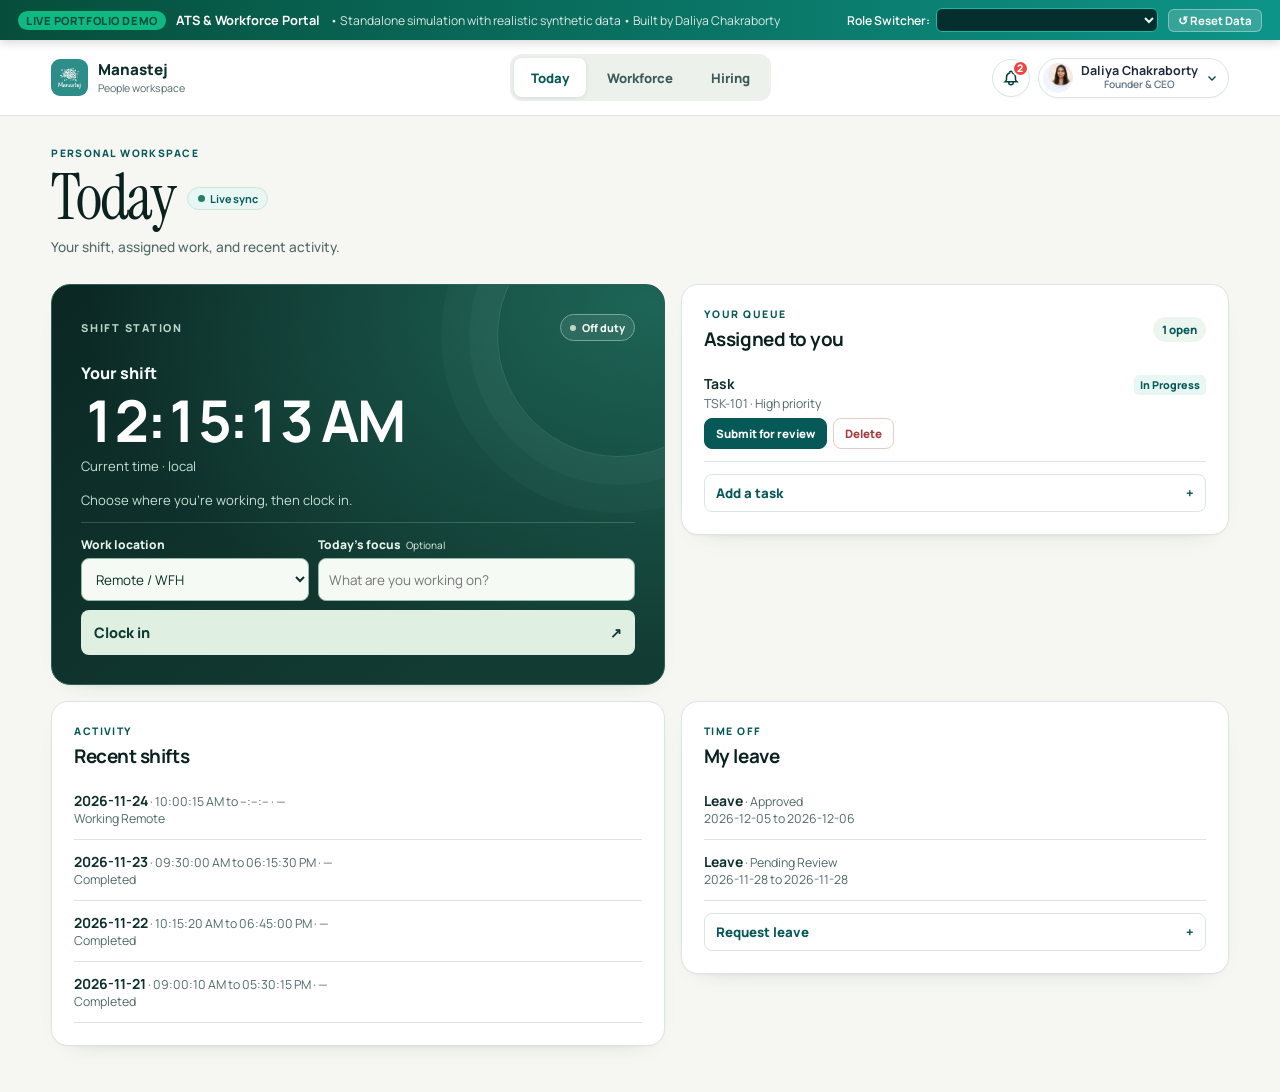
==== commit c099f4b2: "docs: attribute project to Daliya Chakraborty and sanitize all demo references" ====
--- a/index.html
+++ b/index.html
@@ -1569,19 +1569,18 @@
     <div style="display: flex; align-items: center; gap: 10px; flex-wrap: wrap;">
       <span style="background: #10b981; color: #064e3b; font-weight: 800; padding: 2px 8px; border-radius: 99px; font-size: 0.7rem; text-transform: uppercase; letter-spacing: 0.05em;">Live Portfolio Demo</span>
       <strong>ATS &amp; Workforce Portal</strong>
-      <span style="opacity: 0.85; font-size: 0.76rem;">• Standalone simulation with realistic synthetic data • Built by Haresh Sainath</span>
+      <span style="opacity: 0.85; font-size: 0.76rem;">• Standalone simulation with realistic synthetic data • Built by Daliya Chakraborty</span>
     </div>
     <div style="display: flex; align-items: center; gap: 10px; flex-wrap: wrap;">
       <label style="display: flex; align-items: center; gap: 6px; font-size: 0.76rem; font-weight: 600;">
         <span>Role Switcher:</span>
         <select id="demo-role-select" onchange="window.switchDemoRole(this.value)" style="background: #042f2e; color: #f0fdf4; border: 1px solid #14b8a6; padding: 3px 8px; border-radius: 6px; font-size: 0.74rem; font-weight: 700; cursor: pointer;">
-          <option value="tech_lead">👑 Tech Lead (Admin Access)</option>
+          <option value="super_admin">👑 Founder &amp; CEO (Full Access)</option>
           <option value="hr_manager">📋 HR Operations Lead</option>
           <option value="intern">💻 Software Engineer Intern</option>
         </select>
       </label>
       <button onclick="window.resetDemoData()" style="background: rgba(255,255,255,0.18); border: 1px solid rgba(255,255,255,0.35); color: #ffffff; padding: 3px 9px; border-radius: 6px; font-size: 0.72rem; font-weight: 700; cursor: pointer;">↺ Reset Data</button>
-      <a href="https://github.com/haresh-sai06" target="_blank" rel="noopener" style="color: #a7f3d0; text-decoration: none; font-weight: 700; font-size: 0.76rem; background: rgba(0,0,0,0.25); padding: 3px 8px; border-radius: 6px; border: 1px solid rgba(167,243,208,0.3);">GitHub ↗</a>
     </div>
   </div>
   <script>
@@ -1916,7 +1915,7 @@
         <svg fill="none" stroke="currentColor" stroke-width="2" viewBox="0 0 24 24"><path d="M12 18h.01M8 21h8a2 2 0 002-2V5a2 2 0 00-2-2H8a2 2 0 00-2 2v14a2 2 0 002 2z"/></svg>
         Remote Employee App
       </button>
-<button class="ribbon-btn" id="btn-whatsapp-hub" onclick="openWhatsAppModal()" title="WhatsApp Client Automation & Direct Founder Connect (+91 9903812807)">
+<button class="ribbon-btn" id="btn-whatsapp-hub" onclick="openWhatsAppModal()" title="WhatsApp Client Automation & Direct Founder Connect (+91 7003938978)">
         WhatsApp connect
       </button>
 <a href="/download" class="ribbon-btn" title="Download master spreadsheet">
@@ -2375,7 +2374,7 @@
           
           <div style="background: #f0fdf4; border: 1px solid #bbf7d0; border-radius: 8px; padding: 12px 14px; margin-bottom: 16px; font-size: 0.8rem; color: #166534; display: flex; align-items: center; justify-content: space-between; flex-wrap: wrap; gap: 8px;">
             <div>
-              <strong>📱 Manastej contact line:</strong> <span style="font-weight: 800; font-size: 0.85rem;">+91 9903812807</span> (Daliya Chakraborty, Founder &amp; CHRO)<br>
+              <strong>📱 Manastej contact line:</strong> <span style="font-weight: 800; font-size: 0.85rem;">+91 7003938978</span> (Daliya Chakraborty, Founder &amp; CHRO)<br>
               The message opens as a draft in WhatsApp. Review it and press Send there.
             </div>
             <span style="font-size: 0.72rem; color: #15803d; font-weight: 700; background: #dcfce7; padding: 2px 8px; border-radius: 4px;">Prefilled draft</span>
@@ -2389,7 +2388,7 @@
                   🔍 Auto-Parse from CV
                 </button>
               </div>
-              <input type="text" id="wa-recipient-phone" class="form-control" required placeholder="e.g. +91 7984224391 or 9903812807" style="font-weight: 700; letter-spacing: 0.5px;">
+              <input type="text" id="wa-recipient-phone" class="form-control" required placeholder="e.g. +91 7984224391 or 7003938978" style="font-weight: 700; letter-spacing: 0.5px;">
             </div>
             <div class="form-group" style="margin-bottom: 0;">
               <label class="form-label">Recipient Name *</label>
@@ -2401,7 +2400,7 @@
             <label class="form-label">Outreach scenario / message template</label>
             <select id="wa-scenario-select" class="form-control" onchange="onWhatsAppScenarioChange()">
               <option value="community_group_invite">👥 Official Manastej WhatsApp Group Invite</option>
-              <option value="executive_client_connect">🌟 Executive Client &amp; VIP Direct Connect (Founder +91 9903812807)</option>
+              <option value="executive_client_connect">🌟 Executive Client &amp; VIP Direct Connect (Founder +91 7003938978)</option>
               <option value="interview_discussion">📅 Interview &amp; Availability Scheduling (Google Calendar)</option>
               <option value="offer_letter_alert">🎉 Formal Offer Letter &amp; NDA Dispatch Alert</option>
               <option value="nda_reminder_resend">📜 Mutual NDA Pending Signature Reminder</option>
@@ -2633,7 +2632,7 @@
           <div style="display: grid; grid-template-columns: 1fr 1fr; gap: 12px; margin-bottom: 14px;">
             <div class="form-group" style="margin-bottom: 0;">
               <label class="form-label">Phone Number (Optional)</label>
-              <input type="text" id="odoo-nda-phone" class="form-control" placeholder="+91 9903812807">
+              <input type="text" id="odoo-nda-phone" class="form-control" placeholder="+91 7003938978">
             </div>
             <div class="form-group" style="margin-bottom: 0;">
               <label class="form-label">Role / Job Title</label>
@@ -2700,8 +2699,8 @@
           <label class="form-label">Or Paste CSV Content:</label>
           <textarea id="emp-csv-textarea" class="form-control" rows="6" style="font-family: monospace; font-size: 0.78rem;" placeholder="Employee Name,Employee ID,Personal Mail,Company email Address,Ph No,Email Aliases
 Daliya Chakraborty,EMP-FOUNDER,daliyachakroborty@gmail.com,founder@manastej.com,7003938978,
-Haresh Sainath,2,,haresh.sainath@manastej.com,8825902116
-ASHWATH SRINIVASAN VETAVALLUM,3,,ashwaths.vetavallum@manastej.com,6379189963
+Rahul Sen,2,,rahul.sen@manastej.com,9830123456
+Sanjay Sharma,3,,sanjay.sharma@manastej.com,9650345678
 Disha Gandhi,4,,hr@manastej.com,,"></textarea>
         </div>
       </div>
@@ -4592,7 +4591,7 @@
             ${emailStatus === 'Sent'
               ? tablePill('Sent', 'ok', { dot: false })
               : `<button class="btn-contact-dropdown" onclick="openEmailComposer('${escapeHtml(name)}', '${escapeHtml(email)}', 'Psychologist', '${escapeHtml(status)}', 'psych', '${escapeHtml(file)}')">Contact</button>`}
-            <button class="btn-wa-quick" onclick="openWhatsAppModal('${escapeHtml(name)}', '${escapeHtml(contact)}', 'Psychologist', '${escapeHtml(email)}')" title="Direct WhatsApp Connect (+91 9903812807)">WhatsApp</button>
+            <button class="btn-wa-quick" onclick="openWhatsAppModal('${escapeHtml(name)}', '${escapeHtml(contact)}', 'Psychologist', '${escapeHtml(email)}')" title="Direct WhatsApp Connect (+91 7003938978)">WhatsApp</button>
           </div>
         `;
 
@@ -4735,7 +4734,7 @@
                 ${hasSentResponse(row)
                   ? tablePill('Sent', 'ok', { dot: false })
                   : `<button class="btn-contact-dropdown" onclick="openEmailComposer('${escapeHtml(name)}', '${escapeHtml(email)}', 'Full Stack Developer', '${escapeHtml(status)}', 'tech', '${escapeHtml(file)}')">Contact</button>`}
-                <button class="btn-wa-quick" onclick="openWhatsAppModal('${escapeHtml(name)}', '${escapeHtml(phone)}', 'Full Stack Developer', '${escapeHtml(email)}')" title="Direct WhatsApp Connect (+91 9903812807)">WhatsApp</button>
+                <button class="btn-wa-quick" onclick="openWhatsAppModal('${escapeHtml(name)}', '${escapeHtml(phone)}', 'Full Stack Developer', '${escapeHtml(email)}')" title="Direct WhatsApp Connect (+91 7003938978)">WhatsApp</button>
               </div>
             </td>
             <td class="is-end">
@@ -4830,7 +4829,7 @@
                 ${hasSentResponse(row)
                   ? tablePill('Sent', 'ok', { dot: false })
                   : `<button class="btn-contact-dropdown" onclick="openEmailComposer('${escapeHtml(name)}', '${escapeHtml(email)}', '${role === 'marketing' ? 'Marketing Intern' : 'HR Intern'}', '${escapeHtml(status)}', '${role}', '${escapeHtml(file)}')">Contact</button>`}
-                <button class="btn-wa-quick" onclick="openWhatsAppModal('${escapeHtml(name)}', '${escapeHtml(row['Phone Number'] || row['Phone'] || row['Contact'] || row['CONTACT'] || row['Mobile'] || '')}', '${role === 'marketing' ? 'Marketing Intern' : 'HR Intern'}', '${escapeHtml(email)}')" title="Direct WhatsApp Connect (+91 9903812807)">WhatsApp</button>
+                <button class="btn-wa-quick" onclick="openWhatsAppModal('${escapeHtml(name)}', '${escapeHtml(row['Phone Number'] || row['Phone'] || row['Contact'] || row['CONTACT'] || row['Mobile'] || '')}', '${role === 'marketing' ? 'Marketing Intern' : 'HR Intern'}', '${escapeHtml(email)}')" title="Direct WhatsApp Connect (+91 7003938978)">WhatsApp</button>
               </div>
             </td>
             <td class="is-end">
@@ -4981,7 +4980,7 @@
               <div class="roster-stack">
                 <span class="roster-contact cand-email">${escapeHtml(email) || '—'}</span>
                 ${phone ? '<span class="ms-num ms-muted">' + escapeHtml(phone) + '</span>' : ''}
-                <button type="button" class="btn-wa-quick" onclick="openWhatsAppModal('${escapeHtml(name)}', '${escapeHtml(phone)}', '${escapeHtml(role)}', '${escapeHtml(email)}')" title="Direct WhatsApp Outreach (+91 9903812807)">WhatsApp</button>
+                <button type="button" class="btn-wa-quick" onclick="openWhatsAppModal('${escapeHtml(name)}', '${escapeHtml(phone)}', '${escapeHtml(role)}', '${escapeHtml(email)}')" title="Direct WhatsApp Outreach (+91 7003938978)">WhatsApp</button>
               </div>
             </td>
             <td>${date ? `<span class="roster-date">${escapeHtml(date)}</span>` : '<span class="ms-dash">—</span>'}</td>
@@ -7656,7 +7655,7 @@
       }
     }
 
-    /* WhatsApp Automation Hub Handlers (+91 9903812807) */
+    /* WhatsApp Automation Hub Handlers (+91 7003938978) */
     let waTemplatesCache = null;
     let currentWaCandidate = null;
 
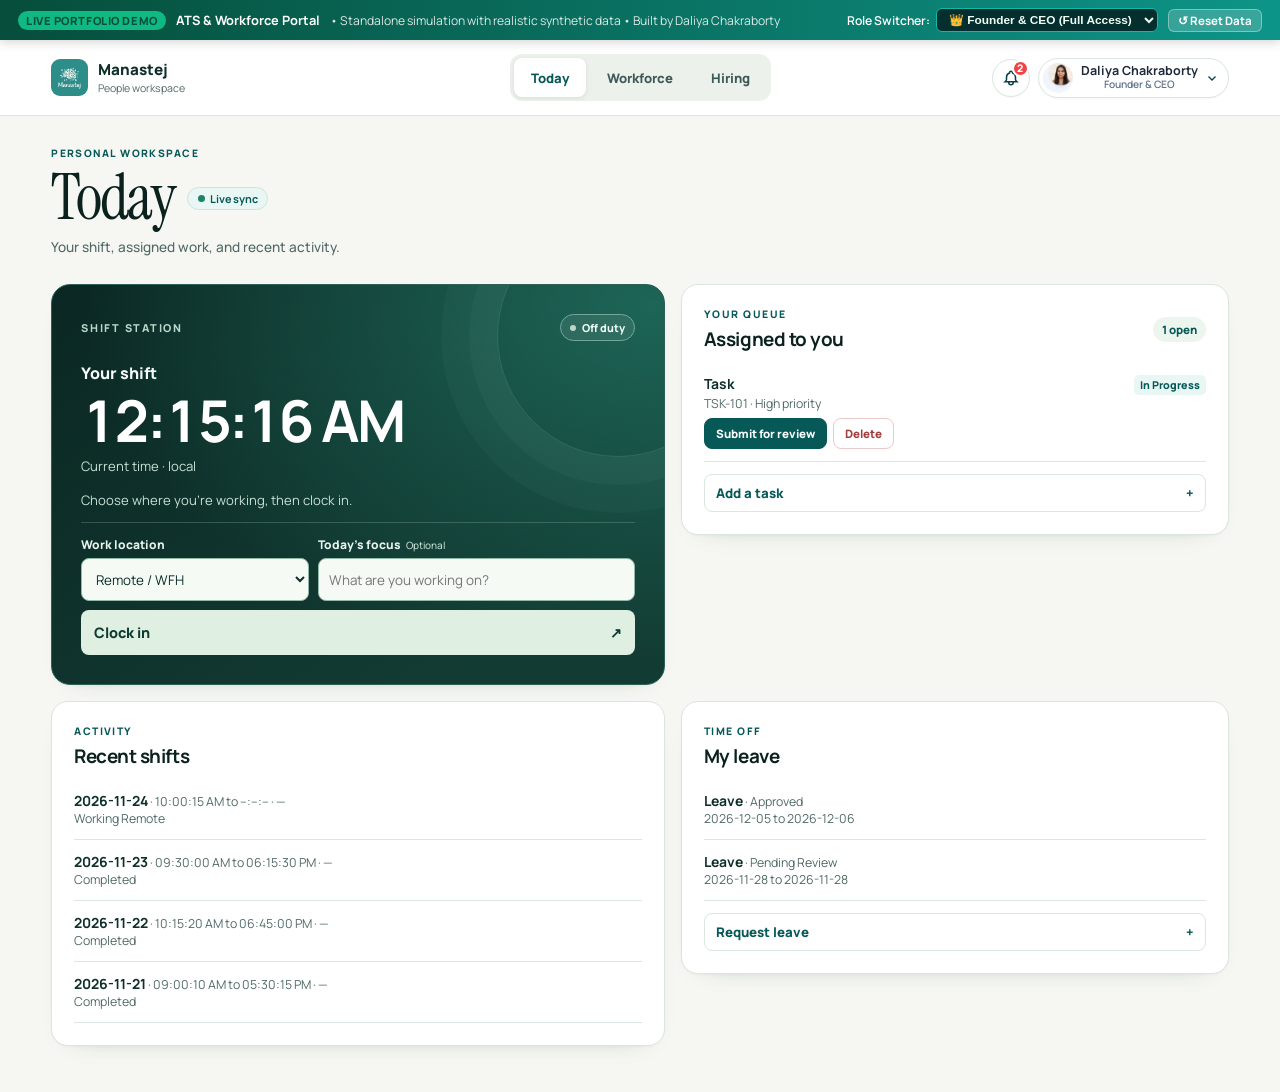
==== commit cad82808: "fix: enforce permanent session as Daliya Chakraborty and disable logouts and intern view redirects" ====
--- a/index.html
+++ b/index.html
@@ -1586,8 +1586,8 @@
   <script>
     (function() {
       try {
-        const store = JSON.parse(localStorage.getItem('MANASTEJ_PORTFOLIO_STORE_V1') || '{}');
-        const role = store.currentRole || 'tech_lead';
+        const store = JSON.parse(localStorage.getItem('MANASTEJ_PORTFOLIO_STORE_V4') || '{}');
+        const role = store.currentRole || 'super_admin';
         const sel = document.getElementById('demo-role-select');
         if (sel) sel.value = role;
       } catch(e) {}
@@ -1619,10 +1619,10 @@
           <svg width="12" height="12" fill="none" stroke="currentColor" stroke-width="2.5" viewBox="0 0 24 24"><path d="M19 9l-7 7-7-7"/></svg>
           </button>
           <div class="user-menu" id="signed-in-menu" hidden>
-            <a href="/app">Staff desk</a>
-            <a href="/app#integrity">Clock-in integrity</a>
-            <a href="mailto:info@manastej.com">Help &amp; support</a>
-            <button type="button" id="signed-in-logout">Log out</button>
+            <a href="#/today">Staff desk</a>
+            <a href="#/workforce/attendance">Workforce desk</a>
+            <a href="mailto:founder@manastej.com">Founder contact</a>
+            <button type="button" id="signed-in-logout" style="color: #0d9488; font-weight: 700;">↺ Reset demo data</button>
           </div>
         </div>
       </div>
@@ -7924,15 +7924,11 @@
   }
 
   fetch('/api/auth/session').then(function (r) { return r.json(); }).then(function (data) {
-    if (!data.success || !data.employee) { location.replace('/app?next=' + encodeURIComponent('/' + location.hash)); return; }
-    var emp = data.employee;
-    var role = String(emp.portal_role || emp.access || '').toLowerCase();
-    var view = emp.portal_view || ((role === 'intern' || role === 'employee') ? 'intern' : (role ? 'staff' : ''));
-    if (view !== 'staff') { location.replace('/app'); return; }
+    var emp = (data && data.success && data.employee) ? data.employee : (window.MOCK_SEED_DATA ? window.MOCK_SEED_DATA.currentUser : { full_name: 'Daliya Chakraborty', role: 'Founder & CEO', portal_role_label: 'Founder & Admin' });
     window.dispatchEvent(new CustomEvent('manastej-session', { detail: emp }));
     var shown = displayName(emp.full_name);
     nameEl.textContent = shown;
-    roleEl.textContent = emp.role || emp.portal_role_label || 'Staff';
+    roleEl.textContent = emp.role || emp.portal_role_label || 'Founder & CEO';
     initials.textContent = initialsOf(shown);
     if (String(emp.full_name || '').trim().toLowerCase() === 'daliya chakraborty') {
       photo.alt = shown;
@@ -7944,7 +7940,9 @@
       photo.style.display = '';
       initials.style.display = 'none';
     }
-  }).catch(function () { location.replace('/app?next=' + encodeURIComponent('/' + location.hash)); });
+  }).catch(function (err) {
+    console.warn('Session init:', err);
+  });
 
   if (chip && menu) {
     var trigger = chip.querySelector('.profile-trigger');
@@ -7959,8 +7957,9 @@
   }
   var logout = document.getElementById('signed-in-logout');
   if (logout) {
-    logout.addEventListener('click', function () {
-      fetch('/api/auth/logout', { method: 'POST' }).finally(function () { location.replace('/app'); });
+    logout.addEventListener('click', function (e) {
+      e.preventDefault();
+      window.resetDemoData();
     });
   }
 })();
